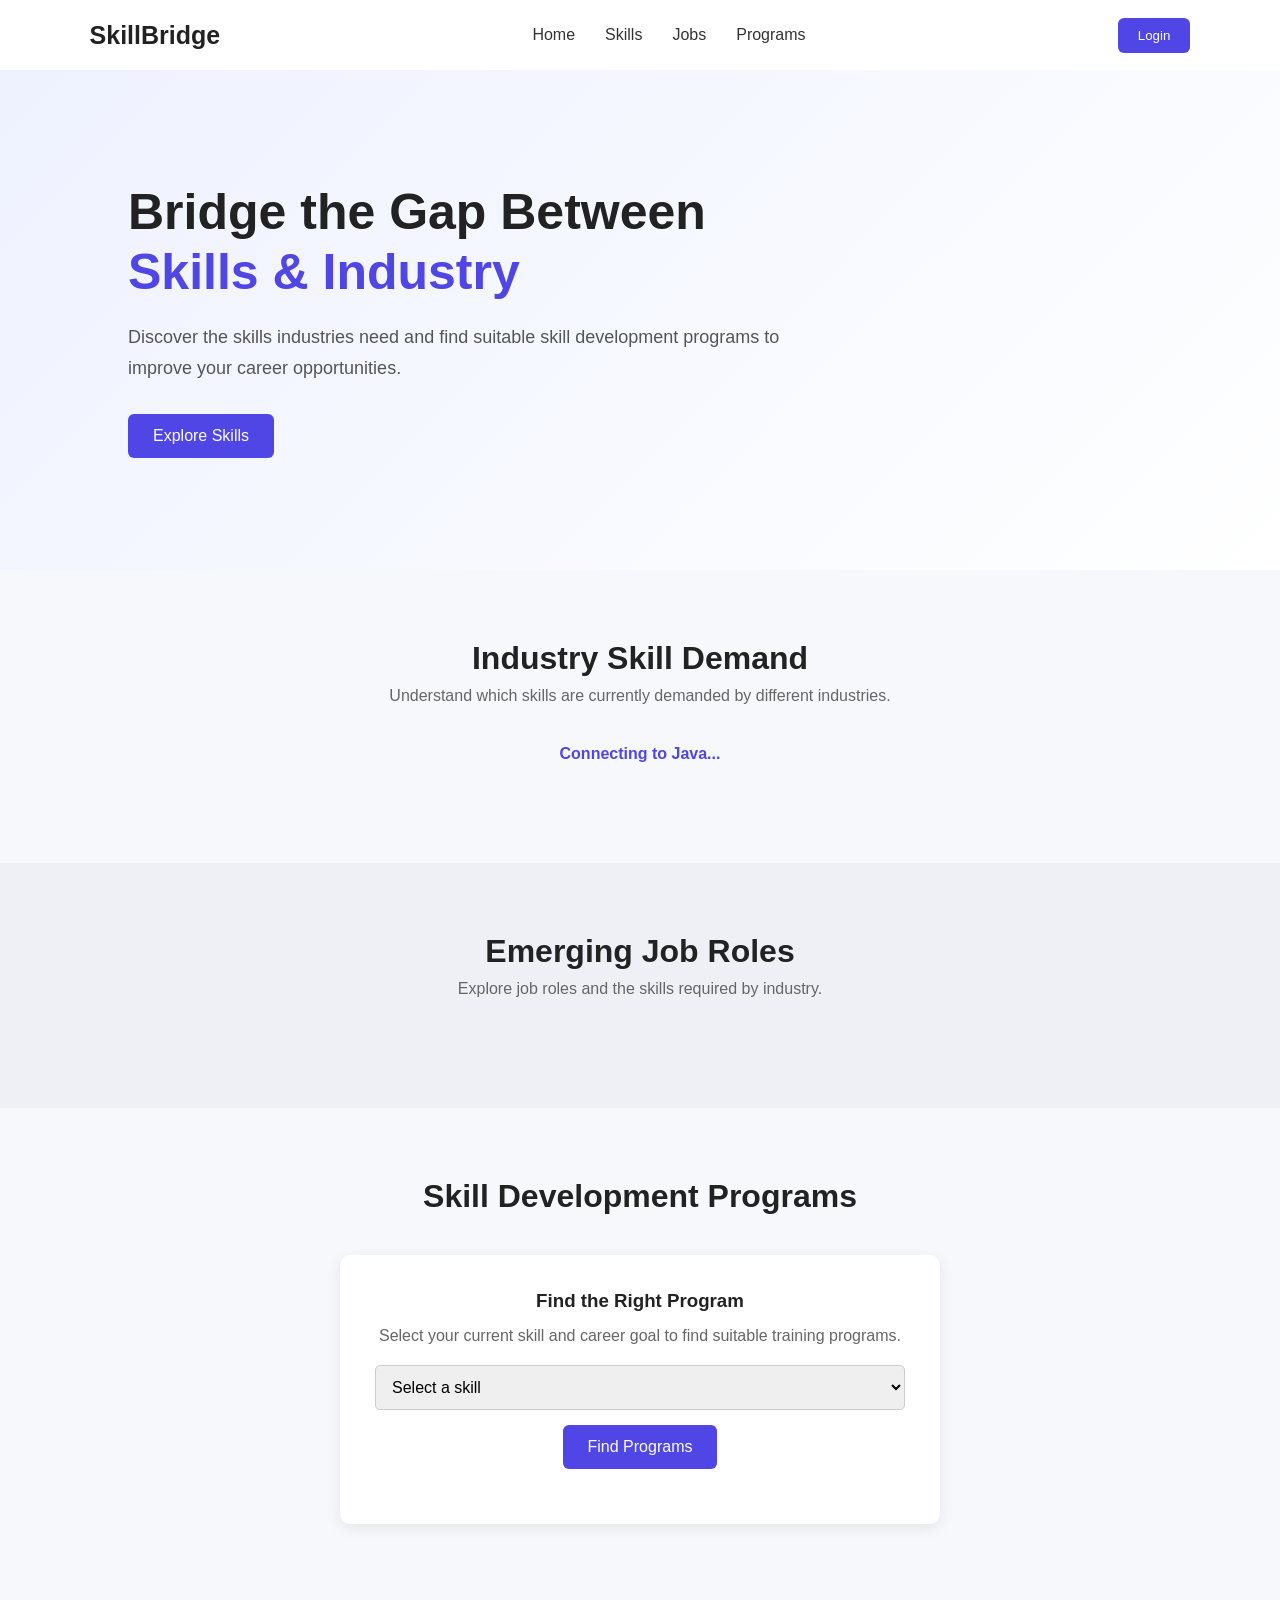
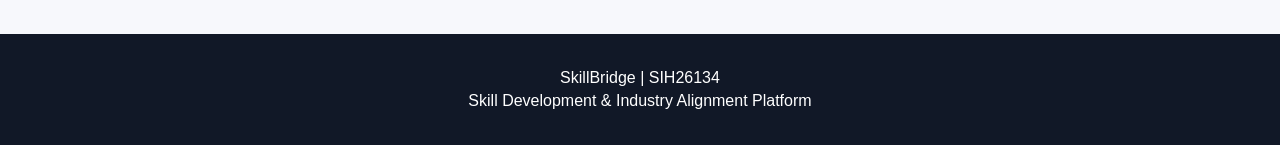
==== index.html @ 61925a50 "Add files via upload" ====
<!DOCTYPE html>
<html lang="en">

<head>
    <meta charset="UTF-8">
    <meta name="viewport" content="width=device-width, initial-scale=1.0">

    <title>SkillBridge - SIH26134</title>

    <link rel="stylesheet" href="style.css">
</head>

<body>

    <!-- Navigation Bar -->

    <nav class="navbar">

        <div class="logo">
            SkillBridge
        </div>

        <div class="nav-links">
            <a href="#home">Home</a>
            <a href="#skills">Skills</a>
            <a href="#jobs">Jobs</a>
            <a href="#programs">Programs</a>
        </div>

        <button class="login-btn" onclick="login()">
            Login
        </button>

    </nav>


    <!-- Hero Section -->

    <section id="home" class="hero">

        <div class="hero-text">

            <h1>
                Bridge the Gap Between
                <span>Skills & Industry</span>
            </h1>

            <p>
                Discover the skills industries need and find
                suitable skill development programs to improve
                your career opportunities.
            </p>

            <button class="primary-btn" onclick="exploreSkills()">
                Explore Skills
            </button>

        </div>

    </section>


    <!-- Skills Section -->

    <section id="skills" class="section">

        <h2>Industry Skill Demand</h2>

        <p class="section-description">
            Understand which skills are currently demanded by
            different industries.
        </p>

        <p id="message">
            Connecting to Java...
        </p>

        <!-- Skills from Java -->

        <div id="skills-container" class="cards">

        </div>

    </section>


    <!-- Jobs Section -->

    <section id="jobs" class="section grey-section">

        <h2>Emerging Job Roles</h2>

        <p class="section-description">
            Explore job roles and the skills required by industry.
        </p>

        <!-- Jobs from Java -->

        <div id="jobs-container" class="cards">

        </div>

    </section>


    <!-- Programs Section -->

    <section id="programs" class="section">

        <h2>Skill Development Programs</h2>

        <div class="program-box">

            <h3>Find the Right Program</h3>

            <p>
                Select your current skill and career goal
                to find suitable training programs.
            </p>

            <select id="skillSelect">

                <option value="">
                    Select a skill
                </option>

                <option value="java">
                    Java
                </option>

                <option value="python">
                    Python
                </option>

                <option value="sql">
                    SQL
                </option>

                <option value="data">
                    Data Analytics
                </option>

            </select>

            <button class="primary-btn" onclick="findPrograms()">
                Find Programs
            </button>

            <p id="result"></p>

        </div>


        <!-- Programs from Java -->

        <div id="programs-container" class="cards">

        </div>

    </section>


    <!-- Footer -->

    <footer>

        <p>
            SkillBridge | SIH26134
        </p>

        <p>
            Skill Development & Industry Alignment Platform
        </p>

    </footer>


    <script src="script.js"></script>

</body>

</html>
---- style.css ----
* {
    margin: 0;
    padding: 0;
    box-sizing: border-box;
}

body {
    font-family: Arial, sans-serif;
    background: #f7f8fc;
    color: #222;
}


/* Navigation */

.navbar {
    height: 70px;
    background: white;

    display: flex;
    align-items: center;
    justify-content: space-between;

    padding: 0 7%;

    box-shadow: 0 2px 10px rgba(0, 0, 0, 0.08);
}

.logo {
    font-size: 25px;
    font-weight: bold;
}

.nav-links {
    display: flex;
    gap: 30px;
}

.nav-links a {
    text-decoration: none;
    color: #333;
}

.nav-links a:hover {
    color: #4f46e5;
}

.login-btn {
    padding: 10px 20px;

    border: none;
    border-radius: 6px;

    background: #4f46e5;
    color: white;

    cursor: pointer;
}


/* Hero */

.hero {
    min-height: 500px;

    display: flex;
    align-items: center;

    padding: 60px 10%;

    background: linear-gradient(
        135deg,
        #eef2ff,
        #ffffff
    );
}

.hero-text {
    max-width: 700px;
}

.hero h1 {
    font-size: 50px;
    line-height: 1.2;

    margin-bottom: 20px;
}

.hero h1 span {
    color: #4f46e5;
}

.hero p {
    font-size: 18px;
    line-height: 1.7;

    margin-bottom: 30px;

    color: #555;
}


/* Buttons */

.primary-btn {
    padding: 13px 25px;

    border: none;
    border-radius: 6px;

    background: #4f46e5;
    color: white;

    font-size: 16px;

    cursor: pointer;
}

.primary-btn:hover {
    background: #3730a3;
}


/* Sections */

.section {
    padding: 70px 10%;
}

.section h2 {
    text-align: center;

    font-size: 32px;

    margin-bottom: 10px;
}

.section-description {
    text-align: center;

    color: #666;

    margin-bottom: 40px;
}


/* Cards */

.cards {
    display: grid;

    grid-template-columns:
        repeat(auto-fit, minmax(220px, 1fr));

    gap: 25px;
}

.card {
    background: white;

    padding: 25px;

    border-radius: 10px;

    box-shadow:
        0 4px 15px rgba(0, 0, 0, 0.08);
}

.card h3 {
    margin-bottom: 12px;
}

.card p {
    color: #666;
}


/* Progress Bar */

.progress {
    height: 8px;

    background: #ddd;

    border-radius: 10px;

    margin-top: 20px;
}

.progress-bar {
    height: 100%;

    background: #4f46e5;

    border-radius: 10px;
}


/* Grey Section */

.grey-section {
    background: #eef0f5;
}


/* Program */

.program-box {
    max-width: 600px;

    margin: 40px auto;

    background: white;

    padding: 35px;

    border-radius: 10px;

    text-align: center;

    box-shadow:
        0 4px 15px rgba(0, 0, 0, 0.08);
}

.program-box h3 {
    margin-bottom: 15px;
}

.program-box p {
    color: #666;

    margin-bottom: 20px;
}

select {
    width: 100%;

    padding: 12px;

    margin-bottom: 15px;

    border: 1px solid #ccc;

    border-radius: 5px;

    font-size: 16px;
}

#result {
    margin-top: 20px;

    font-weight: bold;
}


/* Footer */

footer {
    background: #111827;

    color: white;

    text-align: center;

    padding: 30px;
}

footer p {
    margin: 5px;
}



/* =====================================
   API DATA CARDS
   ===================================== */

#skills-container,
#jobs-container,
#programs-container {

    display: grid;

    grid-template-columns:
        repeat(auto-fit, minmax(250px, 1fr));

    gap: 20px;

    margin-top: 30px;

}


/* =====================================
   SKILL CARD
   ===================================== */

.skill-card {

    background: white;

    padding: 25px;

    border-radius: 15px;

    box-shadow:
        0 5px 20px rgba(0, 0, 0, 0.08);

}


.skill-card h3 {

    margin-top: 0;

    font-size: 24px;

}


/* =====================================
   JOB CARD
   ===================================== */

.job-card {

    background: white;

    padding: 25px;

    border-radius: 15px;

    box-shadow:
        0 5px 20px rgba(0, 0, 0, 0.08);

}


.job-card h3 {

    margin-top: 0;

    font-size: 22px;

}


/* =====================================
   PROGRAM CARD
   ===================================== */

.program-card {

    background: white;

    padding: 25px;

    border-radius: 15px;

    box-shadow:
        0 5px 20px rgba(0, 0, 0, 0.08);

}


.program-card h3 {

    margin-top: 0;

    font-size: 22px;

}

#message {
    text-align: center;
    margin-bottom: 20px;
    color: #4f46e5;
    font-weight: bold;
}
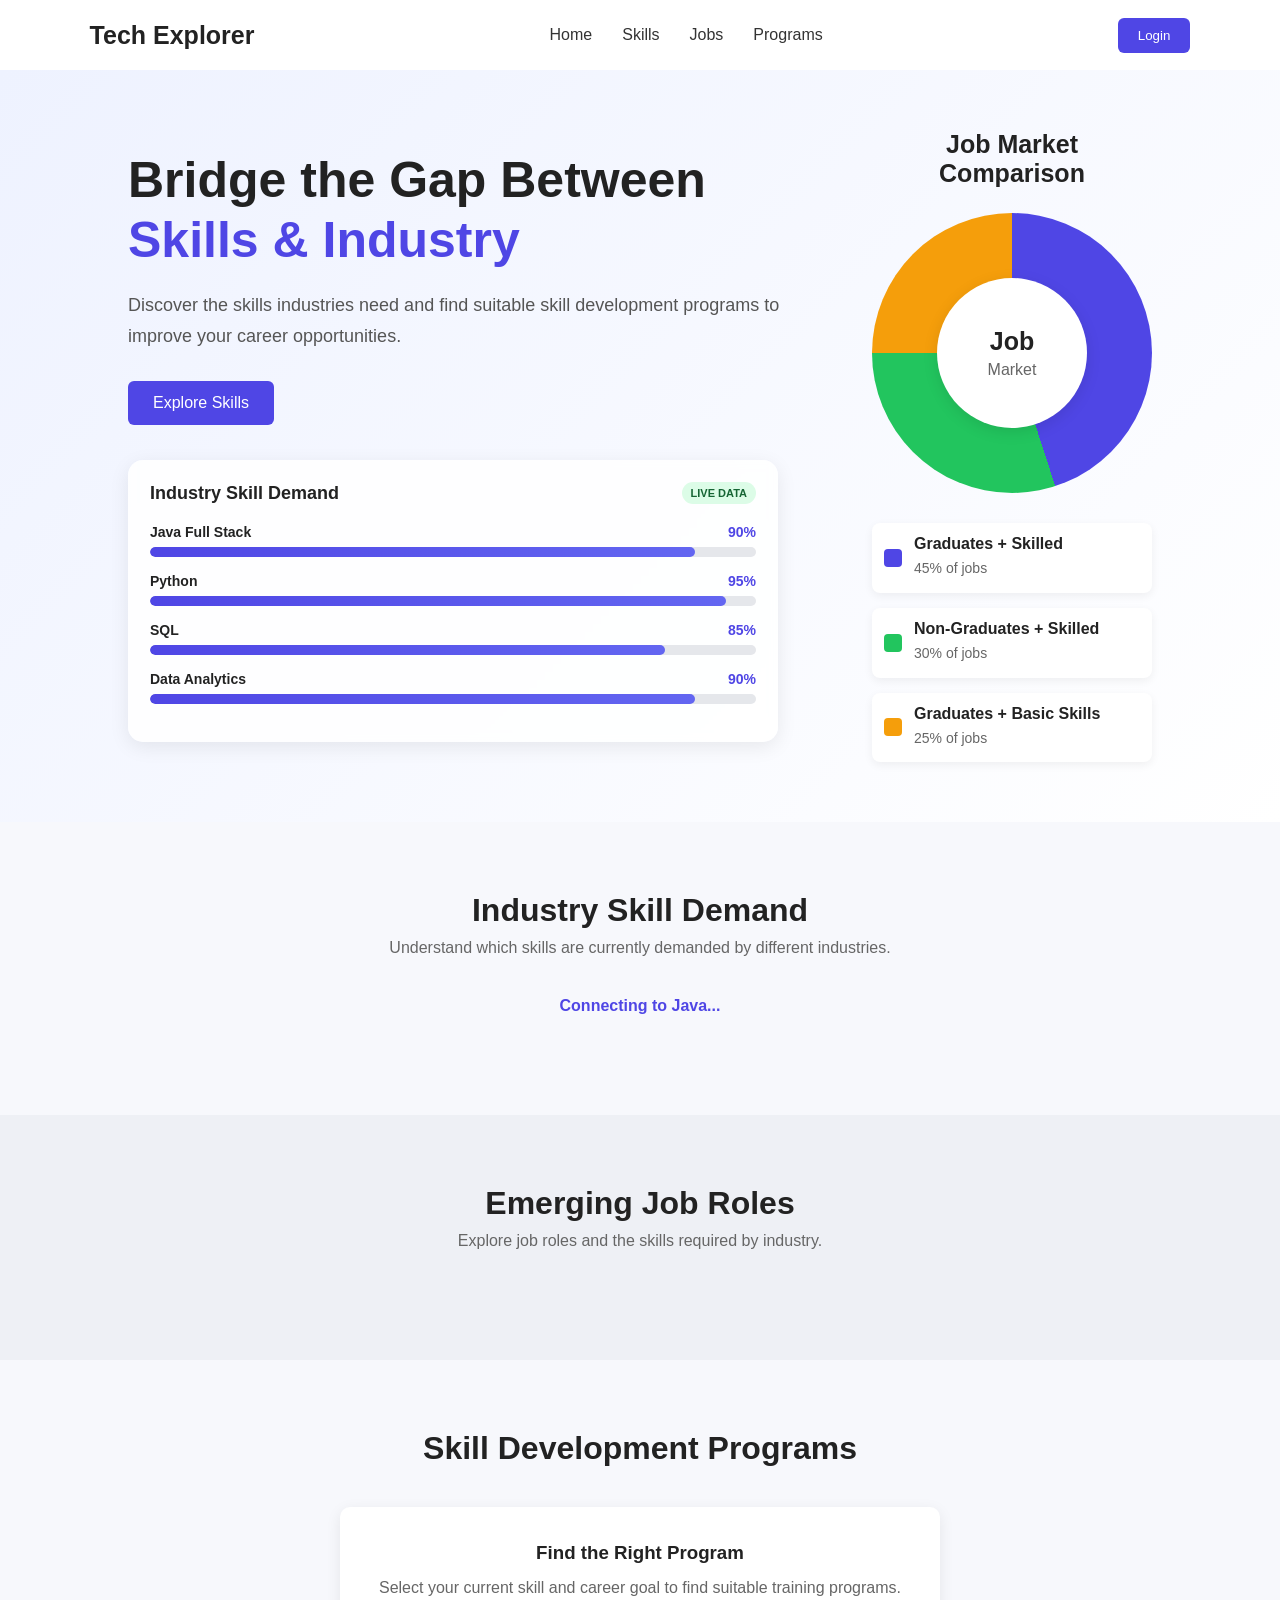
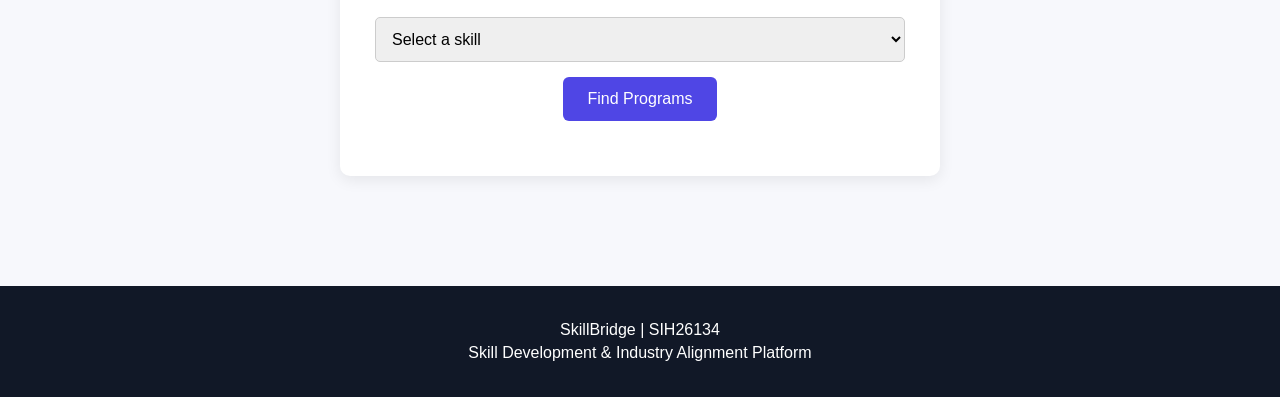
==== commit 13ccf3bd: "Add files via upload" ====
--- a/index.html
+++ b/index.html
@@ -5,7 +5,7 @@
     <meta charset="UTF-8">
     <meta name="viewport" content="width=device-width, initial-scale=1.0">
 
-    <title>SkillBridge - SIH26134</title>
+    <title>Tech Explorer - SIH26134</title>
 
     <link rel="stylesheet" href="style.css">
 </head>
@@ -17,7 +17,7 @@
     <nav class="navbar">
 
         <div class="logo">
-            SkillBridge
+            Tech Explorer
         </div>
 
         <div class="nav-links">
@@ -55,7 +55,112 @@
                 Explore Skills
             </button>
 
-        </div>
+            <!-- Industry Skill Demand Graph -->
+<div class="hero-skill-chart">
+
+    <div class="chart-title">
+        <span>Industry Skill Demand</span>
+        <span class="live-badge">LIVE DATA</span>
+    </div>
+
+    <div id="heroSkillChart">
+
+        <div class="chart-row">
+            <div class="chart-label">
+                <span>Java Full Stack</span>
+                <span class="chart-value">90%</span>
+            </div>
+
+            <div class="chart-track">
+                <div class="chart-bar" style="--skill-width: 90%;"></div>
+            </div>
+        </div>
+
+        <div class="chart-row">
+            <div class="chart-label">
+                <span>Python</span>
+                <span class="chart-value">95%</span>
+            </div>
+
+            <div class="chart-track">
+                <div class="chart-bar" style="--skill-width: 95%;"></div>
+            </div>
+        </div>
+
+        <div class="chart-row">
+            <div class="chart-label">
+                <span>SQL</span>
+                <span class="chart-value">85%</span>
+            </div>
+
+            <div class="chart-track">
+                <div class="chart-bar" style="--skill-width: 85%;"></div>
+            </div>
+        </div>
+
+        <div class="chart-row">
+            <div class="chart-label">
+                <span>Data Analytics</span>
+                <span class="chart-value">90%</span>
+            </div>
+
+            <div class="chart-track">
+                <div class="chart-bar" style="--skill-width: 90%;"></div>
+            </div>
+        </div>
+
+    </div>
+
+</div>
+
+        </div>
+
+        <div class="job-comparison">
+
+    <h2>Job Market Comparison</h2>
+
+    <div class="circle-chart">
+
+        <div class="circle-center">
+            <strong>Job</strong>
+            <span>Market</span>
+        </div>
+
+    </div>
+
+    <div class="chart-legend">
+
+        <div class="legend-item">
+            <span class="legend-color skilled-graduate"></span>
+            <div>
+                <strong>Graduates + Skilled</strong>
+                <p>45% of jobs</p>
+            </div>
+        </div>
+
+        <div class="legend-item">
+            <span class="legend-color skilled-non-graduate"></span>
+            <div>
+                <strong>Non-Graduates + Skilled</strong>
+                <p>30% of jobs</p>
+            </div>
+        </div>
+
+        <div class="legend-item">
+            <span class="legend-color graduate-basic"></span>
+            <div>
+                <strong>Graduates + Basic Skills</strong>
+                <p>25% of jobs</p>
+            </div>
+        </div>
+
+    </div>
+
+</div>
+
+        
+
+        
 
     </section>
 
--- a/style.css
+++ b/style.css
@@ -376,4 +376,339 @@
     margin-bottom: 20px;
     color: #4f46e5;
     font-weight: bold;
+}
+
+
+/* =====================================
+   JOB MARKET COMPARISON CIRCLE
+   ===================================== */
+
+.hero {
+    display: flex;
+    justify-content: space-between;
+    align-items: center;
+    gap: 60px;
+}
+
+
+/* Main comparison box */
+
+.job-comparison {
+    width: 380px;
+    text-align: center;
+}
+
+.job-comparison h2 {
+    font-size: 25px;
+    margin-bottom: 25px;
+}
+
+
+/* Circle */
+
+.circle-chart {
+
+    width: 280px;
+    height: 280px;
+
+    margin: 0 auto 30px;
+
+    border-radius: 50%;
+
+    background:
+        conic-gradient(
+            #4f46e5 0% 45%,
+            #22c55e 45% 75%,
+            #f59e0b 75% 100%
+        );
+
+    display: flex;
+    align-items: center;
+    justify-content: center;
+
+    position: relative;
+
+    animation: rotateChart 1.5s ease-out;
+}
+
+
+/* White center of circle */
+
+.circle-center {
+
+    width: 150px;
+    height: 150px;
+
+    background: white;
+
+    border-radius: 50%;
+
+    display: flex;
+    flex-direction: column;
+
+    align-items: center;
+    justify-content: center;
+
+    box-shadow: 0 4px 15px rgba(0,0,0,0.1);
+}
+
+
+.circle-center strong {
+    font-size: 25px;
+}
+
+
+.circle-center span {
+    color: #666;
+    margin-top: 5px;
+}
+
+
+/* Legend */
+
+.chart-legend {
+    display: flex;
+    flex-direction: column;
+    gap: 15px;
+
+    text-align: left;
+}
+
+
+.legend-item {
+    display: flex;
+    align-items: center;
+    gap: 12px;
+
+    background: white;
+
+    padding: 12px;
+
+    border-radius: 8px;
+
+    box-shadow: 0 3px 10px rgba(0,0,0,0.06);
+}
+
+
+.legend-item p {
+    margin: 4px 0 0;
+
+    color: #666;
+    font-size: 14px;
+}
+
+
+/* Small colored squares */
+
+.legend-color {
+
+    width: 18px;
+    height: 18px;
+
+    border-radius: 4px;
+
+    flex-shrink: 0;
+}
+
+
+.skilled-graduate {
+    background: #4f46e5;
+}
+
+
+.skilled-non-graduate {
+    background: #22c55e;
+}
+
+
+.graduate-basic {
+    background: #f59e0b;
+}
+
+
+/* Animation */
+
+@keyframes rotateChart {
+
+    from {
+        transform: rotate(-90deg);
+    }
+
+    to {
+        transform: rotate(0deg);
+    }
+
+}
+
+
+
+/* =====================================
+   HERO INDUSTRY SKILL GRAPH
+   ===================================== */
+
+.hero-skill-chart {
+
+    width: 100%;
+    max-width: 650px;
+
+    margin-top: 35px;
+
+    padding: 22px;
+
+    background: rgba(255, 255, 255, 0.85);
+
+    border-radius: 15px;
+
+    box-shadow:
+        0 5px 20px rgba(0, 0, 0, 0.08);
+
+    backdrop-filter: blur(5px);
+
+}
+
+
+/* Chart heading */
+
+.chart-title {
+
+    display: flex;
+
+    justify-content: space-between;
+
+    align-items: center;
+
+    margin-bottom: 20px;
+
+    font-size: 18px;
+
+    font-weight: bold;
+
+}
+
+
+/* Live badge */
+
+.live-badge {
+
+    font-size: 11px;
+
+    padding: 5px 9px;
+
+    border-radius: 20px;
+
+    background: #dcfce7;
+
+    color: #166534;
+
+    font-weight: bold;
+
+}
+
+
+/* Individual row */
+
+.chart-row {
+
+    margin-bottom: 16px;
+
+}
+
+
+/* Skill name + percentage */
+
+.chart-label {
+
+    display: flex;
+
+    justify-content: space-between;
+
+    margin-bottom: 7px;
+
+    font-size: 14px;
+
+    font-weight: 600;
+
+}
+
+
+.chart-value {
+
+    color: #4f46e5;
+
+}
+
+
+/* Empty bar */
+
+.chart-track {
+
+    width: 100%;
+
+    height: 10px;
+
+    background: #e5e7eb;
+
+    border-radius: 20px;
+
+    overflow: hidden;
+
+}
+
+
+/* Animated bar */
+
+.chart-bar {
+
+    height: 100%;
+
+    width: 0%;
+
+    border-radius: 20px;
+
+    background: linear-gradient(
+        90deg,
+        #4f46e5,
+        #6366f1
+    );
+
+    animation: growSkillBar 1.5s ease-out forwards;
+
+}
+
+
+/* Animation */
+
+@keyframes growSkillBar {
+
+    from {
+
+        width: 0%;
+
+    }
+
+    to {
+
+        width: var(--skill-width);
+
+    }
+
+}
+
+
+/* Mobile */
+
+@media (max-width: 600px) {
+
+    .hero-skill-chart {
+
+        padding: 18px;
+
+    }
+
+    .chart-title {
+
+        font-size: 16px;
+
+    }
+
 }
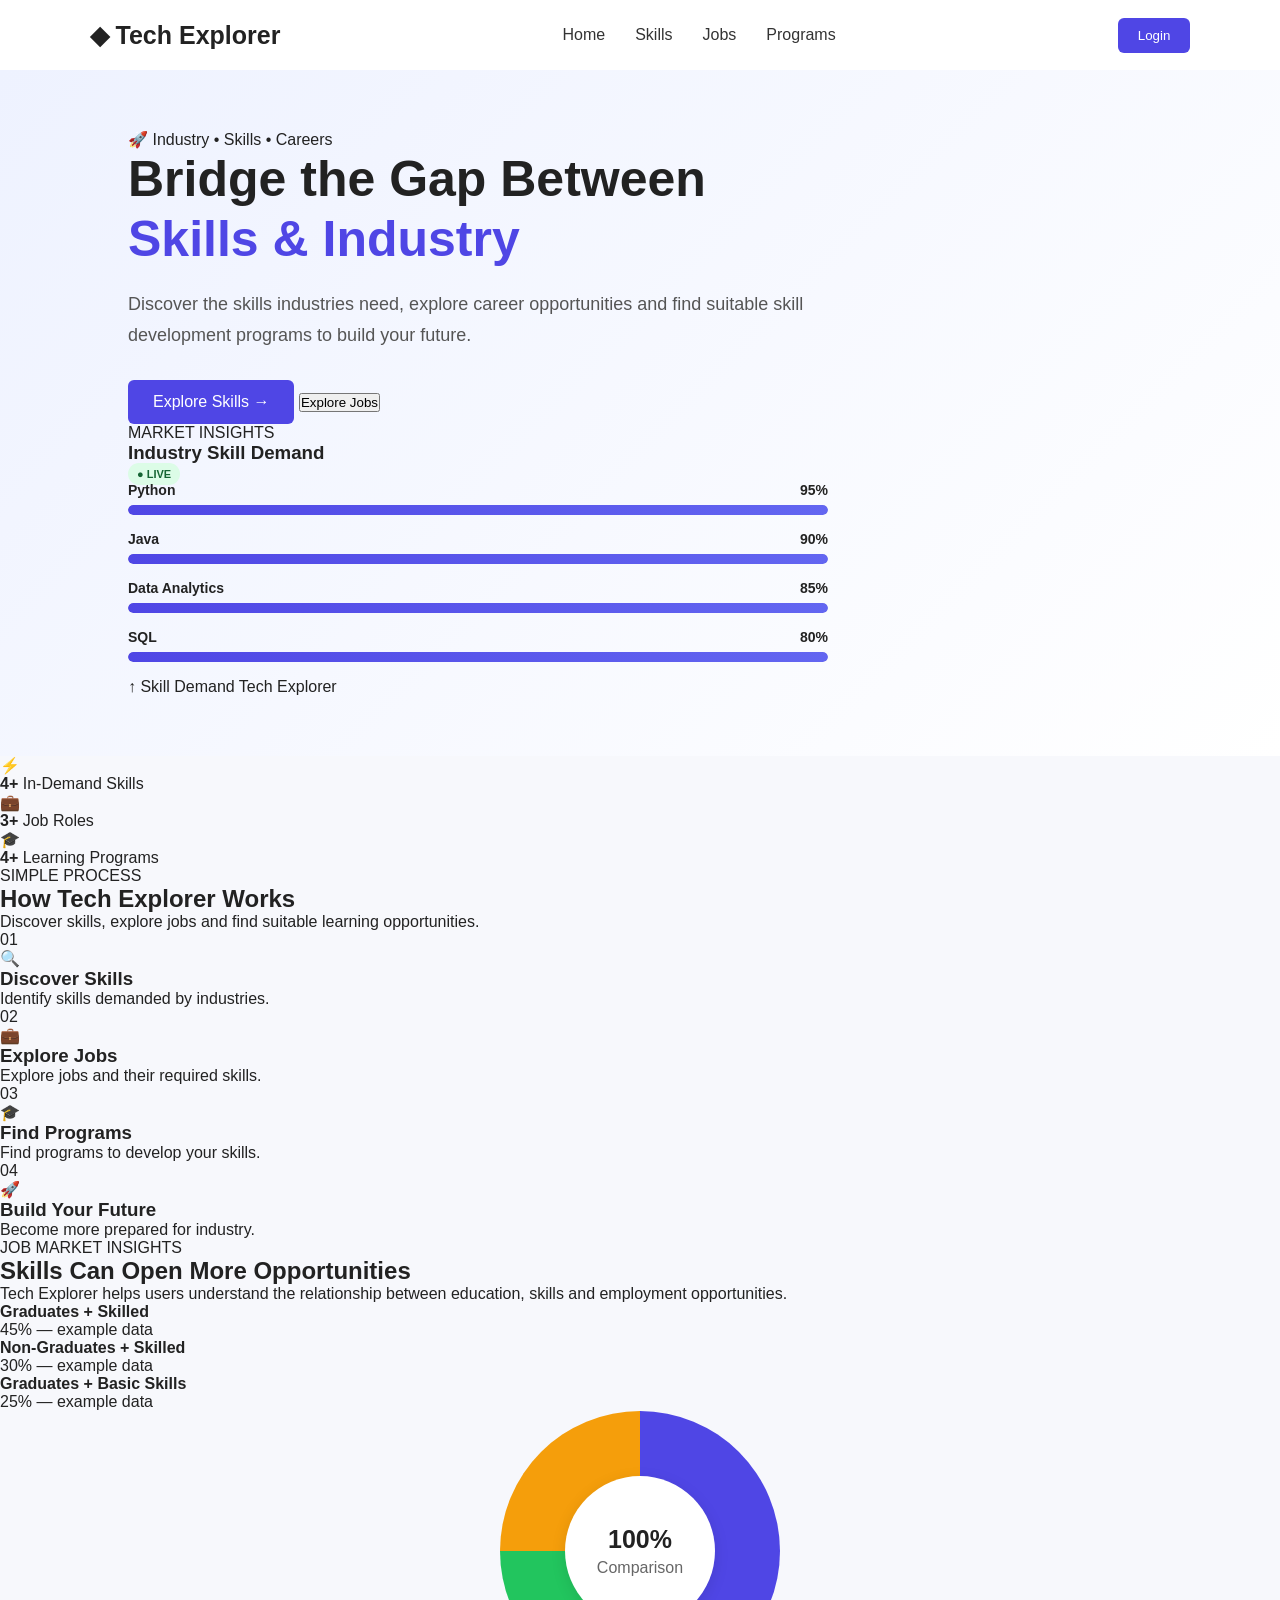
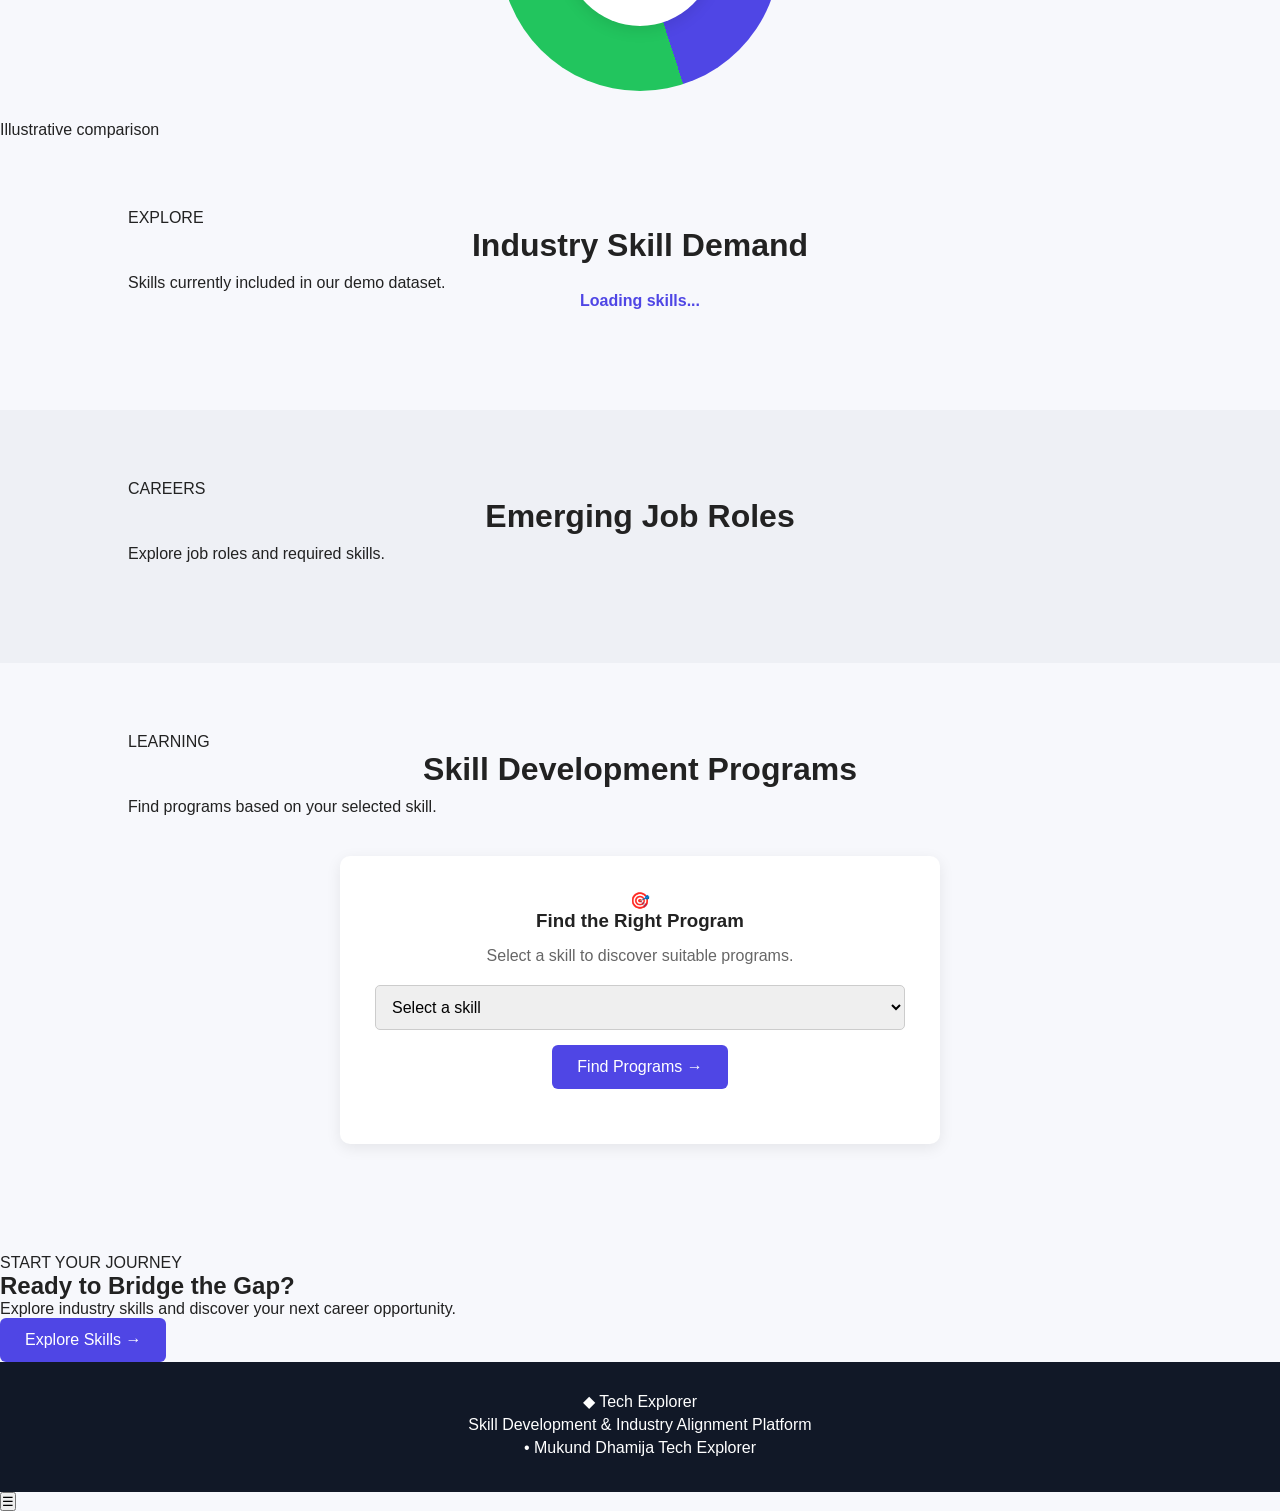
==== commit 7ed9d79d: "Update index.html Updated the HTML structure and content for the Tech Explorer website, including na" ====
--- a/index.html
+++ b/index.html
@@ -5,18 +5,18 @@
     <meta charset="UTF-8">
     <meta name="viewport" content="width=device-width, initial-scale=1.0">
 
-    <title>Tech Explorer - SIH26134</title>
+    <title>Tech Explorer- SIH26134</title>
 
     <link rel="stylesheet" href="style.css">
 </head>
 
 <body>
 
-    <!-- Navigation Bar -->
-
+    <!-- NAVBAR -->
     <nav class="navbar">
 
         <div class="logo">
+            <span class="logo-icon">◆</span>
             Tech Explorer
         </div>
 
@@ -34,193 +34,422 @@
     </nav>
 
 
-    <!-- Hero Section -->
-
+    <!-- HERO -->
     <section id="home" class="hero">
 
-        <div class="hero-text">
-
-            <h1>
-                Bridge the Gap Between
-                <span>Skills & Industry</span>
-            </h1>
+        <div class="hero-container">
+
+            <!-- LEFT SIDE -->
+            <div class="hero-text">
+
+                <div class="hero-badge">
+                    🚀 Industry • Skills • Careers
+                </div>
+
+                <h1>
+                    Bridge the Gap Between
+                    <span>Skills & Industry</span>
+                </h1>
+
+                <p>
+                    Discover the skills industries need,
+                    explore career opportunities and find
+                    suitable skill development programs
+                    to build your future.
+                </p>
+
+                <div class="hero-buttons">
+
+                    <button class="primary-btn" onclick="exploreSkills()">
+                        Explore Skills →
+                    </button>
+
+                    <button class="secondary-btn" onclick="exploreJobs()">
+                        Explore Jobs
+                    </button>
+
+                </div>
+
+            </div>
+
+
+            <!-- RIGHT SIDE -->
+            <div class="hero-dashboard">
+
+                <div class="dashboard-card">
+
+                    <div class="dashboard-header">
+
+                        <div>
+                            <span class="small-label">
+                                MARKET INSIGHTS
+                            </span>
+
+                            <h3>
+                                Industry Skill Demand
+                            </h3>
+                        </div>
+
+                        <span class="live-badge">
+                            ● LIVE
+                        </span>
+
+                    </div>
+
+
+                    <!-- GRAPH -->
+                    <div class="chart">
+
+                        <div class="chart-row">
+
+                            <div class="chart-label">
+                                <span>Python</span>
+                                <strong>95%</strong>
+                            </div>
+
+                            <div class="chart-track">
+                                <div class="chart-bar" data-width="95%"></div>
+                            </div>
+
+                        </div>
+
+
+                        <div class="chart-row">
+
+                            <div class="chart-label">
+                                <span>Java</span>
+                                <strong>90%</strong>
+                            </div>
+
+                            <div class="chart-track">
+                                <div class="chart-bar" data-width="90%"></div>
+                            </div>
+
+                        </div>
+
+
+                        <div class="chart-row">
+
+                            <div class="chart-label">
+                                <span>Data Analytics</span>
+                                <strong>85%</strong>
+                            </div>
+
+                            <div class="chart-track">
+                                <div class="chart-bar" data-width="85%"></div>
+                            </div>
+
+                        </div>
+
+
+                        <div class="chart-row">
+
+                            <div class="chart-label">
+                                <span>SQL</span>
+                                <strong>80%</strong>
+                            </div>
+
+                            <div class="chart-track">
+                                <div class="chart-bar" data-width="80%"></div>
+                            </div>
+
+                        </div>
+
+                    </div>
+
+
+                    <div class="dashboard-footer">
+                        <span>↑ Skill Demand</span>
+                        <span>Tech Explorer</span>
+                    </div>
+
+                </div>
+
+            </div>
+
+        </div>
+
+    </section>
+
+
+    <!-- STATS -->
+    <section class="stats-section">
+
+        <div class="stats-container">
+
+            <div class="stat-card">
+                <div class="stat-icon">⚡</div>
+
+                <div>
+                    <strong>4+</strong>
+                    <span>In-Demand Skills</span>
+                </div>
+            </div>
+
+
+            <div class="stat-card">
+                <div class="stat-icon">💼</div>
+
+                <div>
+                    <strong>3+</strong>
+                    <span>Job Roles</span>
+                </div>
+            </div>
+
+
+            <div class="stat-card">
+                <div class="stat-icon">🎓</div>
+
+                <div>
+                    <strong>4+</strong>
+                    <span>Learning Programs</span>
+                </div>
+            </div>
+
+        </div>
+
+    </section>
+
+
+    <!-- HOW IT WORKS -->
+    <section class="how-section">
+
+        <div class="section-heading">
+
+            <span class="section-tag">
+                SIMPLE PROCESS
+            </span>
+
+            <h2>
+                How Tech Explorer Works
+            </h2>
 
             <p>
-                Discover the skills industries need and find
-                suitable skill development programs to improve
-                your career opportunities.
+                Discover skills, explore jobs and find
+                suitable learning opportunities.
             </p>
 
-            <button class="primary-btn" onclick="exploreSkills()">
-                Explore Skills
-            </button>
-
-            <!-- Industry Skill Demand Graph -->
-<div class="hero-skill-chart">
-
-    <div class="chart-title">
-        <span>Industry Skill Demand</span>
-        <span class="live-badge">LIVE DATA</span>
-    </div>
-
-    <div id="heroSkillChart">
-
-        <div class="chart-row">
-            <div class="chart-label">
-                <span>Java Full Stack</span>
-                <span class="chart-value">90%</span>
-            </div>
-
-            <div class="chart-track">
-                <div class="chart-bar" style="--skill-width: 90%;"></div>
-            </div>
-        </div>
-
-        <div class="chart-row">
-            <div class="chart-label">
-                <span>Python</span>
-                <span class="chart-value">95%</span>
-            </div>
-
-            <div class="chart-track">
-                <div class="chart-bar" style="--skill-width: 95%;"></div>
-            </div>
-        </div>
-
-        <div class="chart-row">
-            <div class="chart-label">
-                <span>SQL</span>
-                <span class="chart-value">85%</span>
-            </div>
-
-            <div class="chart-track">
-                <div class="chart-bar" style="--skill-width: 85%;"></div>
-            </div>
-        </div>
-
-        <div class="chart-row">
-            <div class="chart-label">
-                <span>Data Analytics</span>
-                <span class="chart-value">90%</span>
-            </div>
-
-            <div class="chart-track">
-                <div class="chart-bar" style="--skill-width: 90%;"></div>
-            </div>
-        </div>
-
-    </div>
-
-</div>
-
-        </div>
-
-        <div class="job-comparison">
-
-    <h2>Job Market Comparison</h2>
-
-    <div class="circle-chart">
-
-        <div class="circle-center">
-            <strong>Job</strong>
-            <span>Market</span>
-        </div>
-
-    </div>
-
-    <div class="chart-legend">
-
-        <div class="legend-item">
-            <span class="legend-color skilled-graduate"></span>
-            <div>
-                <strong>Graduates + Skilled</strong>
-                <p>45% of jobs</p>
-            </div>
-        </div>
-
-        <div class="legend-item">
-            <span class="legend-color skilled-non-graduate"></span>
-            <div>
-                <strong>Non-Graduates + Skilled</strong>
-                <p>30% of jobs</p>
-            </div>
-        </div>
-
-        <div class="legend-item">
-            <span class="legend-color graduate-basic"></span>
-            <div>
-                <strong>Graduates + Basic Skills</strong>
-                <p>25% of jobs</p>
-            </div>
-        </div>
-
-    </div>
-
-</div>
-
-        
-
-        
-
-    </section>
-
-
-    <!-- Skills Section -->
-
+        </div>
+
+
+        <div class="steps-container">
+
+            <div class="step-card">
+                <div class="step-number">01</div>
+                <div class="step-icon">🔍</div>
+
+                <h3>Discover Skills</h3>
+
+                <p>
+                    Identify skills demanded by industries.
+                </p>
+            </div>
+
+
+            <div class="step-card">
+                <div class="step-number">02</div>
+                <div class="step-icon">💼</div>
+
+                <h3>Explore Jobs</h3>
+
+                <p>
+                    Explore jobs and their required skills.
+                </p>
+            </div>
+
+
+            <div class="step-card">
+                <div class="step-number">03</div>
+                <div class="step-icon">🎓</div>
+
+                <h3>Find Programs</h3>
+
+                <p>
+                    Find programs to develop your skills.
+                </p>
+            </div>
+
+
+            <div class="step-card">
+                <div class="step-number">04</div>
+                <div class="step-icon">🚀</div>
+
+                <h3>Build Your Future</h3>
+
+                <p>
+                    Become more prepared for industry.
+                </p>
+            </div>
+
+        </div>
+
+    </section>
+
+
+    <!-- COMPARISON -->
+    <section class="comparison-section">
+
+        <div class="comparison-container">
+
+            <div class="comparison-text">
+
+                <span class="section-tag">
+                    JOB MARKET INSIGHTS
+                </span>
+
+                <h2>
+                    Skills Can Open
+                    <span>More Opportunities</span>
+                </h2>
+
+                <p>
+                    Tech Explorer helps users understand the
+                    relationship between education, skills
+                    and employment opportunities.
+                </p>
+
+                <div class="comparison-points">
+
+                    <div class="point">
+                        <span class="point-dot purple"></span>
+
+                        <div>
+                            <strong>Graduates + Skilled</strong>
+                            <p>45% — example data</p>
+                        </div>
+                    </div>
+
+
+                    <div class="point">
+                        <span class="point-dot green"></span>
+
+                        <div>
+                            <strong>Non-Graduates + Skilled</strong>
+                            <p>30% — example data</p>
+                        </div>
+                    </div>
+
+
+                    <div class="point">
+                        <span class="point-dot orange"></span>
+
+                        <div>
+                            <strong>Graduates + Basic Skills</strong>
+                            <p>25% — example data</p>
+                        </div>
+                    </div>
+
+                </div>
+
+            </div>
+
+
+            <div class="comparison-chart">
+
+                <div class="circle-chart">
+
+                    <div class="circle-center">
+                        <strong>100%</strong>
+                        <span>Comparison</span>
+                    </div>
+
+                </div>
+
+                <p>
+                    Illustrative comparison
+                </p>
+
+            </div>
+
+        </div>
+
+    </section>
+
+
+    <!-- SKILLS -->
     <section id="skills" class="section">
 
-        <h2>Industry Skill Demand</h2>
-
-        <p class="section-description">
-            Understand which skills are currently demanded by
-            different industries.
+        <div class="section-heading">
+
+            <span class="section-tag">
+                EXPLORE
+            </span>
+
+            <h2>
+                Industry Skill Demand
+            </h2>
+
+            <p>
+                Skills currently included in our demo dataset.
+            </p>
+
+        </div>
+
+        <p id="message">
+            Loading skills...
         </p>
 
-        <p id="message">
-            Connecting to Java...
-        </p>
-
-        <!-- Skills from Java -->
-
-        <div id="skills-container" class="cards">
-
-        </div>
-
-    </section>
-
-
-    <!-- Jobs Section -->
-
+        <div id="skills-container" class="cards"></div>
+
+    </section>
+
+
+    <!-- JOBS -->
     <section id="jobs" class="section grey-section">
 
-        <h2>Emerging Job Roles</h2>
-
-        <p class="section-description">
-            Explore job roles and the skills required by industry.
-        </p>
-
-        <!-- Jobs from Java -->
-
-        <div id="jobs-container" class="cards">
-
-        </div>
-
-    </section>
-
-
-    <!-- Programs Section -->
-
+        <div class="section-heading">
+
+            <span class="section-tag">
+                CAREERS
+            </span>
+
+            <h2>
+                Emerging Job Roles
+            </h2>
+
+            <p>
+                Explore job roles and required skills.
+            </p>
+
+        </div>
+
+        <div id="jobs-container" class="cards"></div>
+
+    </section>
+
+
+    <!-- PROGRAMS -->
     <section id="programs" class="section">
 
-        <h2>Skill Development Programs</h2>
+        <div class="section-heading">
+
+            <span class="section-tag">
+                LEARNING
+            </span>
+
+            <h2>
+                Skill Development Programs
+            </h2>
+
+            <p>
+                Find programs based on your selected skill.
+            </p>
+
+        </div>
+
 
         <div class="program-box">
 
-            <h3>Find the Right Program</h3>
+            <div class="program-icon">
+                🎯
+            </div>
+
+            <h3>
+                Find the Right Program
+            </h3>
 
             <p>
-                Select your current skill and career goal
-                to find suitable training programs.
+                Select a skill to discover suitable programs.
             </p>
 
             <select id="skillSelect">
@@ -247,8 +476,12 @@
 
             </select>
 
-            <button class="primary-btn" onclick="findPrograms()">
-                Find Programs
+
+            <button class="primary-btn full-btn"
+                    onclick="findPrograms()">
+
+                Find Programs →
+
             </button>
 
             <p id="result"></p>
@@ -256,27 +489,52 @@
         </div>
 
 
-        <!-- Programs from Java -->
-
-        <div id="programs-container" class="cards">
-
-        </div>
-
-    </section>
-
-
-    <!-- Footer -->
-
+        <div id="programs-container" class="cards"></div>
+
+    </section>
+
+
+    <!-- CTA -->
+    <section class="cta-section">
+
+        <span class="section-tag">
+            START YOUR JOURNEY
+        </span>
+
+        <h2>
+            Ready to Bridge the Gap?
+        </h2>
+
+        <p>
+            Explore industry skills and discover
+            your next career opportunity.
+        </p>
+
+        <button class="primary-btn"
+                onclick="exploreSkills()">
+
+            Explore Skills →
+
+        </button>
+
+    </section>
+
+
+    <!-- FOOTER -->
     <footer>
 
-        <p>
-            SkillBridge | SIH26134
-        </p>
+        <div class="footer-logo">
+            ◆ Tech Explorer
+        </div>
 
         <p>
             Skill Development & Industry Alignment Platform
         </p>
 
+        <p class="copyright">
+            • Mukund Dhamija Tech Explorer
+        </p>
+
     </footer>
 
 
@@ -284,4 +542,7 @@
 
 </body>
 
-</html>+<button class="menu-toggle" onclick="toggleMenu()">☰</button>
+
+
+</html>
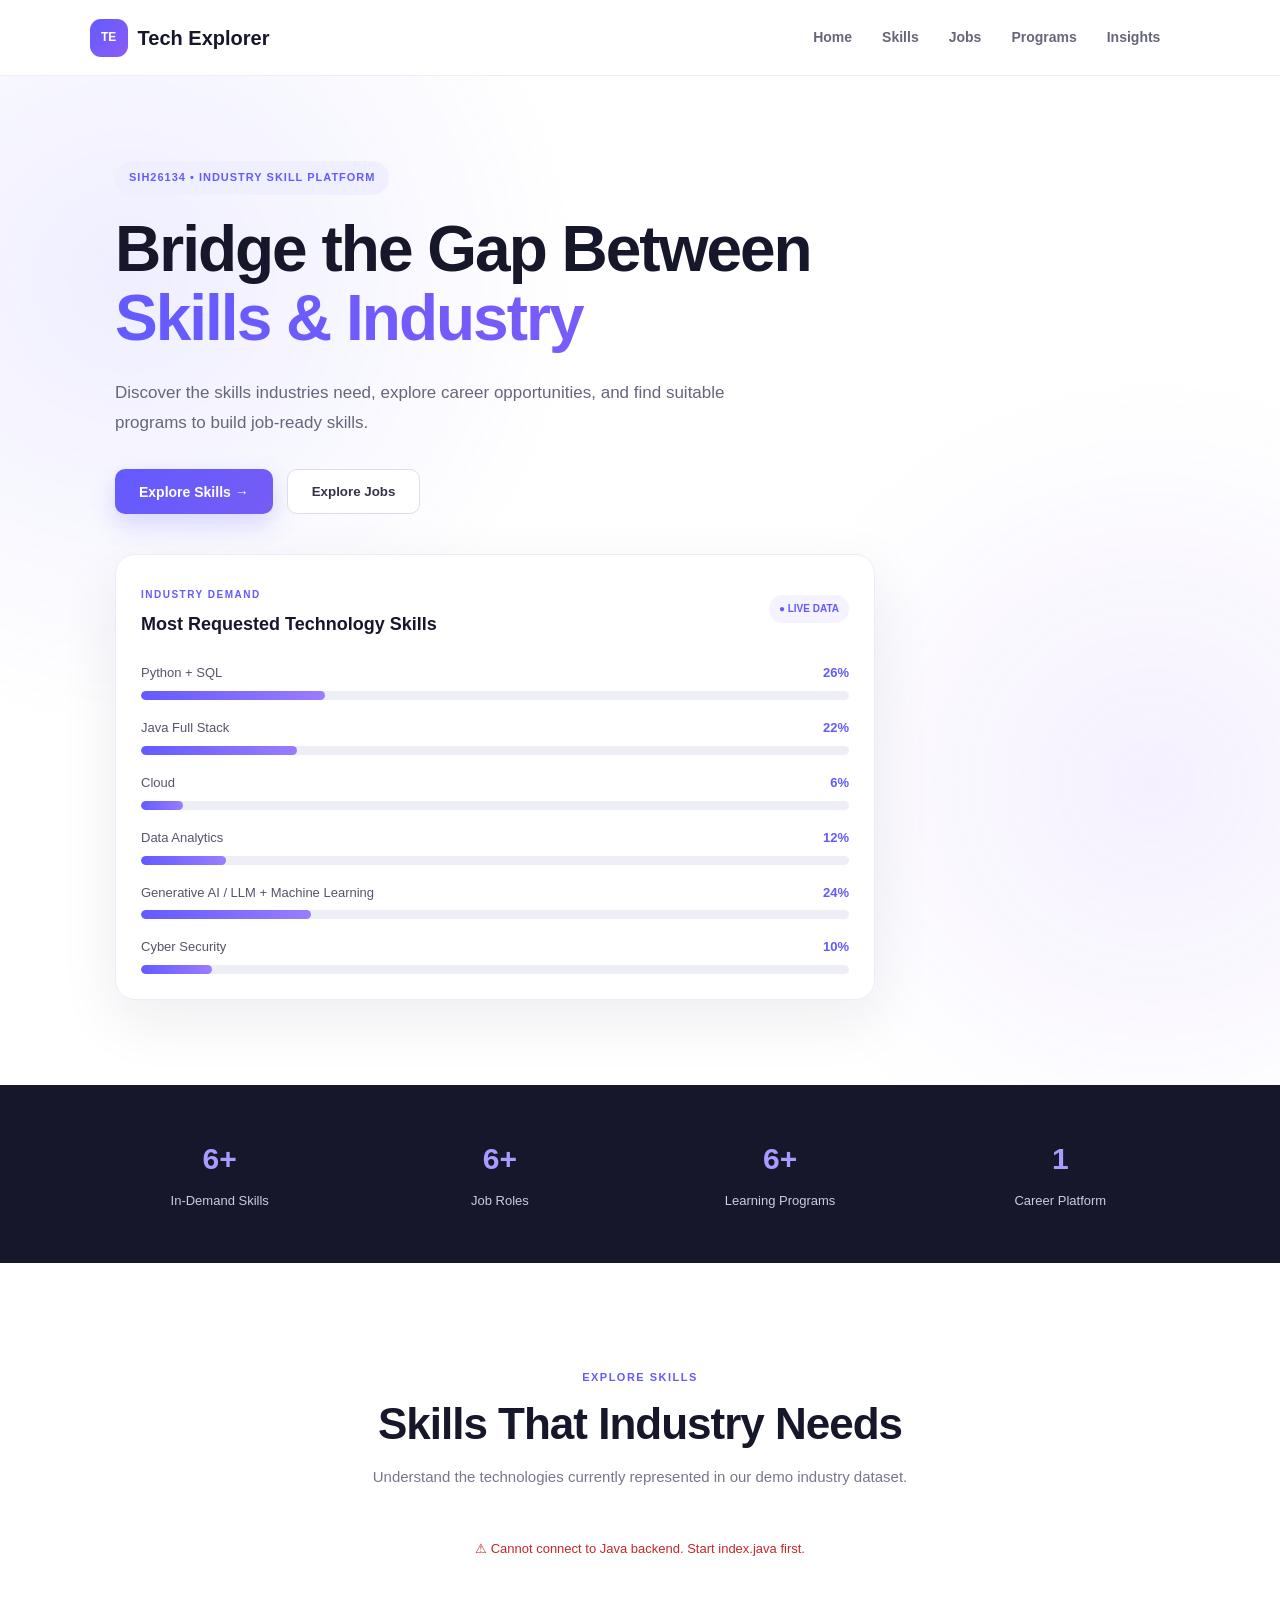
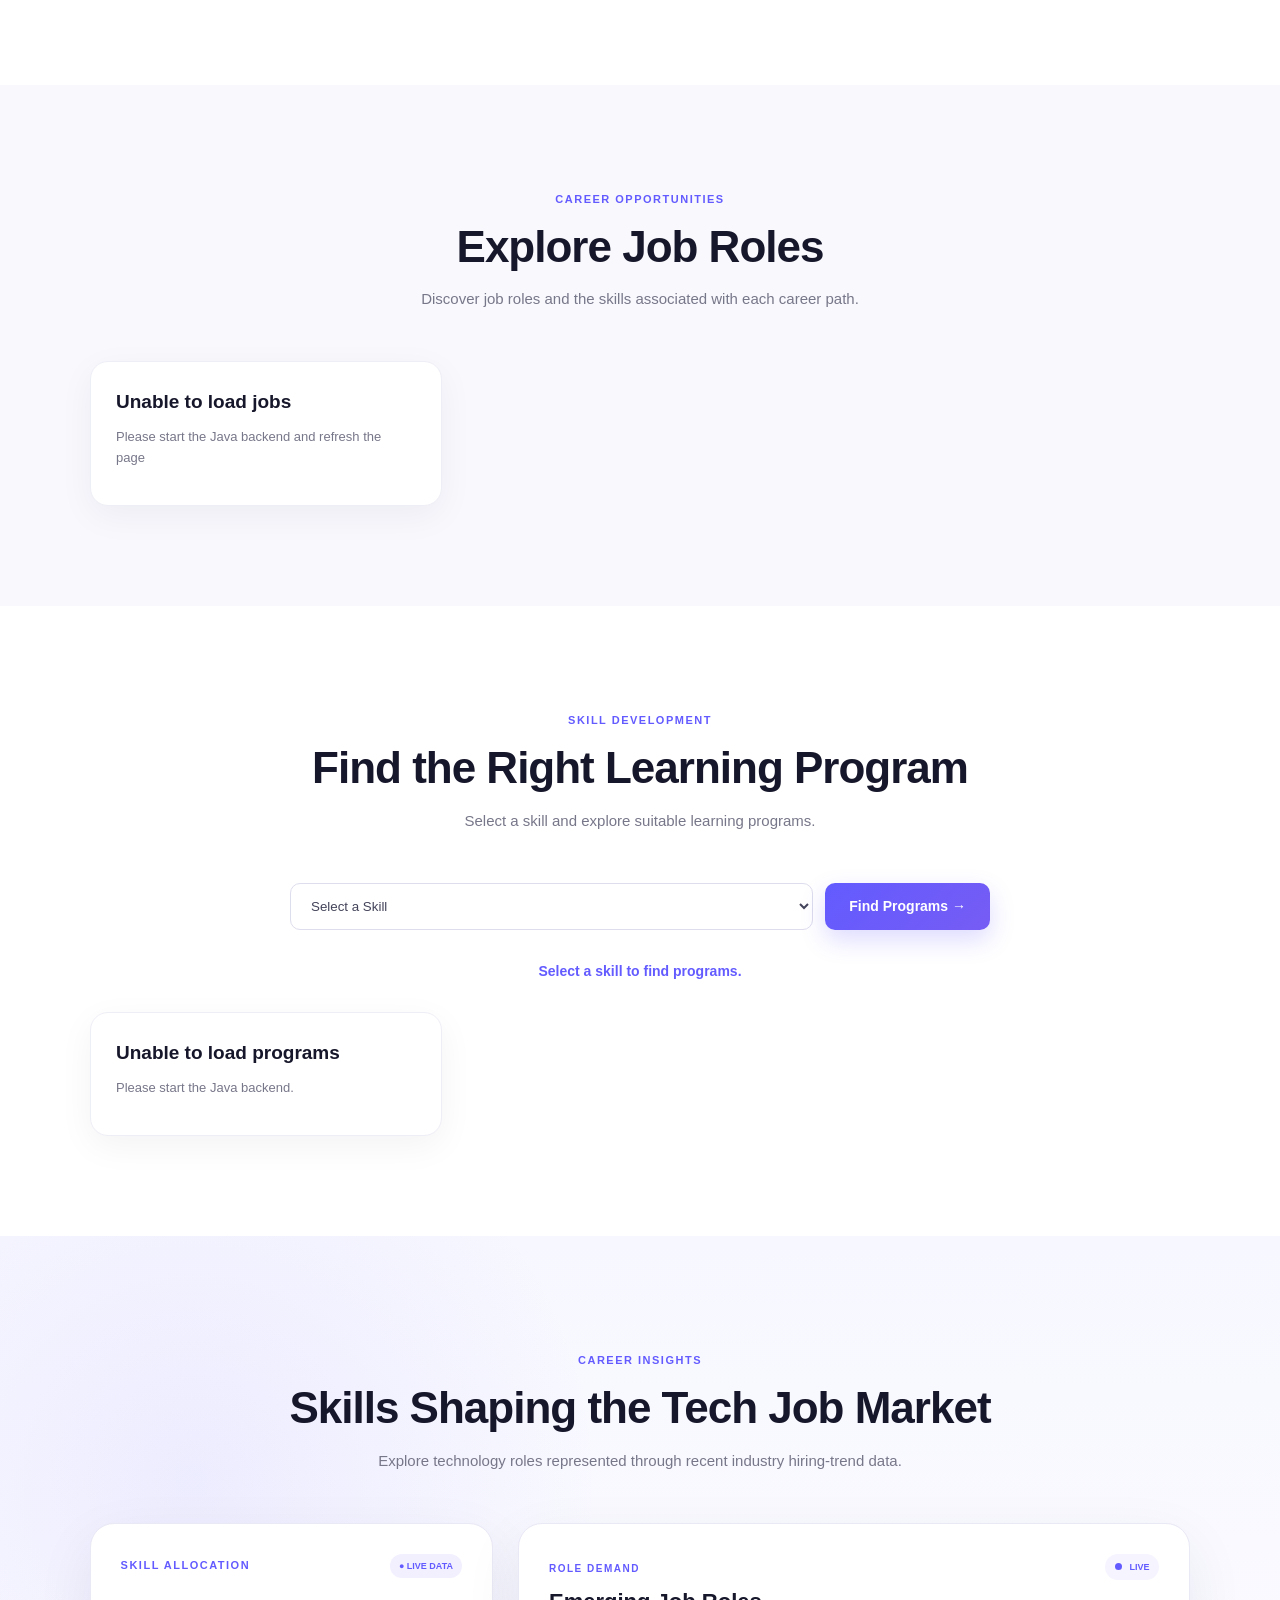
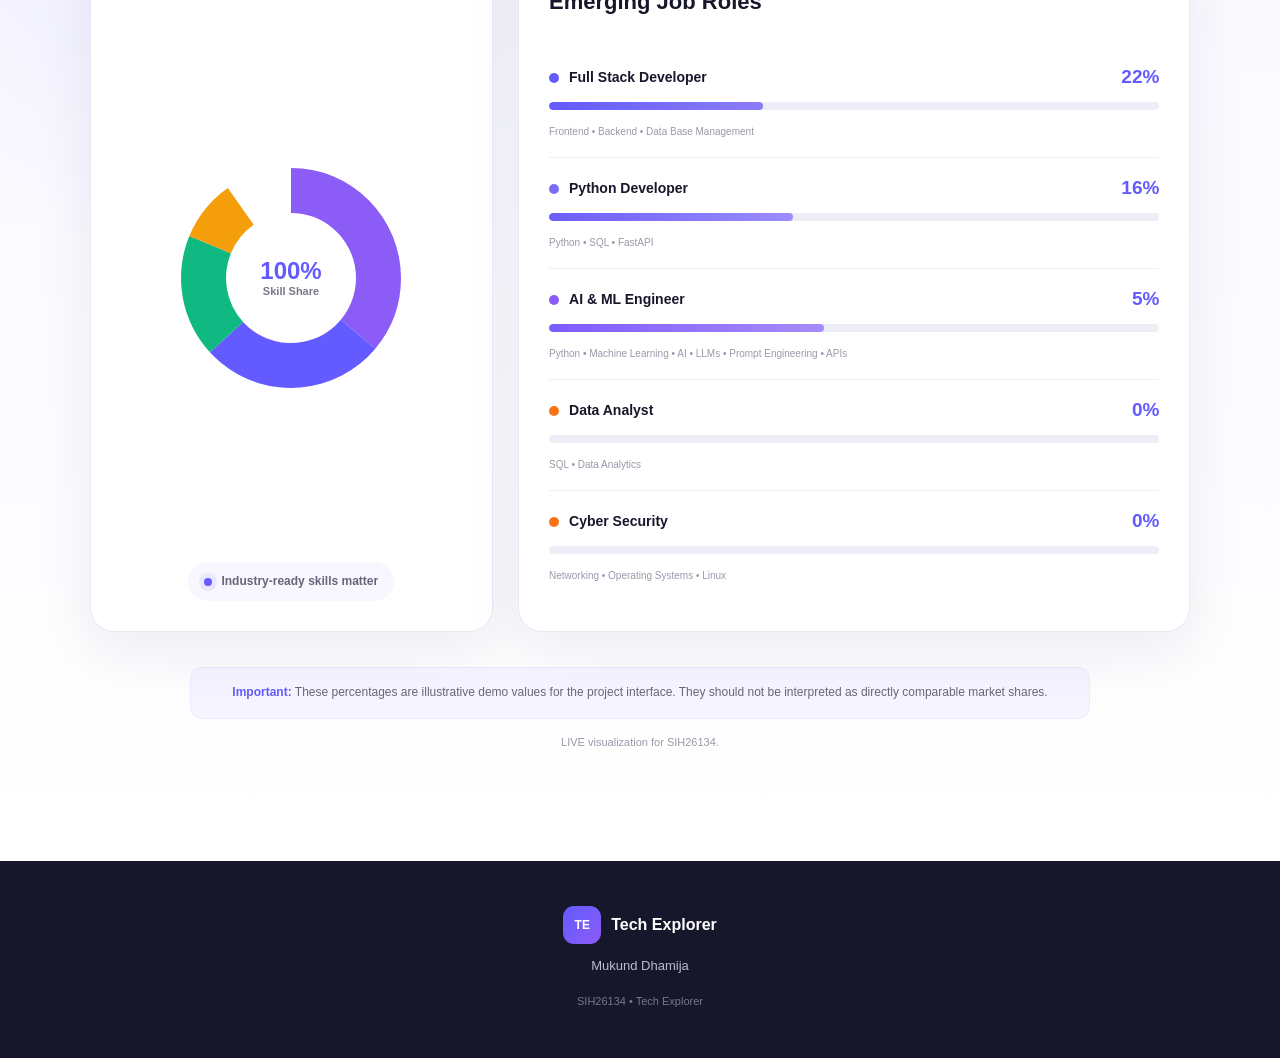
==== commit 82b15e77: "Add files via upload" ====
--- a/index.html
+++ b/index.html
@@ -1,548 +1,347 @@
-<!DOCTYPE html>
-<html lang="en">
-
-<head>
-    <meta charset="UTF-8">
-    <meta name="viewport" content="width=device-width, initial-scale=1.0">
-
-    <title>Tech Explorer- SIH26134</title>
-
-    <link rel="stylesheet" href="style.css">
-</head>
-
-<body>
-
-    <!-- NAVBAR -->
-    <nav class="navbar">
-
-        <div class="logo">
-            <span class="logo-icon">◆</span>
-            Tech Explorer
-        </div>
-
-        <div class="nav-links">
-            <a href="#home">Home</a>
-            <a href="#skills">Skills</a>
-            <a href="#jobs">Jobs</a>
-            <a href="#programs">Programs</a>
-        </div>
-
-        <button class="login-btn" onclick="login()">
-            Login
-        </button>
-
-    </nav>
-
-
-    <!-- HERO -->
-    <section id="home" class="hero">
-
-        <div class="hero-container">
-
-            <!-- LEFT SIDE -->
-            <div class="hero-text">
-
-                <div class="hero-badge">
-                    🚀 Industry • Skills • Careers
-                </div>
-
-                <h1>
-                    Bridge the Gap Between
-                    <span>Skills & Industry</span>
-                </h1>
-
-                <p>
-                    Discover the skills industries need,
-                    explore career opportunities and find
-                    suitable skill development programs
-                    to build your future.
-                </p>
-
-                <div class="hero-buttons">
-
-                    <button class="primary-btn" onclick="exploreSkills()">
-                        Explore Skills →
-                    </button>
-
-                    <button class="secondary-btn" onclick="exploreJobs()">
-                        Explore Jobs
-                    </button>
-
-                </div>
-
-            </div>
-
-
-            <!-- RIGHT SIDE -->
-            <div class="hero-dashboard">
-
-                <div class="dashboard-card">
-
-                    <div class="dashboard-header">
-
-                        <div>
-                            <span class="small-label">
-                                MARKET INSIGHTS
-                            </span>
-
-                            <h3>
-                                Industry Skill Demand
-                            </h3>
-                        </div>
-
-                        <span class="live-badge">
-                            ● LIVE
-                        </span>
-
-                    </div>
-
-
-                    <!-- GRAPH -->
-                    <div class="chart">
-
-                        <div class="chart-row">
-
-                            <div class="chart-label">
-                                <span>Python</span>
-                                <strong>95%</strong>
-                            </div>
-
-                            <div class="chart-track">
-                                <div class="chart-bar" data-width="95%"></div>
-                            </div>
-
-                        </div>
-
-
-                        <div class="chart-row">
-
-                            <div class="chart-label">
-                                <span>Java</span>
-                                <strong>90%</strong>
-                            </div>
-
-                            <div class="chart-track">
-                                <div class="chart-bar" data-width="90%"></div>
-                            </div>
-
-                        </div>
-
-
-                        <div class="chart-row">
-
-                            <div class="chart-label">
-                                <span>Data Analytics</span>
-                                <strong>85%</strong>
-                            </div>
-
-                            <div class="chart-track">
-                                <div class="chart-bar" data-width="85%"></div>
-                            </div>
-
-                        </div>
-
-
-                        <div class="chart-row">
-
-                            <div class="chart-label">
-                                <span>SQL</span>
-                                <strong>80%</strong>
-                            </div>
-
-                            <div class="chart-track">
-                                <div class="chart-bar" data-width="80%"></div>
-                            </div>
-
-                        </div>
-
-                    </div>
-
-
-                    <div class="dashboard-footer">
-                        <span>↑ Skill Demand</span>
-                        <span>Tech Explorer</span>
-                    </div>
-
-                </div>
-
-            </div>
-
-        </div>
-
-    </section>
-
-
-    <!-- STATS -->
-    <section class="stats-section">
-
-        <div class="stats-container">
-
-            <div class="stat-card">
-                <div class="stat-icon">⚡</div>
-
-                <div>
-                    <strong>4+</strong>
-                    <span>In-Demand Skills</span>
-                </div>
-            </div>
-
-
-            <div class="stat-card">
-                <div class="stat-icon">💼</div>
-
-                <div>
-                    <strong>3+</strong>
-                    <span>Job Roles</span>
-                </div>
-            </div>
-
-
-            <div class="stat-card">
-                <div class="stat-icon">🎓</div>
-
-                <div>
-                    <strong>4+</strong>
-                    <span>Learning Programs</span>
-                </div>
-            </div>
-
-        </div>
-
-    </section>
-
-
-    <!-- HOW IT WORKS -->
-    <section class="how-section">
-
-        <div class="section-heading">
-
-            <span class="section-tag">
-                SIMPLE PROCESS
-            </span>
-
-            <h2>
-                How Tech Explorer Works
-            </h2>
-
-            <p>
-                Discover skills, explore jobs and find
-                suitable learning opportunities.
-            </p>
-
-        </div>
-
-
-        <div class="steps-container">
-
-            <div class="step-card">
-                <div class="step-number">01</div>
-                <div class="step-icon">🔍</div>
-
-                <h3>Discover Skills</h3>
-
-                <p>
-                    Identify skills demanded by industries.
-                </p>
-            </div>
-
-
-            <div class="step-card">
-                <div class="step-number">02</div>
-                <div class="step-icon">💼</div>
-
-                <h3>Explore Jobs</h3>
-
-                <p>
-                    Explore jobs and their required skills.
-                </p>
-            </div>
-
-
-            <div class="step-card">
-                <div class="step-number">03</div>
-                <div class="step-icon">🎓</div>
-
-                <h3>Find Programs</h3>
-
-                <p>
-                    Find programs to develop your skills.
-                </p>
-            </div>
-
-
-            <div class="step-card">
-                <div class="step-number">04</div>
-                <div class="step-icon">🚀</div>
-
-                <h3>Build Your Future</h3>
-
-                <p>
-                    Become more prepared for industry.
-                </p>
-            </div>
-
-        </div>
-
-    </section>
-
-
-    <!-- COMPARISON -->
-    <section class="comparison-section">
-
-        <div class="comparison-container">
-
-            <div class="comparison-text">
-
-                <span class="section-tag">
-                    JOB MARKET INSIGHTS
-                </span>
-
-                <h2>
-                    Skills Can Open
-                    <span>More Opportunities</span>
-                </h2>
-
-                <p>
-                    Tech Explorer helps users understand the
-                    relationship between education, skills
-                    and employment opportunities.
-                </p>
-
-                <div class="comparison-points">
-
-                    <div class="point">
-                        <span class="point-dot purple"></span>
-
-                        <div>
-                            <strong>Graduates + Skilled</strong>
-                            <p>45% — example data</p>
-                        </div>
-                    </div>
-
-
-                    <div class="point">
-                        <span class="point-dot green"></span>
-
-                        <div>
-                            <strong>Non-Graduates + Skilled</strong>
-                            <p>30% — example data</p>
-                        </div>
-                    </div>
-
-
-                    <div class="point">
-                        <span class="point-dot orange"></span>
-
-                        <div>
-                            <strong>Graduates + Basic Skills</strong>
-                            <p>25% — example data</p>
-                        </div>
-                    </div>
-
-                </div>
-
-            </div>
-
-
-            <div class="comparison-chart">
-
-                <div class="circle-chart">
-
-                    <div class="circle-center">
-                        <strong>100%</strong>
-                        <span>Comparison</span>
-                    </div>
-
-                </div>
-
-                <p>
-                    Illustrative comparison
-                </p>
-
-            </div>
-
-        </div>
-
-    </section>
-
-
-    <!-- SKILLS -->
-    <section id="skills" class="section">
-
-        <div class="section-heading">
-
-            <span class="section-tag">
-                EXPLORE
-            </span>
-
-            <h2>
-                Industry Skill Demand
-            </h2>
-
-            <p>
-                Skills currently included in our demo dataset.
-            </p>
-
-        </div>
-
-        <p id="message">
-            Loading skills...
-        </p>
-
-        <div id="skills-container" class="cards"></div>
-
-    </section>
-
-
-    <!-- JOBS -->
-    <section id="jobs" class="section grey-section">
-
-        <div class="section-heading">
-
-            <span class="section-tag">
-                CAREERS
-            </span>
-
-            <h2>
-                Emerging Job Roles
-            </h2>
-
-            <p>
-                Explore job roles and required skills.
-            </p>
-
-        </div>
-
-        <div id="jobs-container" class="cards"></div>
-
-    </section>
-
-
-    <!-- PROGRAMS -->
-    <section id="programs" class="section">
-
-        <div class="section-heading">
-
-            <span class="section-tag">
-                LEARNING
-            </span>
-
-            <h2>
-                Skill Development Programs
-            </h2>
-
-            <p>
-                Find programs based on your selected skill.
-            </p>
-
-        </div>
-
-
-        <div class="program-box">
-
-            <div class="program-icon">
-                🎯
-            </div>
-
-            <h3>
-                Find the Right Program
-            </h3>
-
-            <p>
-                Select a skill to discover suitable programs.
-            </p>
-
-            <select id="skillSelect">
-
-                <option value="">
-                    Select a skill
-                </option>
-
-                <option value="java">
-                    Java
-                </option>
-
-                <option value="python">
-                    Python
-                </option>
-
-                <option value="sql">
-                    SQL
-                </option>
-
-                <option value="data">
-                    Data Analytics
-                </option>
-
-            </select>
-
-
-            <button class="primary-btn full-btn"
-                    onclick="findPrograms()">
-
-                Find Programs →
-
-            </button>
-
-            <p id="result"></p>
-
-        </div>
-
-
-        <div id="programs-container" class="cards"></div>
-
-    </section>
-
-
-    <!-- CTA -->
-    <section class="cta-section">
-
-        <span class="section-tag">
-            START YOUR JOURNEY
-        </span>
-
-        <h2>
-            Ready to Bridge the Gap?
-        </h2>
-
-        <p>
-            Explore industry skills and discover
-            your next career opportunity.
-        </p>
-
-        <button class="primary-btn"
-                onclick="exploreSkills()">
-
-            Explore Skills →
-
-        </button>
-
-    </section>
-
-
-    <!-- FOOTER -->
-    <footer>
-
-        <div class="footer-logo">
-            ◆ Tech Explorer
-        </div>
-
-        <p>
-            Skill Development & Industry Alignment Platform
-        </p>
-
-        <p class="copyright">
-            • Mukund Dhamija Tech Explorer
-        </p>
-
-    </footer>
-
-
-    <script src="script.js"></script>
-
-</body>
-
-<button class="menu-toggle" onclick="toggleMenu()">☰</button>
-
-
-</html>
+<!DOCTYPE html>
+<html lang="en">
+
+<head>
+    <meta charset="UTF-8">
+    <meta name="viewport" content="width=device-width, initial-scale=1.0">
+    <title>Tech Explorer – SIH26134</title>
+    <link rel="stylesheet" href="style.css">
+</head>
+
+<body>
+
+    <!-- ================= NAVBAR ================= -->
+    <nav class="navbar">
+        <div class="logo">
+            <div class="logo-icon">TE</div>
+            <span>Tech Explorer</span>
+        </div>
+
+        <div class="nav-links" id="navLinks">
+            <a href="#home">Home</a>
+            <a href="#skills">Skills</a>
+            <a href="#jobs">Jobs</a>
+            <a href="#programs">Programs</a>
+            <a href="#insights">Insights</a>
+        </div>
+ 
+        <button class="menu-toggle" onclick="toggleMenu()">☰</button>
+    </nav>
+
+    <!-- ================= HERO ================= -->
+    <section class="hero" id="home">
+        <div class="hero-content">
+            <div class="hero-badge">SIH26134 • INDUSTRY SKILL PLATFORM</div>
+
+            <h1>Bridge the Gap Between <span>Skills & Industry</span></h1>
+
+            <p>
+                Discover the skills industries need, explore career
+                opportunities, and find suitable programs to build job-ready skills.
+            </p>
+
+            <div class="hero-buttons">
+                <button class="primary-btn" onclick="exploreSkills()">Explore Skills →</button>
+                <button class="secondary-btn" onclick="exploreJobs()">Explore Jobs</button>
+            </div>
+
+            <!-- HERO INDUSTRY DEMAND -->
+            <div class="hero-chart">
+                <div class="chart-header">
+                    <div>
+                        <small>INDUSTRY DEMAND</small>
+                        <h3>Most Requested Technology Skills</h3>
+                    </div>
+                    <span class="demo-badge">● LIVE DATA</span>
+                </div>
+
+                <div class="chart-row">
+                    <div class="chart-label">
+                        <span>Python + SQL</span>
+                        <strong>26%</strong>
+                    </div>
+                    <div class="chart-track">
+                        <div class="chart-bar" data-width="26%"></div>
+                    </div>
+                </div>
+
+                <div class="chart-row">
+                    <div class="chart-label">
+                        <span>Java Full Stack</span>
+                        <strong>22%</strong>
+                    </div>
+                    <div class="chart-track">
+                        <div class="chart-bar" data-width="22%"></div>
+                    </div>
+                </div>
+
+                <div class="chart-row">
+                    <div class="chart-label">
+                        <span>Cloud</span>
+                        <strong>6%</strong>
+                    </div>
+                    <div class="chart-track">
+                        <div class="chart-bar" data-width="6%"></div>
+                    </div>
+                </div>
+
+                <div class="chart-row">
+                    <div class="chart-label">
+                        <span>Data Analytics</span>
+                        <strong>12%</strong>
+                    </div>
+                    <div class="chart-track">
+                        <div class="chart-bar" data-width="12%"></div>
+                    </div>
+                </div>
+
+                <div class="chart-row">
+                    <div class="chart-label">
+                        <span>Generative AI / LLM + Machine Learning</span>
+                        <strong>24%</strong>
+                    </div>
+                    <div class="chart-track">
+                        <div class="chart-bar" data-width="24%"></div>
+                    </div>
+                </div>
+
+                <div class="chart-row">
+                    <div class="chart-label">
+                        <span>Cyber Security</span>
+                        <strong>10%</strong>
+                    </div>
+                    <div class="chart-track">
+                        <div class="chart-bar" data-width="10%"></div>
+                    </div>
+                </div>
+
+                 
+
+
+
+            </div>
+        </div>
+    </section>
+
+
+    <!-- ================= STATS ================= -->
+    <section class="stats-section">
+        <div class="stat-box">
+            <strong>6+</strong>
+            <span>In-Demand Skills</span>
+        </div>
+        <div class="stat-box">
+            <strong>6+</strong>
+            <span>Job Roles</span>
+        </div>
+        <div class="stat-box">
+            <strong>6+</strong>
+            <span>Learning Programs</span>
+        </div>
+        <div class="stat-box">
+            <strong>1</strong>
+            <span>Career Platform</span>
+        </div>
+    </section>
+
+
+    <!-- ================= SKILLS ================= -->
+    <section class="section" id="skills">
+        <div class="section-heading">
+            <span class="section-tag">EXPLORE SKILLS</span>
+            <h2>Skills That Industry Needs</h2>
+            <p>Understand the technologies currently represented in our demo industry dataset.</p>
+        </div>
+
+        <p id="message" class="connection-message">Connecting to Java backend...</p>
+        <div id="skillsContainer" class="cards"></div>
+    </section>
+
+
+    <!-- ================= JOBS ================= -->
+    <section class="section jobs-section" id="jobs">
+        <div class="section-heading">
+            <span class="section-tag">CAREER OPPORTUNITIES</span>
+            <h2>Explore Job Roles</h2>
+            <p>Discover job roles and the skills associated with each career path.</p>
+        </div>
+
+        <div id="jobsContainer" class="cards"></div>
+    </section>
+
+
+    <!-- ================= PROGRAMS ================= -->
+    <section class="section programs-section" id="programs">
+        <div class="section-heading">
+            <span class="section-tag">SKILL DEVELOPMENT</span>
+            <h2>Find the Right Learning Program</h2>
+            <p>Select a skill and explore suitable learning programs.</p>
+        </div>
+
+        <div class="program-search">
+            <select id="skillSelect">
+                <option value="">Select a Skill</option>
+                <option value="java">Java</option>
+                <option value="python">Python</option>
+                <option value="sql">SQL</option>
+                <option value="cloud">Cloud</option>
+                <option value="data analytics">Data Analytics</option>
+                <option value="machine learning">Machine Learning</option>
+                <option value="cyber security">Cyber Security</option>
+            </select>
+            <button class="primary-btn" onclick="findPrograms()">Find Programs →</button>
+        </div>
+
+        <p id="result" class="program-result">Select a skill to find programs.</p>
+        <div id="programsContainer" class="cards"></div>
+    </section>
+
+
+    <!-- ================= INDUSTRY INSIGHTS ================= -->
+    <section class="insights-section" id="insights">
+        <div class="insights-container">
+            <div class="section-heading">
+                <span class="section-tag">CAREER INSIGHTS</span>
+                <h2>Skills Shaping the Tech Job Market</h2>
+                <p>Explore technology roles represented through recent industry hiring-trend data.</p>
+            </div>
+
+            <!-- INSIGHT DASHBOARD -->
+            <div class="insight-dashboard">
+
+                <!-- LEFT CIRCLE CHART CARD -->
+                <div class="skill-gauge-card">
+                    <div class="gauge-header">
+                        <span>SKILL ALLOCATION</span>
+                        <span class="gauge-status">● LIVE DATA</span>
+                    </div>
+
+                    <div class="gauge">
+                        <canvas id="skillsChart" width="300" height="300"></canvas>
+                    </div>
+
+                    <div class="gauge-footer">
+                        <span class="status-dot"></span>
+                        <span>Industry-ready skills matter</span>
+                    </div>
+                </div>
+
+                <!-- RIGHT ROLE LIST -->
+                <div class="role-demand-card">
+                    <div class="role-card-header">
+                        <div>
+                            <span>ROLE DEMAND</span>
+                            <h3>Emerging Job Roles</h3>
+                        </div>
+                        <div class="live-indicator">
+                            <span></span>LIVE
+                        </div>
+                    </div>
+
+                    <!-- ROLE 1 -->
+                    <div class="demand-item" data-value="35">
+                        <div class="demand-top">
+                            <div class="role-name">
+                                <span class="role-dot purple"></span>
+                                <span>Full Stack Developer</span>
+                            </div>
+                            <strong><span class="counter">0</span>%</strong>
+                        </div>
+                        <div class="demand-track">
+                            <div class="demand-fill purple-fill" data-width="35%"></div>
+                        </div>
+                        <small>Frontend • Backend • Data Base Management</small>
+                    </div>
+
+                    <!-- ROLE 2 -->
+                    <div class="demand-item" data-value="40">
+                        <div class="demand-top">
+                            <div class="role-name">
+                                <span class="role-dot blue"></span>
+                                <span>Python Developer</span>
+                                
+                            </div>
+                            <strong><span class="counter">0</span>%</strong>
+                        </div>
+                        <div class="demand-track">
+                            <div class="demand-fill blue-fill" data-width="40%"></div>
+                        </div>
+                        <small>Python • SQL • FastAPI</small>
+                    </div>
+
+                    <!-- ROLE 3 -->
+                    <div class="demand-item" data-value="45">
+                        <div class="demand-top">
+                            <div class="role-name">
+                                <span class="role-dot violet"></span>
+                                <span>AI & ML Engineer</span>
+                            </div>
+                            <strong><span class="counter">0</span>%</strong>
+                        </div>
+                        <div class="demand-track">
+                            <div class="demand-fill violet-fill" data-width="45%"></div>
+                        </div>
+                        <small>Python • Machine Learning • AI • LLMs • Prompt Engineering • APIs</small>
+                    </div>
+
+                    <!-- ROLE 4 -->
+                    <div class="demand-item" data-value="20">
+                        <div class="demand-top">
+                            <div class="role-name">
+                                <span class="role-dot orange"></span>
+                                <span>Data Analyst</span>
+                            </div>
+                            <strong><span class="counter">0</span>%</strong>
+                        </div>
+                        <div class="demand-track">
+                            <div class="demand-fill orange-fill" data-width="20%"></div>
+                        </div>
+                        <small>SQL • Data Analytics</small>
+                    </div>
+
+
+                    <!-- ROLE 5 -->
+                    <div class="demand-item" data-value="20">
+                        <div class="demand-top">
+                            <div class="role-name">
+                                <span class="role-dot orange"></span>
+                                <span>Cyber Security</span>
+                            </div>
+                            <strong><span class="counter">0</span>%</strong>
+                        </div>
+                        <div class="demand-track">
+                            <div class="demand-fill orange-fill" data-width="20%"></div>
+                        </div>
+                        <small>Networking • Operating Systems • Linux</small>
+                    </div>
+
+                </div>
+
+            </div>
+
+            <!-- NOTE -->
+            <div class="data-note">
+                <strong>Important:</strong> These percentages are illustrative demo values for the project interface. They should not be interpreted as directly comparable market shares.
+            </div>
+
+            <p class="source-text">LIVE visualization for SIH26134.</p>
+        </div>
+    </section>
+
+
+    <!-- ================= FOOTER ================= -->
+    <footer>
+        <div class="footer-content">
+            <div class="footer-logo">
+                <div class="logo-icon">TE</div>
+                <strong>Tech Explorer</strong>
+            </div>
+            <p>Mukund Dhamija</p>
+            <span>SIH26134 • Tech Explorer</span>
+        </div>
+    </footer>
+
+    <script src="script.js"></script>
+</body>
+
+</html>
--- a/style.css
+++ b/style.css
@@ -1,714 +1,1083 @@
-* {
-    margin: 0;
-    padding: 0;
-    box-sizing: border-box;
-}
-
-body {
-    font-family: Arial, sans-serif;
-    background: #f7f8fc;
-    color: #222;
-}
-
-
-/* Navigation */
-
-.navbar {
-    height: 70px;
-    background: white;
-
-    display: flex;
-    align-items: center;
-    justify-content: space-between;
-
-    padding: 0 7%;
-
-    box-shadow: 0 2px 10px rgba(0, 0, 0, 0.08);
-}
-
-.logo {
-    font-size: 25px;
-    font-weight: bold;
-}
-
-.nav-links {
-    display: flex;
-    gap: 30px;
-}
-
-.nav-links a {
-    text-decoration: none;
-    color: #333;
-}
-
-.nav-links a:hover {
-    color: #4f46e5;
-}
-
-.login-btn {
-    padding: 10px 20px;
-
-    border: none;
-    border-radius: 6px;
-
-    background: #4f46e5;
-    color: white;
-
-    cursor: pointer;
-}
-
-
-/* Hero */
-
-.hero {
-    min-height: 500px;
-
-    display: flex;
-    align-items: center;
-
-    padding: 60px 10%;
-
-    background: linear-gradient(
-        135deg,
-        #eef2ff,
-        #ffffff
-    );
-}
-
-.hero-text {
-    max-width: 700px;
-}
-
-.hero h1 {
-    font-size: 50px;
-    line-height: 1.2;
-
-    margin-bottom: 20px;
-}
-
-.hero h1 span {
-    color: #4f46e5;
-}
-
-.hero p {
-    font-size: 18px;
-    line-height: 1.7;
-
-    margin-bottom: 30px;
-
-    color: #555;
-}
-
-
-/* Buttons */
-
-.primary-btn {
-    padding: 13px 25px;
-
-    border: none;
-    border-radius: 6px;
-
-    background: #4f46e5;
-    color: white;
-
-    font-size: 16px;
-
-    cursor: pointer;
-}
-
-.primary-btn:hover {
-    background: #3730a3;
-}
-
-
-/* Sections */
-
-.section {
-    padding: 70px 10%;
-}
-
-.section h2 {
-    text-align: center;
-
-    font-size: 32px;
-
-    margin-bottom: 10px;
-}
-
-.section-description {
-    text-align: center;
-
-    color: #666;
-
-    margin-bottom: 40px;
-}
-
-
-/* Cards */
-
-.cards {
-    display: grid;
-
-    grid-template-columns:
-        repeat(auto-fit, minmax(220px, 1fr));
-
-    gap: 25px;
-}
-
-.card {
-    background: white;
-
-    padding: 25px;
-
-    border-radius: 10px;
-
-    box-shadow:
-        0 4px 15px rgba(0, 0, 0, 0.08);
-}
-
-.card h3 {
-    margin-bottom: 12px;
-}
-
-.card p {
-    color: #666;
-}
-
-
-/* Progress Bar */
-
-.progress {
-    height: 8px;
-
-    background: #ddd;
-
-    border-radius: 10px;
-
-    margin-top: 20px;
-}
-
-.progress-bar {
-    height: 100%;
-
-    background: #4f46e5;
-
-    border-radius: 10px;
-}
-
-
-/* Grey Section */
-
-.grey-section {
-    background: #eef0f5;
-}
-
-
-/* Program */
-
-.program-box {
-    max-width: 600px;
-
-    margin: 40px auto;
-
-    background: white;
-
-    padding: 35px;
-
-    border-radius: 10px;
-
-    text-align: center;
-
-    box-shadow:
-        0 4px 15px rgba(0, 0, 0, 0.08);
-}
-
-.program-box h3 {
-    margin-bottom: 15px;
-}
-
-.program-box p {
-    color: #666;
-
-    margin-bottom: 20px;
-}
-
-select {
-    width: 100%;
-
-    padding: 12px;
-
-    margin-bottom: 15px;
-
-    border: 1px solid #ccc;
-
-    border-radius: 5px;
-
-    font-size: 16px;
-}
-
-#result {
-    margin-top: 20px;
-
-    font-weight: bold;
-}
-
-
-/* Footer */
-
-footer {
-    background: #111827;
-
-    color: white;
-
-    text-align: center;
-
-    padding: 30px;
-}
-
-footer p {
-    margin: 5px;
-}
-
-
-
-/* =====================================
-   API DATA CARDS
-   ===================================== */
-
-#skills-container,
-#jobs-container,
-#programs-container {
-
-    display: grid;
-
-    grid-template-columns:
-        repeat(auto-fit, minmax(250px, 1fr));
-
-    gap: 20px;
-
-    margin-top: 30px;
-
-}
-
-
-/* =====================================
-   SKILL CARD
-   ===================================== */
-
-.skill-card {
-
-    background: white;
-
-    padding: 25px;
-
-    border-radius: 15px;
-
-    box-shadow:
-        0 5px 20px rgba(0, 0, 0, 0.08);
-
-}
-
-
-.skill-card h3 {
-
-    margin-top: 0;
-
-    font-size: 24px;
-
-}
-
-
-/* =====================================
-   JOB CARD
-   ===================================== */
-
-.job-card {
-
-    background: white;
-
-    padding: 25px;
-
-    border-radius: 15px;
-
-    box-shadow:
-        0 5px 20px rgba(0, 0, 0, 0.08);
-
-}
-
-
-.job-card h3 {
-
-    margin-top: 0;
-
-    font-size: 22px;
-
-}
-
-
-/* =====================================
-   PROGRAM CARD
-   ===================================== */
-
-.program-card {
-
-    background: white;
-
-    padding: 25px;
-
-    border-radius: 15px;
-
-    box-shadow:
-        0 5px 20px rgba(0, 0, 0, 0.08);
-
-}
-
-
-.program-card h3 {
-
-    margin-top: 0;
-
-    font-size: 22px;
-
-}
-
-#message {
-    text-align: center;
-    margin-bottom: 20px;
-    color: #4f46e5;
-    font-weight: bold;
-}
-
-
-/* =====================================
-   JOB MARKET COMPARISON CIRCLE
-   ===================================== */
-
-.hero {
-    display: flex;
-    justify-content: space-between;
-    align-items: center;
-    gap: 60px;
-}
-
-
-/* Main comparison box */
-
-.job-comparison {
-    width: 380px;
-    text-align: center;
-}
-
-.job-comparison h2 {
-    font-size: 25px;
-    margin-bottom: 25px;
-}
-
-
-/* Circle */
-
-.circle-chart {
-
-    width: 280px;
-    height: 280px;
-
-    margin: 0 auto 30px;
-
-    border-radius: 50%;
-
-    background:
-        conic-gradient(
-            #4f46e5 0% 45%,
-            #22c55e 45% 75%,
-            #f59e0b 75% 100%
-        );
-
-    display: flex;
-    align-items: center;
-    justify-content: center;
-
-    position: relative;
-
-    animation: rotateChart 1.5s ease-out;
-}
-
-
-/* White center of circle */
-
-.circle-center {
-
-    width: 150px;
-    height: 150px;
-
-    background: white;
-
-    border-radius: 50%;
-
-    display: flex;
-    flex-direction: column;
-
-    align-items: center;
-    justify-content: center;
-
-    box-shadow: 0 4px 15px rgba(0,0,0,0.1);
-}
-
-
-.circle-center strong {
-    font-size: 25px;
-}
-
-
-.circle-center span {
-    color: #666;
-    margin-top: 5px;
-}
-
-
-/* Legend */
-
-.chart-legend {
-    display: flex;
-    flex-direction: column;
-    gap: 15px;
-
-    text-align: left;
-}
-
-
-.legend-item {
-    display: flex;
-    align-items: center;
-    gap: 12px;
-
-    background: white;
-
-    padding: 12px;
-
-    border-radius: 8px;
-
-    box-shadow: 0 3px 10px rgba(0,0,0,0.06);
-}
-
-
-.legend-item p {
-    margin: 4px 0 0;
-
-    color: #666;
-    font-size: 14px;
-}
-
-
-/* Small colored squares */
-
-.legend-color {
-
-    width: 18px;
-    height: 18px;
-
-    border-radius: 4px;
-
-    flex-shrink: 0;
-}
-
-
-.skilled-graduate {
-    background: #4f46e5;
-}
-
-
-.skilled-non-graduate {
-    background: #22c55e;
-}
-
-
-.graduate-basic {
-    background: #f59e0b;
-}
-
-
-/* Animation */
-
-@keyframes rotateChart {
-
-    from {
-        transform: rotate(-90deg);
-    }
-
-    to {
-        transform: rotate(0deg);
-    }
-
-}
-
-
-
-/* =====================================
-   HERO INDUSTRY SKILL GRAPH
-   ===================================== */
-
-.hero-skill-chart {
-
-    width: 100%;
-    max-width: 650px;
-
-    margin-top: 35px;
-
-    padding: 22px;
-
-    background: rgba(255, 255, 255, 0.85);
-
-    border-radius: 15px;
-
-    box-shadow:
-        0 5px 20px rgba(0, 0, 0, 0.08);
-
-    backdrop-filter: blur(5px);
-
-}
-
-
-/* Chart heading */
-
-.chart-title {
-
-    display: flex;
-
-    justify-content: space-between;
-
-    align-items: center;
-
-    margin-bottom: 20px;
-
-    font-size: 18px;
-
-    font-weight: bold;
-
-}
-
-
-/* Live badge */
-
-.live-badge {
-
-    font-size: 11px;
-
-    padding: 5px 9px;
-
-    border-radius: 20px;
-
-    background: #dcfce7;
-
-    color: #166534;
-
-    font-weight: bold;
-
-}
-
-
-/* Individual row */
-
-.chart-row {
-
-    margin-bottom: 16px;
-
-}
-
-
-/* Skill name + percentage */
-
-.chart-label {
-
-    display: flex;
-
-    justify-content: space-between;
-
-    margin-bottom: 7px;
-
-    font-size: 14px;
-
-    font-weight: 600;
-
-}
-
-
-.chart-value {
-
-    color: #4f46e5;
-
-}
-
-
-/* Empty bar */
-
-.chart-track {
-
-    width: 100%;
-
-    height: 10px;
-
-    background: #e5e7eb;
-
-    border-radius: 20px;
-
-    overflow: hidden;
-
-}
-
-
-/* Animated bar */
-
-.chart-bar {
-
-    height: 100%;
-
-    width: 0%;
-
-    border-radius: 20px;
-
-    background: linear-gradient(
-        90deg,
-        #4f46e5,
-        #6366f1
-    );
-
-    animation: growSkillBar 1.5s ease-out forwards;
-
-}
-
-
-/* Animation */
-
-@keyframes growSkillBar {
-
-    from {
-
-        width: 0%;
-
-    }
-
-    to {
-
-        width: var(--skill-width);
-
-    }
-
-}
-
-
-/* Mobile */
-
-@media (max-width: 600px) {
-
-    .hero-skill-chart {
-
-        padding: 18px;
-
-    }
-
-    .chart-title {
-
-        font-size: 16px;
-
-    }
-
-}+/* =====================================================
+   GLOBAL
+===================================================== */
+
+* {
+    margin: 0;
+    padding: 0;
+    box-sizing: border-box;
+}
+
+html {
+    scroll-behavior: smooth;
+}
+
+body {
+    font-family: Arial, Helvetica, sans-serif;
+    background: #ffffff;
+    color: #17172b;
+    line-height: 1.6;
+}
+
+button,
+select {
+    font-family: inherit;
+}
+
+button {
+    cursor: pointer;
+}
+
+a {
+    text-decoration: none;
+    color: inherit;
+}
+
+
+/* =====================================================
+   NAVBAR
+===================================================== */
+
+.navbar {
+    width: 100%;
+    height: 76px;
+    display: flex;
+    align-items: center;
+    padding: 0 7%;
+    background: rgba(255, 255, 255, 0.96);
+    border-bottom: 1px solid #eeeeF7;
+    position: sticky;
+    top: 0;
+    z-index: 1000;
+    backdrop-filter: blur(12px);
+}
+
+.logo {
+    display: flex;
+    align-items: center;
+    gap: 10px;
+    font-size: 20px;
+    font-weight: 800;
+    color: #17172b;
+}
+
+.logo-icon {
+    width: 38px;
+    height: 38px;
+    display: flex;
+    align-items: center;
+    justify-content: center;
+    border-radius: 11px;
+    background: linear-gradient(135deg, #635bff, #8b5cf6);
+    color: white;
+    font-size: 12px;
+    font-weight: 800;
+}
+
+.nav-links {
+    display: flex;
+    align-items: center;
+    gap: 30px;
+    margin-left: auto;
+    margin-right: 30px;
+}
+
+.nav-links a {
+    font-size: 14px;
+    font-weight: 600;
+    color: #66667a;
+    transition: 0.25s ease;
+}
+
+.nav-links a:hover {
+    color: #635bff;
+}
+
+.login-btn {
+    border: none;
+    background: #17172b;
+    color: white;
+    padding: 11px 22px;
+    border-radius: 9px;
+    font-weight: 700;
+    transition: 0.25s ease;
+}
+
+.login-btn:hover {
+    transform: translateY(-2px);
+    background: #635bff;
+}
+
+.menu-toggle {
+    display: none;
+    border: none;
+    background: transparent;
+    font-size: 28px;
+    margin-left: 15px;
+}
+
+
+/* =====================================================
+   HERO
+===================================================== */
+
+.hero {
+    min-height: 650px;
+    padding: 85px 7%;
+    display: flex;
+    align-items: center;
+    background:
+        radial-gradient(circle at 10% 20%, rgba(99, 91, 255, 0.10), transparent 32%),
+        radial-gradient(circle at 90% 70%, rgba(139, 92, 246, 0.09), transparent 30%),
+        #ffffff;
+}
+
+.hero-content {
+    width: 100%;
+    max-width: 1050px;
+    margin: auto;
+}
+
+.hero-badge {
+    display: inline-block;
+    padding: 8px 14px;
+    border-radius: 30px;
+    background: #f0efff;
+    color: #635bff;
+    font-size: 11px;
+    font-weight: 800;
+    letter-spacing: 1px;
+    margin-bottom: 20px;
+}
+
+.hero h1 {
+    max-width: 800px;
+    font-size: clamp(42px, 5vw, 68px);
+    line-height: 1.08;
+    letter-spacing: -2px;
+    margin-bottom: 25px;
+}
+
+.hero h1 span {
+    display: block;
+    background: linear-gradient(90deg, #635bff, #8b5cf6);
+    -webkit-background-clip: text;
+    background-clip: text;
+    color: transparent;
+}
+
+.hero p {
+    max-width: 680px;
+    font-size: 17px;
+    color: #66667a;
+    line-height: 1.8;
+    margin-bottom: 30px;
+}
+
+.hero-buttons {
+    display: flex;
+    gap: 14px;
+    margin-bottom: 40px;
+}
+
+.primary-btn {
+    border: none;
+    padding: 14px 24px;
+    border-radius: 10px;
+    background: linear-gradient(135deg, #635bff, #765cf4);
+    color: white;
+    font-size: 14px;
+    font-weight: 700;
+    box-shadow: 0 10px 25px rgba(99, 91, 255, 0.22);
+    transition: 0.25s ease;
+}
+
+.primary-btn:hover {
+    transform: translateY(-3px);
+    box-shadow: 0 15px 30px rgba(99, 91, 255, 0.30);
+}
+
+.secondary-btn {
+    padding: 14px 24px;
+    border-radius: 10px;
+    border: 1px solid #dddded;
+    background: white;
+    color: #33334a;
+    font-weight: 700;
+    transition: 0.25s ease;
+}
+
+.secondary-btn:hover {
+    border-color: #635bff;
+    color: #635bff;
+}
+
+
+/* =====================================================
+   HERO CHART
+===================================================== */
+
+.hero-chart {
+    width: 100%;
+    max-width: 760px;
+    padding: 25px;
+    border-radius: 20px;
+    background: rgba(255, 255, 255, 0.94);
+    border: 1px solid #ececf7;
+    box-shadow: 0 20px 60px rgba(25, 25, 60, 0.08);
+}
+
+.chart-header {
+    display: flex;
+    align-items: center;
+    justify-content: space-between;
+    margin-bottom: 25px;
+}
+
+.chart-header small {
+    color: #635bff;
+    font-size: 10px;
+    font-weight: 800;
+    letter-spacing: 1.5px;
+}
+
+.chart-header h3 {
+    margin-top: 4px;
+    font-size: 18px;
+}
+
+.demo-badge {
+    padding: 6px 10px;
+    border-radius: 20px;
+    background: #f4f3ff;
+    color: #635bff;
+    font-size: 10px;
+    font-weight: 800;
+}
+
+.chart-row {
+    margin-bottom: 18px;
+}
+
+.chart-row:last-child {
+    margin-bottom: 0;
+}
+
+.chart-label {
+    display: flex;
+    justify-content: space-between;
+    margin-bottom: 7px;
+    font-size: 13px;
+}
+
+.chart-label span {
+    color: #55556b;
+}
+
+.chart-label strong {
+    color: #635bff;
+}
+
+.chart-track {
+    width: 100%;
+    height: 9px;
+    background: #eeeeF7;
+    border-radius: 20px;
+    overflow: hidden;
+}
+
+.chart-bar {
+    width: 0;
+    height: 100%;
+    border-radius: 20px;
+    background: linear-gradient(90deg, #635bff, #9b7cff);
+    transition: width 1.4s cubic-bezier(0.2, 0.8, 0.2, 1);
+}
+
+
+/* =====================================================
+   STATS
+===================================================== */
+
+.stats-section {
+    padding: 35px 7%;
+    display: grid;
+    grid-template-columns: repeat(4, 1fr);
+    gap: 20px;
+    background: #17172b;
+    color: white;
+}
+
+.stat-box {
+    text-align: center;
+    padding: 15px;
+}
+
+.stat-box strong {
+    display: block;
+    font-size: 30px;
+    color: #a99cff;
+    margin-bottom: 4px;
+}
+
+.stat-box span {
+    color: #ccccdc;
+    font-size: 13px;
+}
+
+
+/* =====================================================
+   GENERAL SECTIONS
+===================================================== */
+
+.section {
+    padding: 100px 7%;
+}
+
+.section-heading {
+    max-width: 760px;
+    margin: 0 auto 50px;
+    text-align: center;
+}
+
+.section-tag {
+    display: inline-block;
+    margin-bottom: 12px;
+    color: #635bff;
+    font-size: 11px;
+    font-weight: 800;
+    letter-spacing: 1.5px;
+}
+
+.section-heading h2 {
+    font-size: clamp(30px, 4vw, 44px);
+    line-height: 1.2;
+    margin-bottom: 14px;
+    letter-spacing: -1px;
+}
+
+.section-heading p {
+    color: #77778a;
+    font-size: 15px;
+}
+
+.connection-message {
+    text-align: center;
+    margin-bottom: 25px;
+    color: #77778a;
+    font-size: 13px;
+}
+
+
+/* =====================================================
+   CARDS
+===================================================== */
+
+.cards {
+    max-width: 1100px;
+    margin: auto;
+    display: grid;
+    grid-template-columns: repeat(3, 1fr);
+    gap: 22px;
+}
+
+.data-card {
+    position: relative;
+    background: white;
+    border: 1px solid #eeeeF7;
+    border-radius: 18px;
+    padding: 25px;
+    padding-right: 55px;
+    box-shadow: 0 10px 35px rgba(20, 20, 50, 0.05);
+    transition: transform 0.3s ease, box-shadow 0.3s ease, border-color 0.3s ease;
+}
+
+.card-arrow {
+    position: absolute;
+    top: 20px;
+    right: 20px;
+    width: 34px;
+    height: 34px;
+    display: flex;
+    align-items: center;
+    justify-content: center;
+    border-radius: 50%;
+    background: #f1efff;
+    color: #635bff;
+    font-size: 16px;
+    font-weight: 800;
+    transition: 0.25s ease;
+}
+
+
+
+.card-arrow:hover {
+    background: #635bff;
+    color: white;
+    transform: translate(3px, -3px);
+}
+
+.data-card:hover {
+    transform: translateY(-6px);
+    box-shadow: 0 18px 45px rgba(20, 20, 50, 0.10);
+    border-color: #dedaff;
+}
+
+.card-icon {
+    width: 48px;
+    height: 48px;
+    display: flex;
+    align-items: center;
+    justify-content: center;
+    border-radius: 13px;
+    background: #f1efff;
+    font-size: 22px;
+    margin-bottom: 18px;
+}
+
+.data-card h3 {
+    margin-bottom: 9px;
+    font-size: 19px;
+}
+
+.data-card p {
+    color: #77778a;
+    font-size: 13px;
+    margin-bottom: 12px;
+}
+
+.tag {
+    display: inline-block;
+    padding: 5px 9px;
+    border-radius: 20px;
+    background: #f1efff;
+    color: #635bff;
+    font-size: 10px;
+    font-weight: 800;
+}
+
+.demand {
+    font-size: 12px;
+    color: #44445b;
+    font-weight: 700;
+}
+
+
+/* =====================================================
+   JOBS & PROGRAMS
+===================================================== */
+
+.jobs-section {
+    background: #f8f8fd;
+}
+
+.programs-section {
+    background: white;
+}
+
+.program-search {
+    max-width: 700px;
+    margin: 0 auto 30px;
+    display: flex;
+    gap: 12px;
+}
+
+.program-search select {
+    flex: 1;
+    padding: 14px 16px;
+    border-radius: 10px;
+    border: 1px solid #dddded;
+    background: white;
+    color: #44445b;
+    outline: none;
+}
+
+.program-search select:focus {
+    border-color: #635bff;
+}
+
+.program-result {
+    text-align: center;
+    margin-bottom: 30px;
+    color: #635bff;
+    font-size: 14px;
+    font-weight: 600;
+}
+
+
+/* =====================================================
+   INSIGHTS SECTION & DASHBOARD
+===================================================== */
+
+.insights-section {
+    padding: 110px 7%;
+    background:
+        radial-gradient(circle at 15% 20%, rgba(99, 91, 255, 0.08), transparent 28%),
+        linear-gradient(180deg, #f7f7ff, #ffffff);
+}
+
+.insights-container {
+    max-width: 1150px;
+    margin: auto;
+}
+
+.insight-dashboard {
+    display: grid;
+    grid-template-columns: 0.75fr 1.25fr;
+    gap: 25px;
+    align-items: stretch;
+}
+
+
+/* =====================================================
+   2D CIRCLE CHART & GAUGE CARD
+===================================================== */
+
+.skill-gauge-card {
+    min-height: 520px;
+    padding: 30px;
+    border-radius: 24px;
+    background: #ffffff;
+    border: 1px solid #e9e8f5;
+    box-shadow: 0 20px 60px rgba(30, 30, 70, 0.07);
+    display: flex;
+    flex-direction: column;
+    align-items: center;
+    justify-content: space-between;
+}
+
+.gauge-header {
+    width: 100%;
+    display: flex;
+    justify-content: space-between;
+    align-items: center;
+    margin-bottom: 15px;
+}
+
+.gauge-header > span:first-child {
+    color: #635bff;
+    font-size: 11px;
+    font-weight: 800;
+    letter-spacing: 1.5px;
+}
+
+.gauge-status {
+    padding: 5px 9px;
+    border-radius: 20px;
+    background: #f2f0ff;
+    color: #635bff;
+    font-size: 9px;
+    font-weight: 800;
+}
+
+.gauge {
+    position: relative;
+    display: flex;
+    align-items: center;
+    justify-content: center;
+    margin: 20px 0;
+}
+
+#skillsChart {
+    cursor: pointer;
+    display: block;
+    max-width: 100%;
+    height: auto;
+}
+
+.gauge-footer {
+    display: flex;
+    align-items: center;
+    gap: 9px;
+    padding: 10px 16px;
+    border-radius: 30px;
+    background: #f8f7ff;
+    color: #66667a;
+    font-size: 12px;
+    font-weight: 600;
+}
+
+.status-dot {
+    width: 8px;
+    height: 8px;
+    border-radius: 50%;
+    background: #635bff;
+    box-shadow: 0 0 0 5px rgba(99, 91, 255, 0.10);
+    animation: pulseDot 1.8s infinite;
+}
+
+@keyframes pulseDot {
+    0% {
+        box-shadow: 0 0 0 0 rgba(99, 91, 255, 0.35);
+    }
+    70% {
+        box-shadow: 0 0 0 8px rgba(99, 91, 255, 0);
+    }
+    100% {
+        box-shadow: 0 0 0 0 rgba(99, 91, 255, 0);
+    }
+}
+
+
+/* =====================================================
+   ROLE DEMAND CARD
+===================================================== */
+
+.role-demand-card {
+    padding: 30px;
+    border-radius: 24px;
+    background: white;
+    border: 1px solid #e9e8f5;
+    box-shadow: 0 20px 60px rgba(30, 30, 70, 0.07);
+}
+
+.role-card-header {
+    display: flex;
+    align-items: flex-start;
+    justify-content: space-between;
+    margin-bottom: 28px;
+}
+
+.role-card-header > div:first-child > span {
+    color: #635bff;
+    font-size: 10px;
+    font-weight: 800;
+    letter-spacing: 1.5px;
+}
+
+.role-card-header h3 {
+    font-size: 22px;
+    margin-top: 5px;
+}
+
+.live-indicator {
+    display: flex;
+    align-items: center;
+    gap: 7px;
+    padding: 6px 10px;
+    border-radius: 20px;
+    background: #f6f5ff;
+    color: #635bff;
+    font-size: 9px;
+    font-weight: 800;
+}
+
+.live-indicator span {
+    width: 7px;
+    height: 7px;
+    border-radius: 50%;
+    background: #635bff;
+    animation: pulseDot 1.8s infinite;
+}
+
+.demand-item {
+    padding: 15px 0;
+    border-bottom: 1px solid #f0eff7;
+    transition: 0.25s ease;
+}
+
+.demand-item:last-child {
+    border-bottom: none;
+}
+
+.demand-item:hover {
+    transform: translateX(5px);
+}
+
+.demand-top {
+    display: flex;
+    justify-content: space-between;
+    align-items: center;
+    margin-bottom: 9px;
+}
+
+.role-name {
+    display: flex;
+    align-items: center;
+    gap: 10px;
+    font-size: 14px;
+    font-weight: 700;
+}
+
+.role-dot {
+    width: 10px;
+    height: 10px;
+    border-radius: 50%;
+    flex-shrink: 0;
+}
+
+.purple { background: #635bff; }
+.blue { background: #7b6cf6; }
+.violet { background: #8b5cf6; }
+.orange { background: #f97316; }
+
+.demand-top strong {
+    color: #635bff;
+    font-size: 19px;
+}
+
+.demand-track {
+    width: 100%;
+    height: 8px;
+    border-radius: 20px;
+    background: #eeeeF7;
+    overflow: hidden;
+    margin-bottom: 7px;
+}
+
+.demand-fill {
+    width: 0;
+    height: 100%;
+    border-radius: 20px;
+    transition: width 1.4s cubic-bezier(0.2, 0.8, 0.2, 1);
+}
+
+.purple-fill { background: linear-gradient(90deg, #635bff, #8b7cf6); }
+.blue-fill { background: linear-gradient(90deg, #6d5dfc, #9b8cff); }
+.violet-fill { background: linear-gradient(90deg, #7c5cff, #a78bfa); }
+.orange-fill { background: linear-gradient(90deg, #ea580c, #fb923c); }
+
+.demand-item small {
+    color: #9999aa;
+    font-size: 10px;
+}
+
+.data-note {
+    max-width: 900px;
+    margin: 35px auto 10px;
+    padding: 15px 20px;
+    border-radius: 12px;
+    background: #f6f5ff;
+    color: #66667a;
+    font-size: 12px;
+    text-align: center;
+    border: 1px solid #ebe9ff;
+}
+
+.data-note strong { color: #635bff; }
+
+.source-text {
+    text-align: center;
+    color: #9999a8;
+    font-size: 11px;
+    margin-top: 15px;
+}
+
+
+/* =====================================================
+   FOOTER
+===================================================== */
+
+footer {
+    background: #17172b;
+    padding: 45px 7%;
+    color: white;
+}
+
+.footer-content {
+    max-width: 1100px;
+    margin: auto;
+    text-align: center;
+}
+
+.footer-logo {
+    display: flex;
+    align-items: center;
+    justify-content: center;
+    gap: 10px;
+    margin-bottom: 12px;
+}
+
+.footer-content p {
+    color: #bdbdce;
+    font-size: 13px;
+    margin-bottom: 10px;
+}
+
+.footer-content > span {
+    color: #77778f;
+    font-size: 11px;
+}
+
+.detail-section {
+    padding: 90px 7%;
+    max-width: 700px;
+    margin: auto;
+    min-height: 60vh;
+}
+
+.back-link {
+    display: inline-flex;
+    align-items: center;
+    gap: 6px;
+    margin-bottom: 30px;
+    color: #635bff;
+    font-weight: 700;
+    font-size: 14px;
+}
+
+.detail-card {
+    background: white;
+    border: 1px solid #eeeeF7;
+    border-radius: 18px;
+    padding: 40px;
+    box-shadow: 0 10px 35px rgba(20, 20, 50, 0.05);
+}
+
+.detail-card h2 {
+    font-size: 26px;
+    margin-bottom: 12px;
+}
+
+.detail-card p {
+    color: #77778a;
+    font-size: 14px;
+    margin-bottom: 14px;
+}
+
+
+/* =====================================================
+   RESPONSIVE MEDIA QUERIES
+===================================================== */
+
+@media (max-width: 900px) {
+    .navbar { padding: 0 5%; }
+    .nav-links {
+        display: none;
+        position: absolute;
+        top: 76px;
+        left: 0;
+        width: 100%;
+        padding: 25px;
+        flex-direction: column;
+        background: white;
+        border-bottom: 1px solid #eeeeF7;
+        box-shadow: 0 10px 30px rgba(0, 0, 0, 0.06);
+    }
+    .nav-links.open { display: flex; }
+    .menu-toggle { display: block; }
+    .hero { padding: 70px 5%; }
+    .stats-section { grid-template-columns: repeat(2, 1fr); padding: 30px 5%; }
+    .section { padding: 80px 5%; }
+    .cards { grid-template-columns: repeat(2, 1fr); }
+    .insights-section { padding: 80px 5%; }
+    .insight-dashboard { grid-template-columns: 1fr; }
+    .skill-gauge-card { min-height: auto; }
+}
+
+@media (max-width: 600px) {
+    .navbar { height: 68px; }
+    .nav-links { top: 68px; }
+    .logo { font-size: 17px; }
+    .logo-icon { width: 34px; height: 34px; }
+    .login-btn { padding: 9px 14px; font-size: 12px; }
+    .hero { padding: 55px 5%; }
+    .hero h1 { font-size: 40px; letter-spacing: -1.5px; }
+    .hero p { font-size: 14px; }
+    .hero-buttons { flex-direction: column; }
+    .hero-buttons button { width: 100%; }
+    .hero-chart { padding: 18px; }
+    .cards { grid-template-columns: 1fr; }
+    .section-heading h2 { font-size: 30px; }
+    .program-search { flex-direction: column; }
+    .program-search button, .program-search select { width: 100%; }
+    .insights-section { padding: 70px 5%; }
+    .skill-gauge-card, .role-demand-card { padding: 20px; border-radius: 20px; }
+}
+
+/* =====================================================
+   RICH DETAIL PAGE
+===================================================== */
+
+.detail-section {
+    max-width: none;
+    width: 100%;
+    margin: 0;
+    padding: 90px 5%;
+}
+
+.detail-columns {
+    display: grid;
+    grid-template-columns: 1fr 1fr;
+    gap: 0 60px;
+    align-items: start;
+}
+
+.detail-card.rich {
+    padding: 45px 48px;
+}
+
+.detail-hero {
+    display: flex;
+    gap: 20px;
+    align-items: flex-start;
+    margin-bottom: 10px;
+}
+
+.detail-hero .card-icon {
+    width: 56px;
+    height: 56px;
+    display: flex;
+    align-items: center;
+    justify-content: center;
+    font-size: 28px;
+    background: #f1efff;
+    border-radius: 14px;
+    flex-shrink: 0;
+}
+
+.detail-hero .card-icon:first-child {
+    font-size: 26px;
+}
+
+.detail-type {
+    display: inline-block;
+    font-size: 10px;
+    font-weight: 800;
+    letter-spacing: 1.5px;
+    color: #635bff;
+    background: #f1efff;
+    border-radius: 20px;
+    padding: 4px 12px;
+    margin-bottom: 8px;
+}
+
+.detail-hero h2 {
+    font-size: 26px;
+    margin-bottom: 6px;
+}
+
+.detail-hero p {
+    font-size: 13px;
+    color: #77778a;
+    margin: 0;
+}
+
+.detail-heading {
+    margin: 32px 0 12px;
+    font-size: 13px;
+    letter-spacing: 1.5px;
+    text-transform: uppercase;
+    color: #635bff;
+}
+
+.detail-desc {
+    color: #55556a;
+    font-size: 14.5px;
+}
+
+.detail-callout {
+    margin-top: 14px;
+    background: #f8f7ff;
+    border: 1px solid #dedaff;
+    border-radius: 12px;
+    padding: 13px 18px;
+    font-size: 13.5px;
+    color: #44445e;
+}
+
+.detail-list {
+    padding-left: 20px;
+    color: #55556a;
+    font-size: 14px;
+}
+
+.detail-list li {
+    margin-bottom: 8px;
+}
+
+.chip-row {
+    display: flex;
+    flex-wrap: wrap;
+    gap: 8px;
+}
+
+.detail-chip {
+    font-size: 12px;
+}
+
+.roadmap-step {
+    display: flex;
+    gap: 16px;
+    padding: 14px 0;
+    border-bottom: 1px dashed #e8e8f2;
+}
+
+.roadmap-step:last-child {
+    border-bottom: none;
+}
+
+.roadmap-number {
+    width: 30px;
+    height: 30px;
+    border-radius: 50%;
+    background: #f1efff;
+    color: #635bff;
+    font-size: 13px;
+    font-weight: 800;
+    display: flex;
+    align-items: center;
+    justify-content: center;
+    flex-shrink: 0;
+}
+
+.roadmap-text strong {
+    font-size: 14px;
+    display: block;
+    margin-bottom: 2px;
+}
+
+.roadmap-text p {
+    font-size: 13px;
+    color: #77778a;
+    margin: 0;
+}
+
+.resource-grid {
+    display: flex;
+    flex-wrap: wrap;
+    gap: 10px;
+}
+
+.resource-link {
+    border: 1px solid #eeeeF7;
+    background: #fbfbfe;
+    color: #33334d;
+    border-radius: 10px;
+    padding: 10px 15px;
+    font-size: 13px;
+    font-weight: 600;
+    transition: 0.25s ease;
+}
+
+.resource-link:hover {
+    border-color: #635bff;
+    color: #635bff;
+    transform: translateY(-2px);
+}
+
+.resource-link.youtube {
+    color: #b3271e;
+}
+
+.resource-link.youtube:hover {
+    border-color: #b3271e;
+    color: #7a1a14;
+}
+
+@media (max-width: 1000px) {
+    .detail-columns {
+        grid-template-columns: 1fr;
+        gap: 0;
+    }
+}
+
+@media (max-width: 600px) {
+    .detail-card.rich {
+        padding: 28px 22px;
+    }
+
+    .detail-hero {
+        flex-direction: column;
+    }
+}
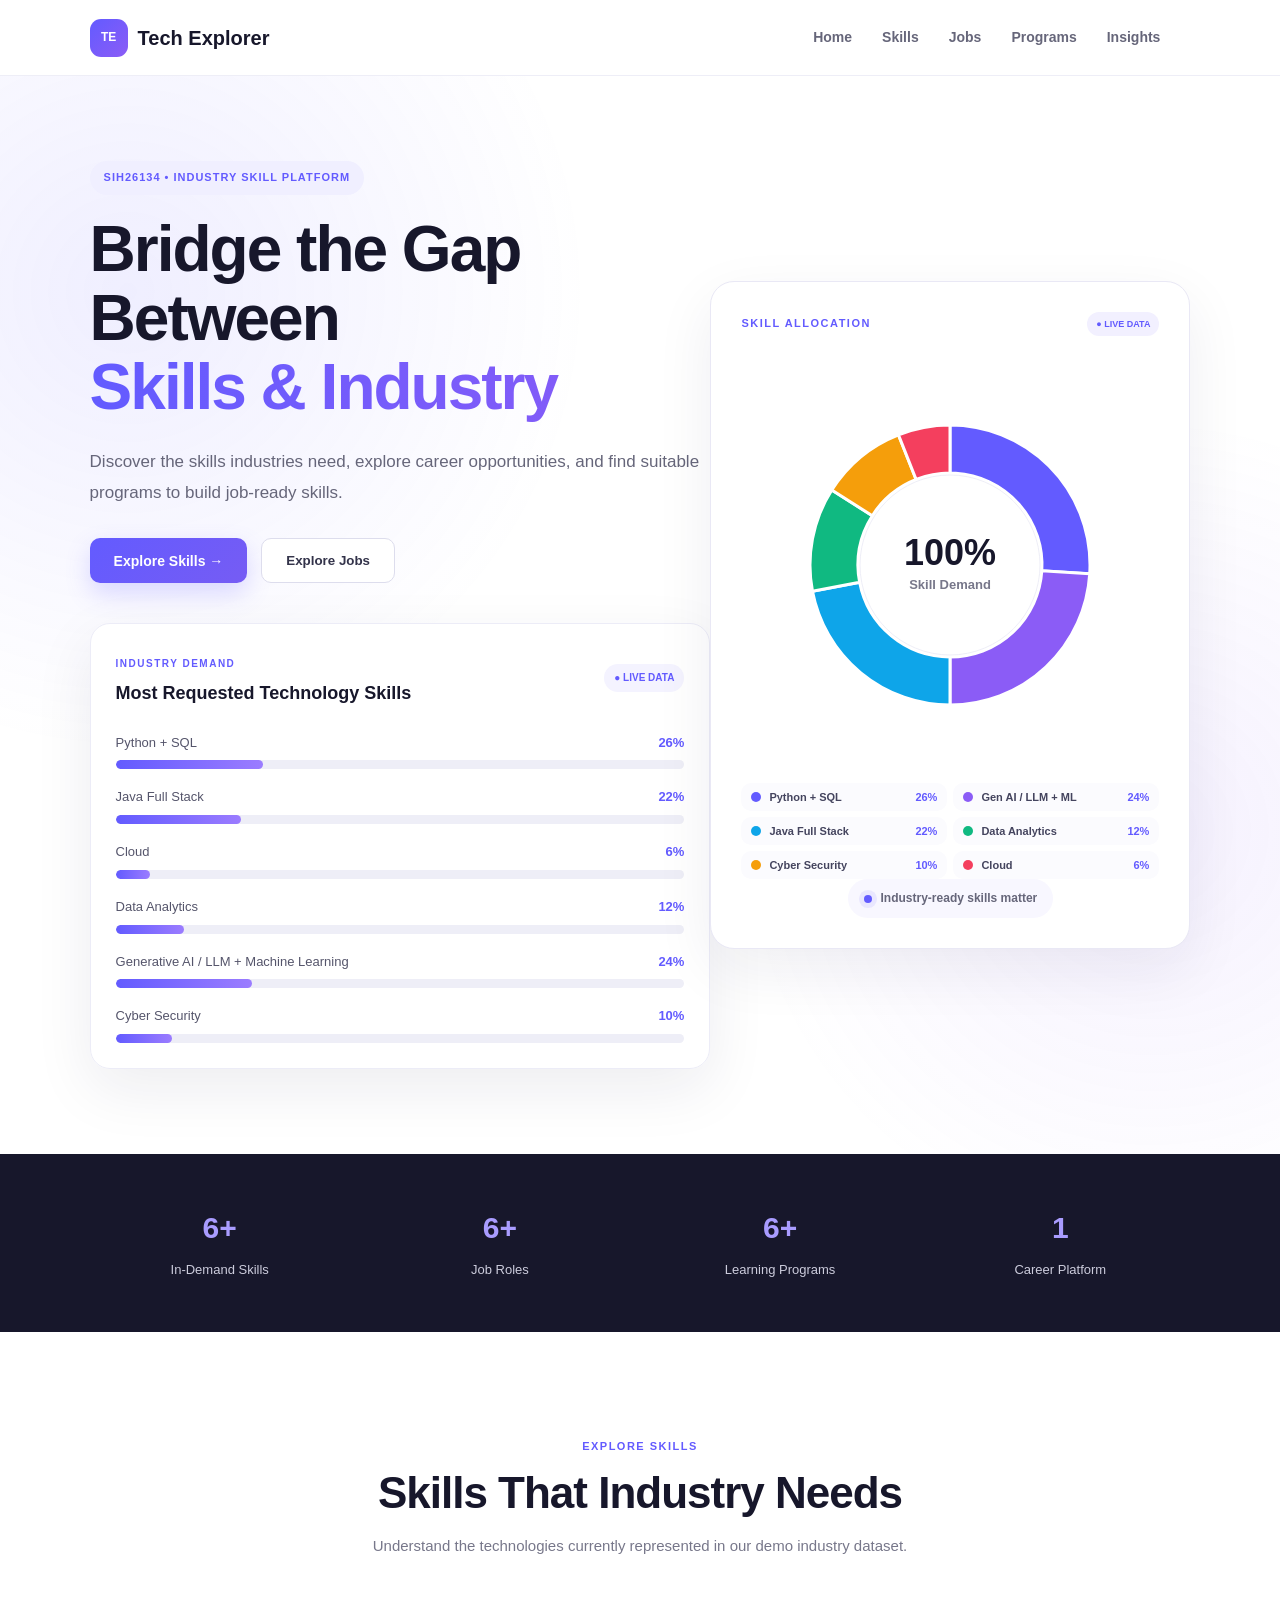
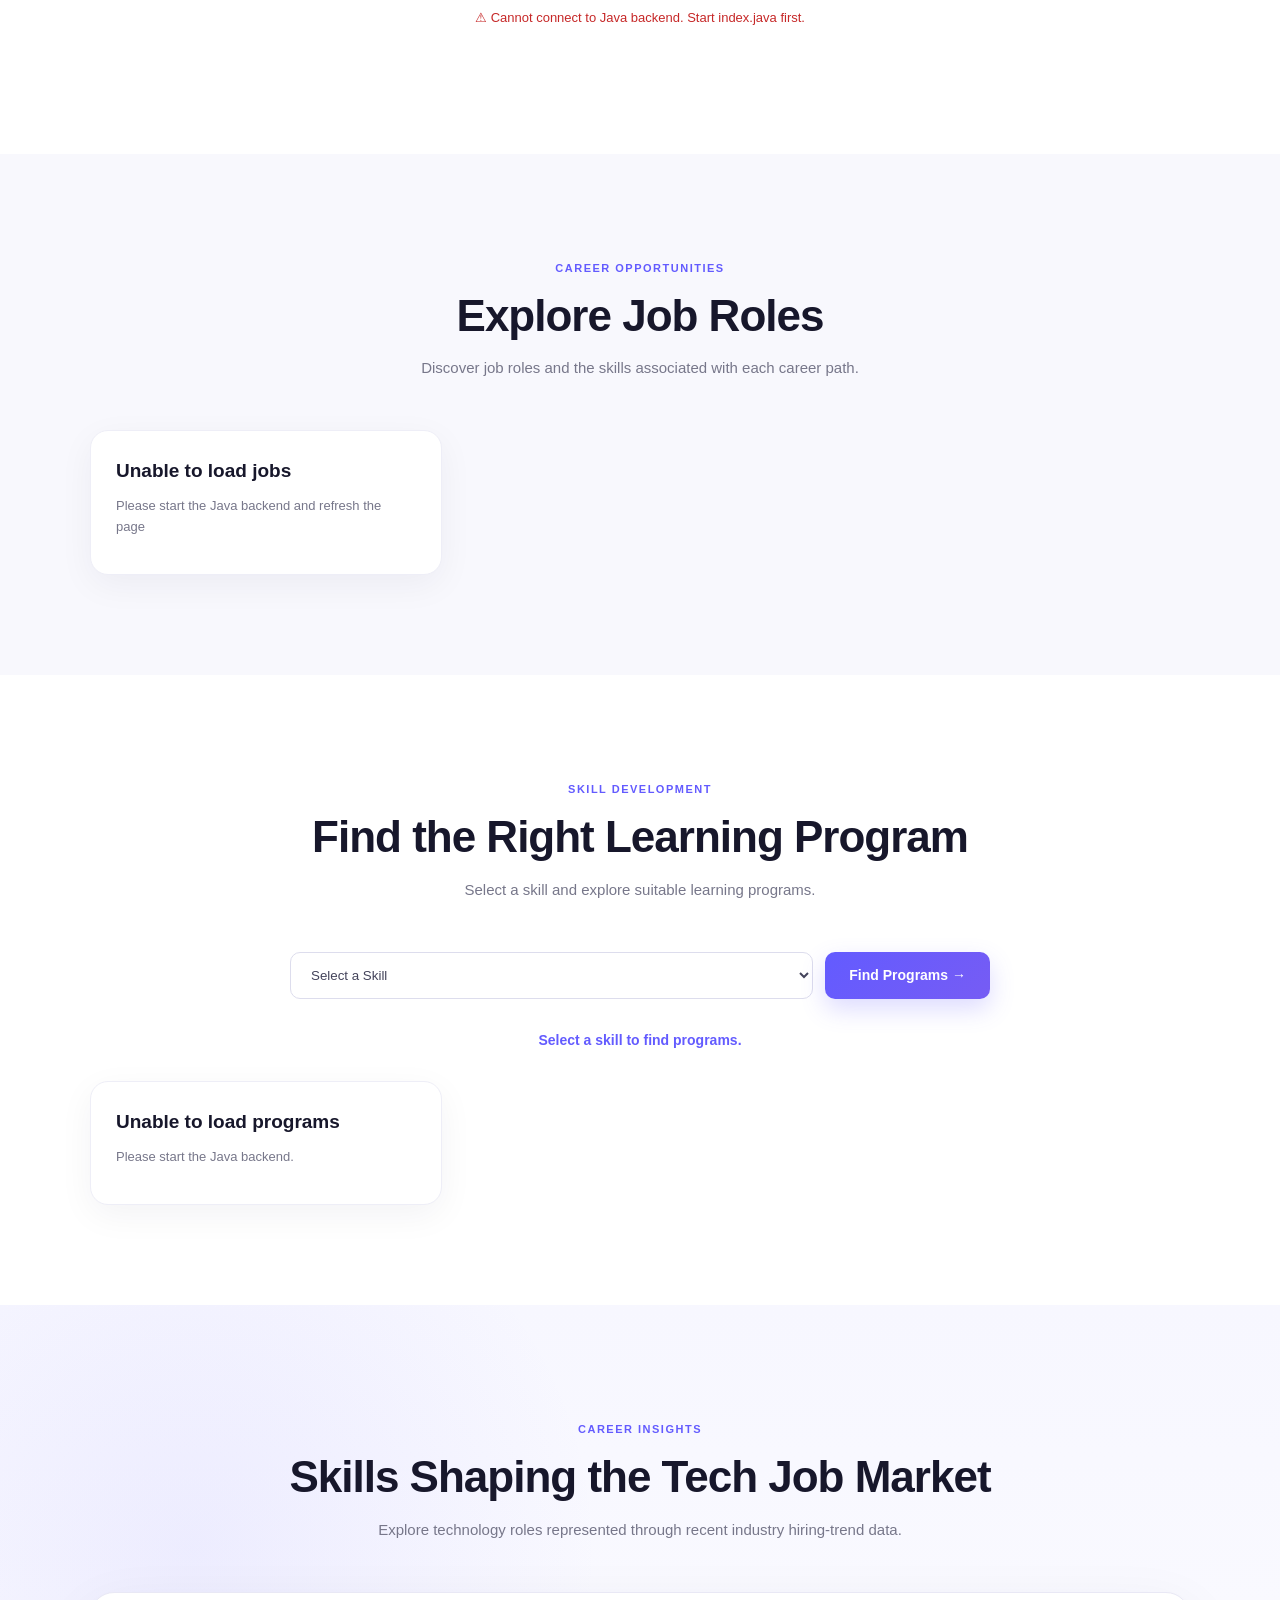
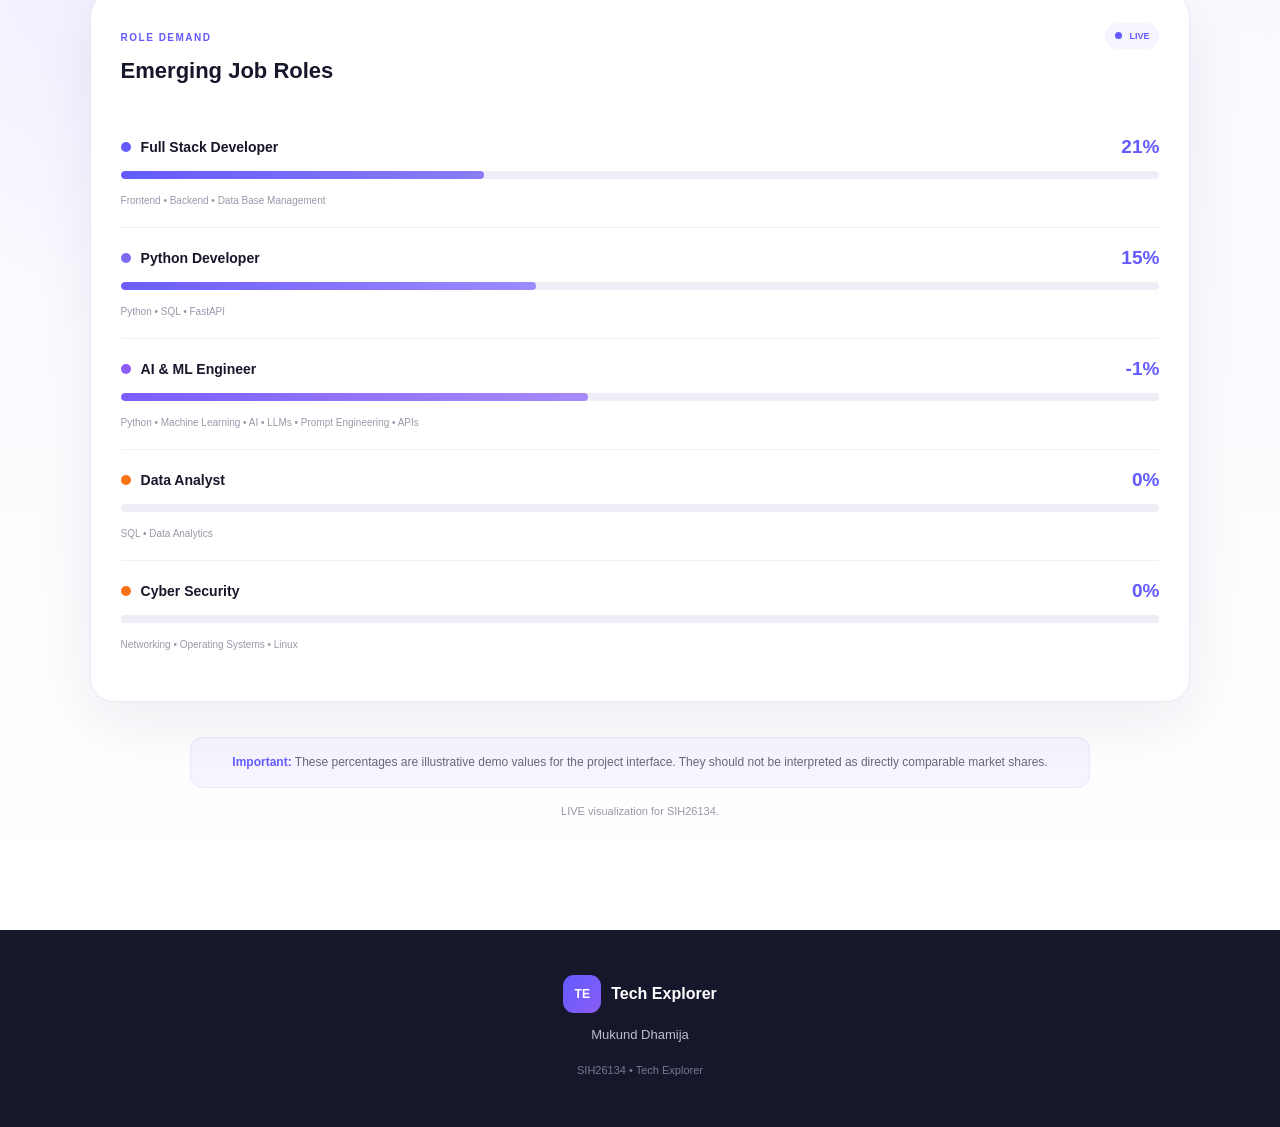
==== commit 0e653ee1: "Add files via upload" ====
--- a/index.html
+++ b/index.html
@@ -119,6 +119,24 @@
 
 
 
+            </div>
+        </div>
+        <!-- CIRCLE CHART (moved to hero free space) -->
+        <div class="skill-gauge-card hero-gauge">
+            <div class="gauge-header">
+                <span>SKILL ALLOCATION</span>
+                <span class="gauge-status">● LIVE DATA</span>
+            </div>
+
+            <div class="gauge">
+                <canvas id="skillsChart" width="400" height="400"></canvas>
+            </div>
+
+            <div class="gauge-legend" id="gaugeLegend"></div>
+
+            <div class="gauge-footer">
+                <span class="status-dot"></span>
+                <span>Industry-ready skills matter</span>
             </div>
         </div>
     </section>
@@ -209,23 +227,6 @@
             <!-- INSIGHT DASHBOARD -->
             <div class="insight-dashboard">
 
-                <!-- LEFT CIRCLE CHART CARD -->
-                <div class="skill-gauge-card">
-                    <div class="gauge-header">
-                        <span>SKILL ALLOCATION</span>
-                        <span class="gauge-status">● LIVE DATA</span>
-                    </div>
-
-                    <div class="gauge">
-                        <canvas id="skillsChart" width="300" height="300"></canvas>
-                    </div>
-
-                    <div class="gauge-footer">
-                        <span class="status-dot"></span>
-                        <span>Industry-ready skills matter</span>
-                    </div>
-                </div>
-
                 <!-- RIGHT ROLE LIST -->
                 <div class="role-demand-card">
                     <div class="role-card-header">
--- a/style.css
+++ b/style.css
@@ -523,7 +523,7 @@
 
 .insight-dashboard {
     display: grid;
-    grid-template-columns: 0.75fr 1.25fr;
+    grid-template-columns: 1fr;
     gap: 25px;
     align-items: stretch;
 }
@@ -575,7 +575,7 @@
     display: flex;
     align-items: center;
     justify-content: center;
-    margin: 20px 0;
+    margin: 14px 0;
 }
 
 #skillsChart {
@@ -1081,3 +1081,96 @@
         flex-direction: column;
     }
 }
+
+
+/* =====================================================
+   CIRCLE CHART IN HERO
+===================================================== */
+
+.hero {
+    gap: 0px;
+}
+
+.hero .hero-content {
+    flex: 1;
+    width: auto;
+    min-width: 0;
+}
+
+.skill-gauge-card.hero-gauge {
+    width: 480px;
+    flex-shrink: 0;
+    min-height: auto;
+    margin: 0;
+    align-self: center;
+}
+
+@media (max-width: 1100px) {
+    .hero {
+        flex-direction: column;
+        min-height: auto;
+    }
+
+    .hero .hero-content {
+        width: 100%;
+    }
+
+    .skill-gauge-card.hero-gauge {
+        width: 100%;
+        max-width: 480px;
+        min-height: auto;
+    }
+}
+
+
+/* =====================================================
+   CIRCLE CHART LEGEND
+===================================================== */
+
+.gauge-legend {
+    display: grid;
+    grid-template-columns: 1fr 1fr;
+    gap: 6px;
+    width: 100%;
+    margin-top: 4px;
+}
+
+.legend-item {
+    display: flex;
+    align-items: center;
+    gap: 8px;
+    width: 100%;
+    padding: 7px 9px;
+    border: 1px solid transparent;
+    border-radius: 10px;
+    background: #fbfbfe;
+    font-family: inherit;
+    font-size: 11px;
+    cursor: pointer;
+    text-align: left;
+    transition: 0.2s ease;
+}
+
+.legend-item:hover,
+.legend-item.active {
+    border-color: #dedaff;
+    background: #f5f4ff;
+}
+
+.legend-dot {
+    width: 10px;
+    height: 10px;
+    border-radius: 50%;
+    flex-shrink: 0;
+}
+
+.legend-label {
+    flex: 1;
+    color: #44445e;
+    font-weight: 600;
+}
+
+.legend-value {
+    color: #635bff;
+    font-weight: 800;
+}
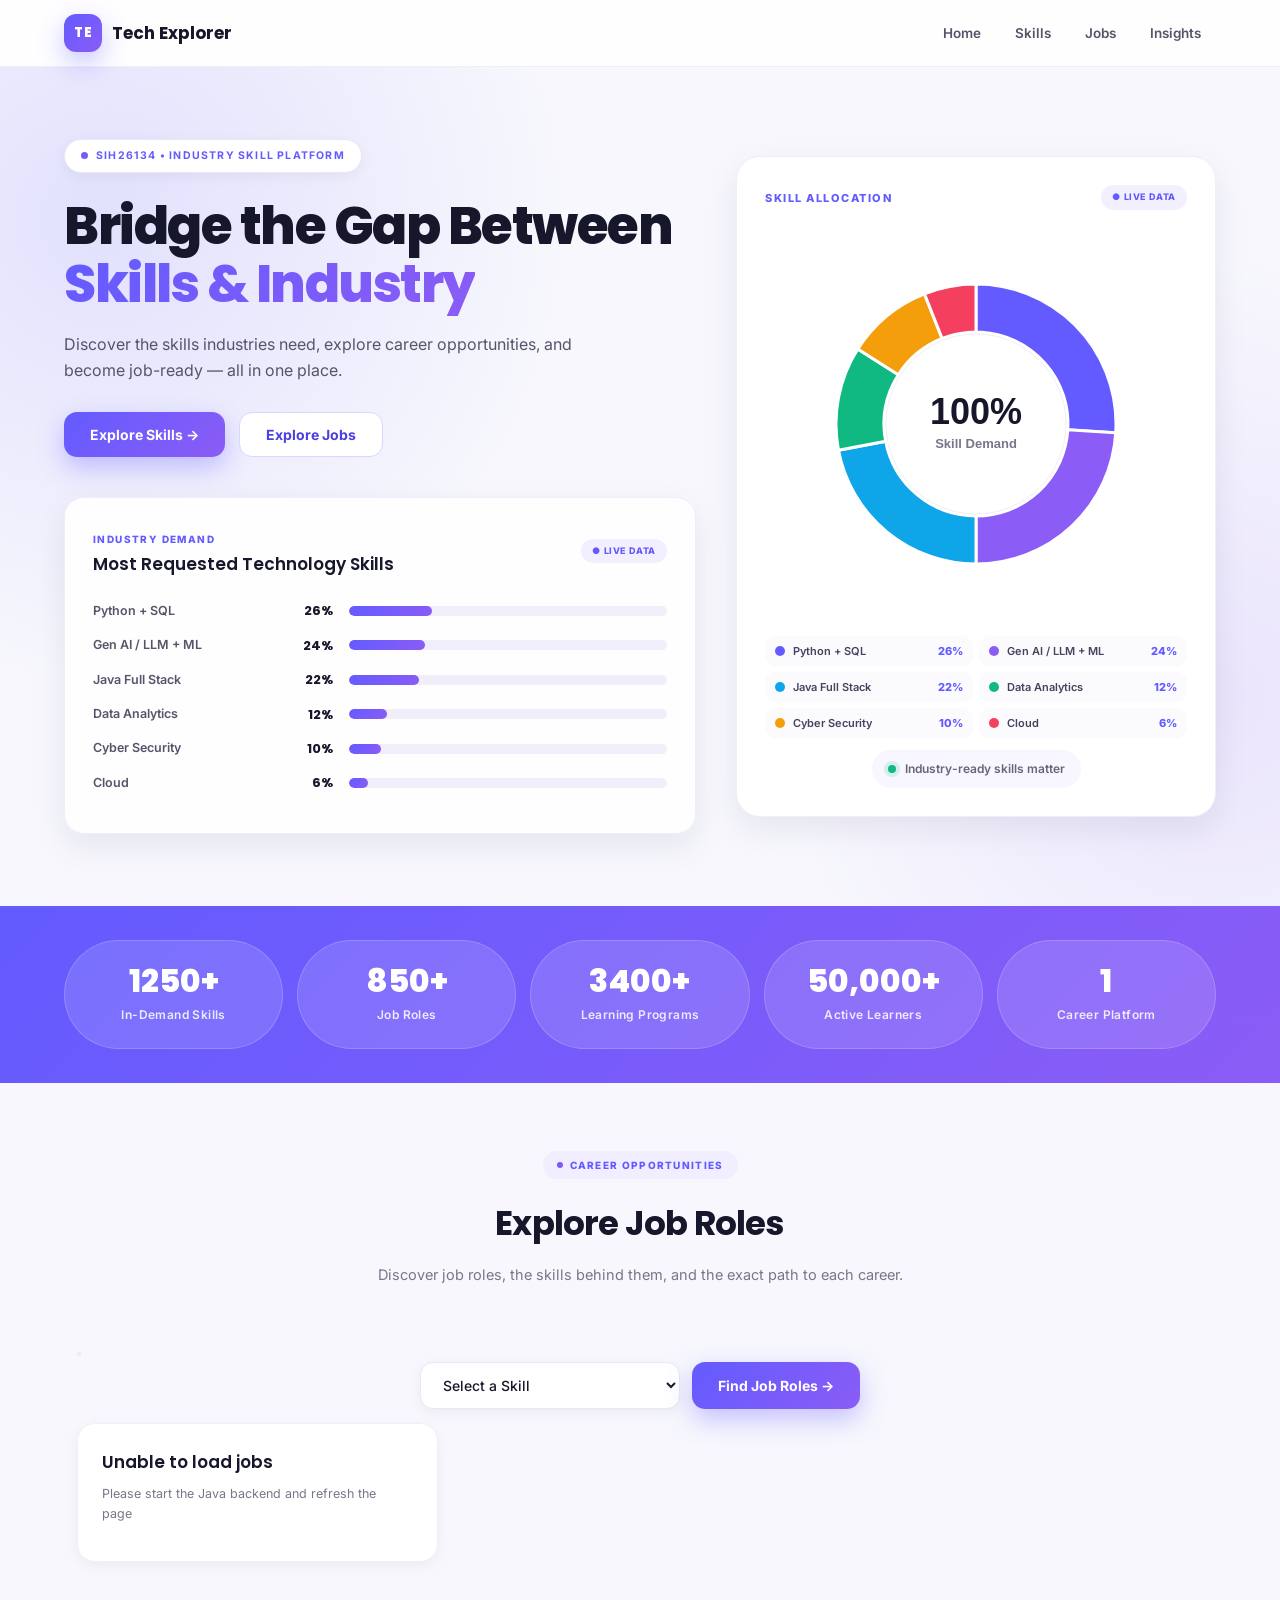
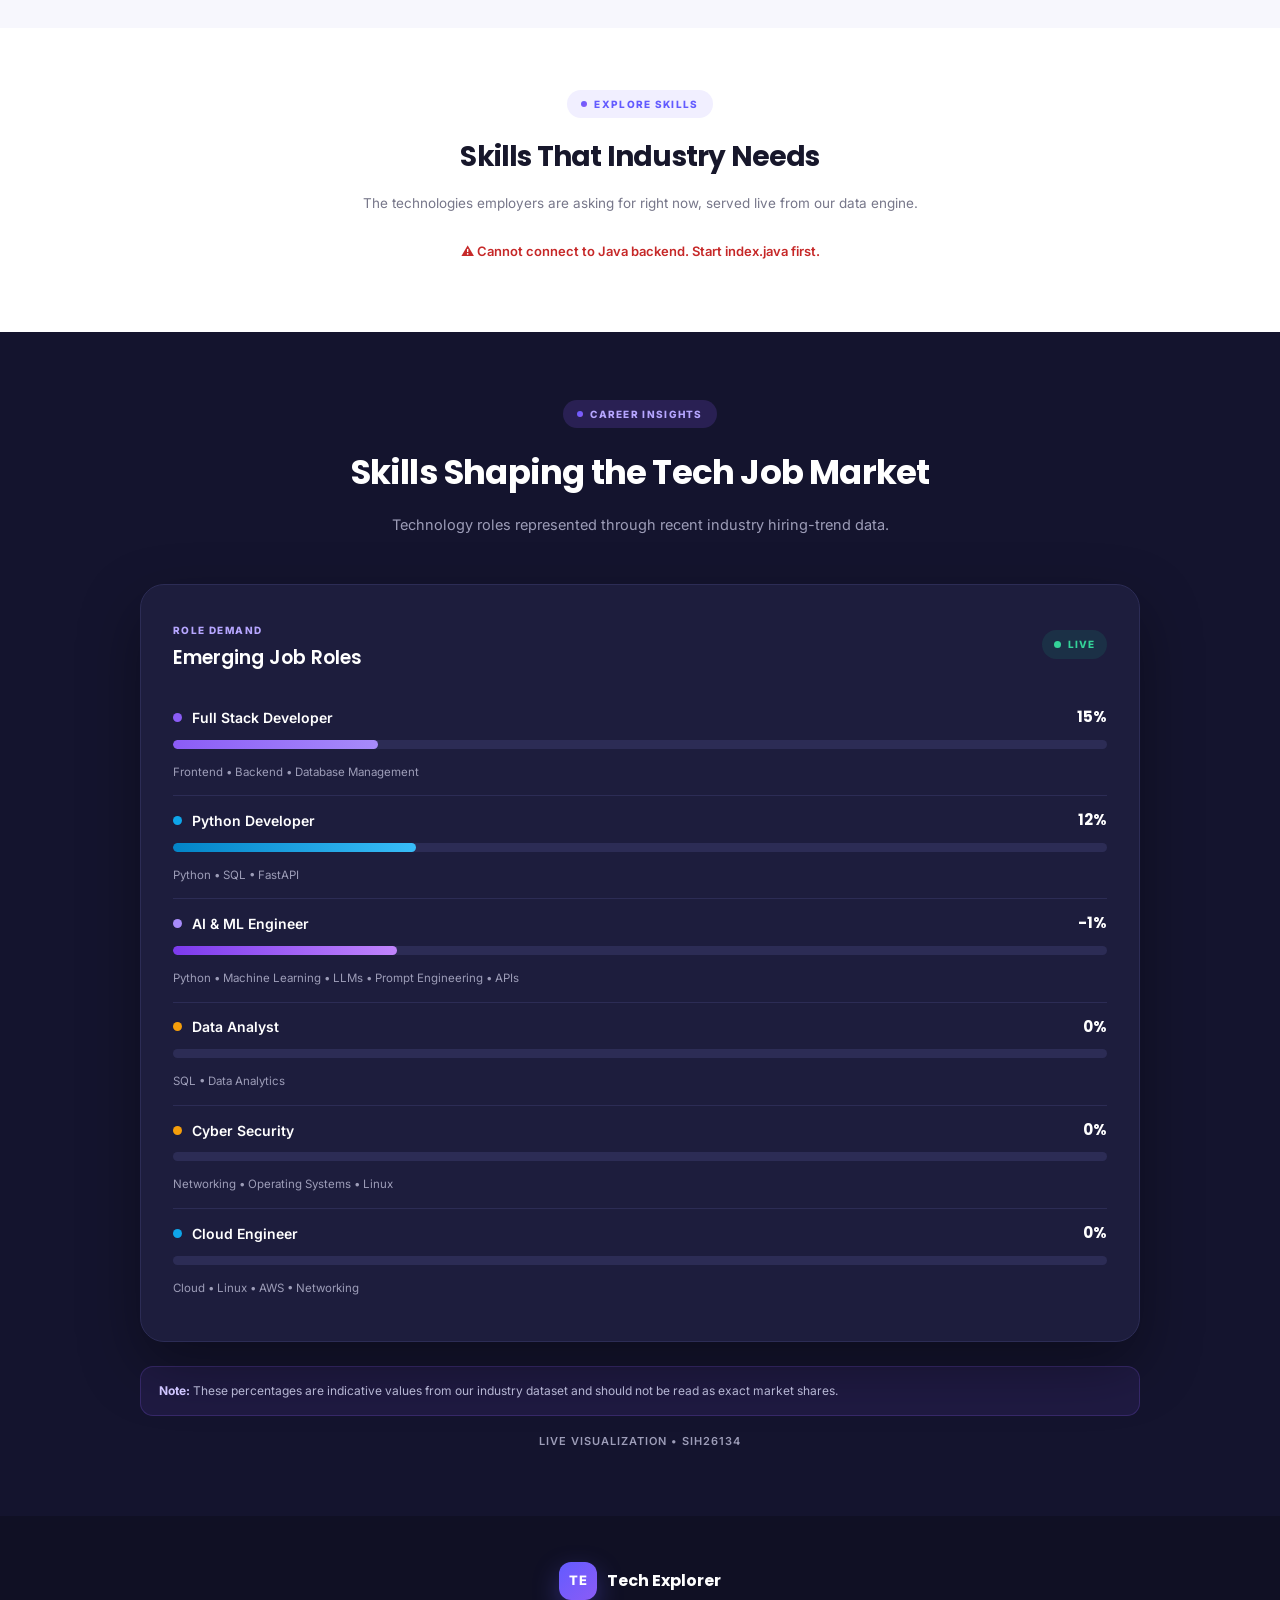
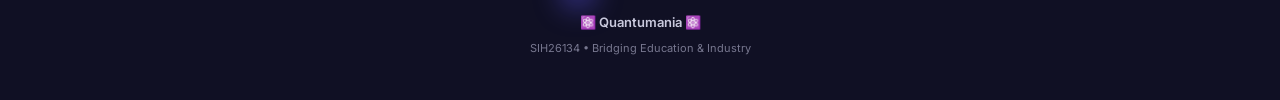
==== commit d5b06f8d: "Add files via upload" ====
--- a/index.html
+++ b/index.html
@@ -5,6 +5,7 @@
     <meta charset="UTF-8">
     <meta name="viewport" content="width=device-width, initial-scale=1.0">
     <title>Tech Explorer – SIH26134</title>
+    <meta name="description" content="Tech Explorer bridges the gap between education and industry — live skill demand, job roles and personalized learning roadmaps.">
     <link rel="stylesheet" href="style.css">
 </head>
 
@@ -21,11 +22,10 @@
             <a href="#home">Home</a>
             <a href="#skills">Skills</a>
             <a href="#jobs">Jobs</a>
-            <a href="#programs">Programs</a>
             <a href="#insights">Insights</a>
         </div>
- 
-        <button class="menu-toggle" onclick="toggleMenu()">☰</button>
+
+        <button class="menu-toggle" onclick="toggleMenu()" aria-label="Menu">☰</button>
     </nav>
 
     <!-- ================= HERO ================= -->
@@ -36,8 +36,8 @@
             <h1>Bridge the Gap Between <span>Skills & Industry</span></h1>
 
             <p>
-                Discover the skills industries need, explore career
-                opportunities, and find suitable programs to build job-ready skills.
+                Discover the skills industries need, explore career opportunities,
+                and become job-ready — all in one place.
             </p>
 
             <div class="hero-buttons">
@@ -45,7 +45,6 @@
                 <button class="secondary-btn" onclick="exploreJobs()">Explore Jobs</button>
             </div>
 
-            <!-- HERO INDUSTRY DEMAND -->
             <div class="hero-chart">
                 <div class="chart-header">
                     <div>
@@ -67,6 +66,16 @@
 
                 <div class="chart-row">
                     <div class="chart-label">
+                        <span>Gen AI / LLM + ML</span>
+                        <strong>24%</strong>
+                    </div>
+                    <div class="chart-track">
+                        <div class="chart-bar" data-width="24%"></div>
+                    </div>
+                </div>
+
+                <div class="chart-row">
+                    <div class="chart-label">
                         <span>Java Full Stack</span>
                         <strong>22%</strong>
                     </div>
@@ -77,6 +86,26 @@
 
                 <div class="chart-row">
                     <div class="chart-label">
+                        <span>Data Analytics</span>
+                        <strong>12%</strong>
+                    </div>
+                    <div class="chart-track">
+                        <div class="chart-bar" data-width="12%"></div>
+                    </div>
+                </div>
+
+                <div class="chart-row">
+                    <div class="chart-label">
+                        <span>Cyber Security</span>
+                        <strong>10%</strong>
+                    </div>
+                    <div class="chart-track">
+                        <div class="chart-bar" data-width="10%"></div>
+                    </div>
+                </div>
+
+                <div class="chart-row">
+                    <div class="chart-label">
                         <span>Cloud</span>
                         <strong>6%</strong>
                     </div>
@@ -84,45 +113,11 @@
                         <div class="chart-bar" data-width="6%"></div>
                     </div>
                 </div>
-
-                <div class="chart-row">
-                    <div class="chart-label">
-                        <span>Data Analytics</span>
-                        <strong>12%</strong>
-                    </div>
-                    <div class="chart-track">
-                        <div class="chart-bar" data-width="12%"></div>
-                    </div>
-                </div>
-
-                <div class="chart-row">
-                    <div class="chart-label">
-                        <span>Generative AI / LLM + Machine Learning</span>
-                        <strong>24%</strong>
-                    </div>
-                    <div class="chart-track">
-                        <div class="chart-bar" data-width="24%"></div>
-                    </div>
-                </div>
-
-                <div class="chart-row">
-                    <div class="chart-label">
-                        <span>Cyber Security</span>
-                        <strong>10%</strong>
-                    </div>
-                    <div class="chart-track">
-                        <div class="chart-bar" data-width="10%"></div>
-                    </div>
-                </div>
-
-                 
-
-
-
-            </div>
-        </div>
-        <!-- CIRCLE CHART (moved to hero free space) -->
-        <div class="skill-gauge-card hero-gauge">
+            </div>
+        </div>
+
+        <!-- Circle chart in hero free space -->
+        <div class="skill-gauge-card">
             <div class="gauge-header">
                 <span>SKILL ALLOCATION</span>
                 <span class="gauge-status">● LIVE DATA</span>
@@ -141,60 +136,38 @@
         </div>
     </section>
 
-
     <!-- ================= STATS ================= -->
     <section class="stats-section">
-        <div class="stat-box">
-            <strong>6+</strong>
+        <div class="stat-box reveal">
+            <strong>1250+</strong>
             <span>In-Demand Skills</span>
         </div>
-        <div class="stat-box">
-            <strong>6+</strong>
+        <div class="stat-box reveal">
+            <strong>850+</strong>
             <span>Job Roles</span>
         </div>
-        <div class="stat-box">
-            <strong>6+</strong>
+        <div class="stat-box reveal">
+            <strong>3400+</strong>
             <span>Learning Programs</span>
         </div>
-        <div class="stat-box">
+         <div class="stat-box reveal">
+            <strong>50,000+</strong>
+            <span>Active Learners</span>
+        </div>
+        <div class="stat-box reveal">
             <strong>1</strong>
             <span>Career Platform</span>
         </div>
     </section>
 
-
-    <!-- ================= SKILLS ================= -->
-    <section class="section" id="skills">
-        <div class="section-heading">
-            <span class="section-tag">EXPLORE SKILLS</span>
-            <h2>Skills That Industry Needs</h2>
-            <p>Understand the technologies currently represented in our demo industry dataset.</p>
-        </div>
-
-        <p id="message" class="connection-message">Connecting to Java backend...</p>
-        <div id="skillsContainer" class="cards"></div>
-    </section>
-
-
     <!-- ================= JOBS ================= -->
-    <section class="section jobs-section" id="jobs">
+    <section class="section jobs-section reveal" id="jobs">
         <div class="section-heading">
             <span class="section-tag">CAREER OPPORTUNITIES</span>
             <h2>Explore Job Roles</h2>
-            <p>Discover job roles and the skills associated with each career path.</p>
-        </div>
-
-        <div id="jobsContainer" class="cards"></div>
-    </section>
-
-
-    <!-- ================= PROGRAMS ================= -->
-    <section class="section programs-section" id="programs">
-        <div class="section-heading">
-            <span class="section-tag">SKILL DEVELOPMENT</span>
-            <h2>Find the Right Learning Program</h2>
-            <p>Select a skill and explore suitable learning programs.</p>
-        </div>
+            <p>Discover job roles, the skills behind them, and the exact path to each career.</p>
+        </div>
+        <button></button>
 
         <div class="program-search">
             <select id="skillSelect">
@@ -207,27 +180,34 @@
                 <option value="machine learning">Machine Learning</option>
                 <option value="cyber security">Cyber Security</option>
             </select>
-            <button class="primary-btn" onclick="findPrograms()">Find Programs →</button>
-        </div>
-
-        <p id="result" class="program-result">Select a skill to find programs.</p>
-        <div id="programsContainer" class="cards"></div>
-    </section>
-
-
-    <!-- ================= INDUSTRY INSIGHTS ================= -->
-    <section class="insights-section" id="insights">
+            <button class="primary-btn" onclick="findSkills()">Find Job Roles →</button>
+        </div>
+
+        <div id="jobsContainer" class="cards"></div>
+    </section>
+
+    <!-- ================= SKILLS ================= -->
+    <section class="section reveal" id="skills">
+        <div class="section-heading">
+            <span class="section-tag">EXPLORE SKILLS</span>
+            <h2>Skills That Industry Needs</h2>
+            <p>The technologies employers are asking for right now, served live from our data engine.</p>
+        </div>
+
+        <p id="message" class="connection-message">Connecting to Java backend...</p>
+        <div id="skillsContainer" class="cards"></div>
+    </section>
+
+    <!-- ================= INSIGHTS ================= -->
+    <section class="insights-section reveal" id="insights">
         <div class="insights-container">
             <div class="section-heading">
                 <span class="section-tag">CAREER INSIGHTS</span>
                 <h2>Skills Shaping the Tech Job Market</h2>
-                <p>Explore technology roles represented through recent industry hiring-trend data.</p>
-            </div>
-
-            <!-- INSIGHT DASHBOARD -->
+                <p>Technology roles represented through recent industry hiring-trend data.</p>
+            </div>
+
             <div class="insight-dashboard">
-
-                <!-- RIGHT ROLE LIST -->
                 <div class="role-demand-card">
                     <div class="role-card-header">
                         <div>
@@ -239,8 +219,7 @@
                         </div>
                     </div>
 
-                    <!-- ROLE 1 -->
-                    <div class="demand-item" data-value="35">
+                    <div class="demand-item" data-value="22">
                         <div class="demand-top">
                             <div class="role-name">
                                 <span class="role-dot purple"></span>
@@ -249,29 +228,26 @@
                             <strong><span class="counter">0</span>%</strong>
                         </div>
                         <div class="demand-track">
-                            <div class="demand-fill purple-fill" data-width="35%"></div>
-                        </div>
-                        <small>Frontend • Backend • Data Base Management</small>
-                    </div>
-
-                    <!-- ROLE 2 -->
-                    <div class="demand-item" data-value="40">
+                            <div class="demand-fill purple-fill" data-width="22%"></div>
+                        </div>
+                        <small>Frontend • Backend • Database Management</small>
+                    </div>
+
+                    <div class="demand-item" data-value="26">
                         <div class="demand-top">
                             <div class="role-name">
                                 <span class="role-dot blue"></span>
                                 <span>Python Developer</span>
-                                
-                            </div>
-                            <strong><span class="counter">0</span>%</strong>
-                        </div>
-                        <div class="demand-track">
-                            <div class="demand-fill blue-fill" data-width="40%"></div>
+                            </div>
+                            <strong><span class="counter">0</span>%</strong>
+                        </div>
+                        <div class="demand-track">
+                            <div class="demand-fill blue-fill" data-width="26%"></div>
                         </div>
                         <small>Python • SQL • FastAPI</small>
                     </div>
 
-                    <!-- ROLE 3 -->
-                    <div class="demand-item" data-value="45">
+                    <div class="demand-item" data-value="24">
                         <div class="demand-top">
                             <div class="role-name">
                                 <span class="role-dot violet"></span>
@@ -280,13 +256,12 @@
                             <strong><span class="counter">0</span>%</strong>
                         </div>
                         <div class="demand-track">
-                            <div class="demand-fill violet-fill" data-width="45%"></div>
-                        </div>
-                        <small>Python • Machine Learning • AI • LLMs • Prompt Engineering • APIs</small>
-                    </div>
-
-                    <!-- ROLE 4 -->
-                    <div class="demand-item" data-value="20">
+                            <div class="demand-fill violet-fill" data-width="24%"></div>
+                        </div>
+                        <small>Python • Machine Learning • LLMs • Prompt Engineering • APIs</small>
+                    </div>
+
+                    <div class="demand-item" data-value="12">
                         <div class="demand-top">
                             <div class="role-name">
                                 <span class="role-dot orange"></span>
@@ -295,14 +270,12 @@
                             <strong><span class="counter">0</span>%</strong>
                         </div>
                         <div class="demand-track">
-                            <div class="demand-fill orange-fill" data-width="20%"></div>
+                            <div class="demand-fill orange-fill" data-width="12%"></div>
                         </div>
                         <small>SQL • Data Analytics</small>
                     </div>
 
-
-                    <!-- ROLE 5 -->
-                    <div class="demand-item" data-value="20">
+                    <div class="demand-item" data-value="10">
                         <div class="demand-top">
                             <div class="role-name">
                                 <span class="role-dot orange"></span>
@@ -311,24 +284,34 @@
                             <strong><span class="counter">0</span>%</strong>
                         </div>
                         <div class="demand-track">
-                            <div class="demand-fill orange-fill" data-width="20%"></div>
+                            <div class="demand-fill orange-fill" data-width="10%"></div>
                         </div>
                         <small>Networking • Operating Systems • Linux</small>
                     </div>
 
-                </div>
-
-            </div>
-
-            <!-- NOTE -->
+                    <div class="demand-item" data-value="6">
+                        <div class="demand-top">
+                            <div class="role-name">
+                                <span class="role-dot sky"></span>
+                                <span>Cloud Engineer</span>
+                            </div>
+                            <strong><span class="counter">0</span>%</strong>
+                        </div>
+                        <div class="demand-track">
+                            <div class="demand-fill sky-fill" data-width="6%"></div>
+                        </div>
+                        <small>Cloud • Linux • AWS • Networking</small>
+                    </div>
+                </div>
+            </div>
+
             <div class="data-note">
-                <strong>Important:</strong> These percentages are illustrative demo values for the project interface. They should not be interpreted as directly comparable market shares.
-            </div>
-
-            <p class="source-text">LIVE visualization for SIH26134.</p>
-        </div>
-    </section>
-
+                <strong>Note:</strong> These percentages are indicative values from our industry dataset and should not be read as exact market shares.
+            </div>
+
+            <p class="source-text">LIVE VISUALIZATION • SIH26134</p>
+        </div>
+    </section>
 
     <!-- ================= FOOTER ================= -->
     <footer>
@@ -337,12 +320,12 @@
                 <div class="logo-icon">TE</div>
                 <strong>Tech Explorer</strong>
             </div>
-            <p>Mukund Dhamija</p>
-            <span>SIH26134 • Tech Explorer</span>
+            <p>⚛️ Quantumania ⚛️</p>
+            <span>SIH26134 • Bridging Education & Industry</span>
         </div>
     </footer>
 
     <script src="script.js"></script>
 </body>
 
-</html>+</html>
--- a/style.css
+++ b/style.css
@@ -1,6 +1,36 @@
 /* =====================================================
-   GLOBAL
+   TECH EXPLORER — DESIGN SYSTEM
+   Theme: indigo / violet on soft lavender-white
 ===================================================== */
+
+@import url('https://fonts.googleapis.com/css2?family=Poppins:wght@500;600;700;800&family=Inter:wght@400;500;600;700&display=swap');
+
+:root {
+    --primary: #635bff;
+    --primary-dark: #4a3fe0;
+    --violet: #8b5cf6;
+    --rose: #f43f5e;
+    --sky: #0ea5e9;
+    --emerald: #10b981;
+    --amber: #f59e0b;
+
+    --grad: linear-gradient(135deg, #635bff 0%, #8b5cf6 100%);
+    --grad-soft: linear-gradient(135deg, rgba(99, 91, 255, 0.10), rgba(139, 92, 246, 0.10));
+
+    --bg: #f7f7fd;
+    --bg-white: #ffffff;
+    --ink: #17172b;
+    --ink-soft: #55556a;
+    --ink-muted: #77778a;
+    --line: #e9e8f5;
+    --line-soft: #f0eff9;
+
+    --radius: 18px;
+    --shadow-sm: 0 4px 14px rgba(23, 23, 60, 0.05);
+    --shadow-md: 0 12px 32px rgba(23, 23, 60, 0.08);
+    --shadow-lg: 0 20px 55px rgba(23, 23, 60, 0.13);
+    --shadow-primary: 0 10px 26px rgba(99, 91, 255, 0.35);
+}
 
 * {
     margin: 0;
@@ -13,14 +43,18 @@
 }
 
 body {
-    font-family: Arial, Helvetica, sans-serif;
-    background: #ffffff;
-    color: #17172b;
-    line-height: 1.6;
-}
-
-button,
-select {
+    font-family: 'Inter', Arial, Helvetica, sans-serif;
+    background: var(--bg);
+    color: var(--ink);
+    line-height: 1.65;
+    -webkit-font-smoothing: antialiased;
+}
+
+h1, h2, h3, .logo, .stat-box strong {
+    font-family: 'Poppins', 'Inter', Arial, sans-serif;
+}
+
+button, select, .legend-item {
     font-family: inherit;
 }
 
@@ -33,32 +67,57 @@
     color: inherit;
 }
 
+::selection {
+    background: rgba(99, 91, 255, 0.22);
+}
+
+::-webkit-scrollbar {
+    width: 10px;
+}
+
+::-webkit-scrollbar-track {
+    background: var(--bg);
+}
+
+::-webkit-scrollbar-thumb {
+    background: #c9c5f4;
+    border-radius: 10px;
+}
+
+::-webkit-scrollbar-thumb:hover {
+    background: var(--primary);
+}
 
 /* =====================================================
-   NAVBAR
+   NAVBAR — sticky glass bar
 ===================================================== */
 
 .navbar {
-    width: 100%;
-    height: 76px;
-    display: flex;
-    align-items: center;
-    padding: 0 7%;
-    background: rgba(255, 255, 255, 0.96);
-    border-bottom: 1px solid #eeeeF7;
     position: sticky;
     top: 0;
-    z-index: 1000;
-    backdrop-filter: blur(12px);
+    z-index: 100;
+    display: flex;
+    align-items: center;
+    justify-content: space-between;
+    gap: 20px;
+    padding: 14px 5%;
+    background: rgba(255, 255, 255, 0.82);
+    backdrop-filter: blur(14px);
+    -webkit-backdrop-filter: blur(14px);
+    border-bottom: 1px solid var(--line-soft);
+    transition: box-shadow 0.3s ease;
+}
+
+.navbar.scrolled {
+    box-shadow: 0 6px 24px rgba(23, 23, 60, 0.09);
 }
 
 .logo {
     display: flex;
     align-items: center;
     gap: 10px;
-    font-size: 20px;
-    font-weight: 800;
-    color: #17172b;
+    font-weight: 700;
+    font-size: 17px;
 }
 
 .logo-icon {
@@ -67,329 +126,533 @@
     display: flex;
     align-items: center;
     justify-content: center;
-    border-radius: 11px;
-    background: linear-gradient(135deg, #635bff, #8b5cf6);
-    color: white;
-    font-size: 12px;
+    border-radius: 12px;
+    background: var(--grad);
+    color: #fff;
+    font-size: 13px;
     font-weight: 800;
+    letter-spacing: 0.5px;
+    box-shadow: var(--shadow-primary);
 }
 
 .nav-links {
     display: flex;
-    align-items: center;
-    gap: 30px;
-    margin-left: auto;
-    margin-right: 30px;
+    gap: 4px;
 }
 
 .nav-links a {
-    font-size: 14px;
-    font-weight: 600;
-    color: #66667a;
-    transition: 0.25s ease;
+    padding: 8px 15px;
+    border-radius: 10px;
+    font-size: 13.5px;
+    font-weight: 600;
+    color: var(--ink-soft);
+    transition: 0.22s ease;
 }
 
 .nav-links a:hover {
-    color: #635bff;
-}
-
-.login-btn {
-    border: none;
-    background: #17172b;
-    color: white;
-    padding: 11px 22px;
-    border-radius: 9px;
-    font-weight: 700;
-    transition: 0.25s ease;
-}
-
-.login-btn:hover {
-    transform: translateY(-2px);
-    background: #635bff;
+    color: var(--primary);
+    background: #f1efff;
 }
 
 .menu-toggle {
     display: none;
-    border: none;
-    background: transparent;
-    font-size: 28px;
-    margin-left: 15px;
-}
-
+    border: 1px solid var(--line);
+    background: #fff;
+    border-radius: 10px;
+    font-size: 17px;
+    width: 40px;
+    height: 40px;
+    color: var(--ink);
+}
 
 /* =====================================================
    HERO
 ===================================================== */
 
 .hero {
-    min-height: 650px;
-    padding: 85px 7%;
-    display: flex;
-    align-items: center;
+    display: flex;
+    align-items: center;
+    gap: 40px;
+    padding: 72px 5% 72px;
     background:
-        radial-gradient(circle at 10% 20%, rgba(99, 91, 255, 0.10), transparent 32%),
-        radial-gradient(circle at 90% 70%, rgba(139, 92, 246, 0.09), transparent 30%),
-        #ffffff;
+        radial-gradient(circle at 8% 18%, rgba(99, 91, 255, 0.14), transparent 34%),
+        radial-gradient(circle at 95% 75%, rgba(139, 92, 246, 0.12), transparent 32%),
+        var(--bg);
 }
 
 .hero-content {
-    width: 100%;
-    max-width: 1050px;
-    margin: auto;
+    flex: 1;
+    min-width: 0;
 }
 
 .hero-badge {
-    display: inline-block;
-    padding: 8px 14px;
+    display: inline-flex;
+    align-items: center;
+    gap: 8px;
+    padding: 7px 16px;
     border-radius: 30px;
-    background: #f0efff;
-    color: #635bff;
-    font-size: 11px;
+    background: #fff;
+    border: 1px solid var(--line);
+    color: var(--primary);
+    font-size: 10.5px;
+    font-weight: 700;
+    letter-spacing: 1.2px;
+    box-shadow: var(--shadow-sm);
+    margin-bottom: 24px;
+}
+
+.hero-badge::before {
+    content: '';
+    width: 7px;
+    height: 7px;
+    border-radius: 50%;
+    background: var(--grad);
+}
+
+.hero h1 {
+    font-size: 52px;
     font-weight: 800;
-    letter-spacing: 1px;
-    margin-bottom: 20px;
-}
-
-.hero h1 {
-    max-width: 800px;
-    font-size: clamp(42px, 5vw, 68px);
-    line-height: 1.08;
-    letter-spacing: -2px;
-    margin-bottom: 25px;
+    letter-spacing: -1.5px;
+    line-height: 1.12;
+    margin-bottom: 18px;
 }
 
 .hero h1 span {
-    display: block;
-    background: linear-gradient(90deg, #635bff, #8b5cf6);
+    background: var(--grad);
     -webkit-background-clip: text;
     background-clip: text;
-    color: transparent;
+    -webkit-text-fill-color: transparent;
 }
 
 .hero p {
-    max-width: 680px;
-    font-size: 17px;
-    color: #66667a;
-    line-height: 1.8;
-    margin-bottom: 30px;
+    max-width: 520px;
+    color: var(--ink-soft);
+    font-size: 16px;
+    margin-bottom: 28px;
 }
 
 .hero-buttons {
     display: flex;
     gap: 14px;
     margin-bottom: 40px;
+    flex-wrap: wrap;
 }
 
 .primary-btn {
+    padding: 13px 26px;
     border: none;
-    padding: 14px 24px;
-    border-radius: 10px;
-    background: linear-gradient(135deg, #635bff, #765cf4);
-    color: white;
+    border-radius: 13px;
+    background: var(--grad);
+    color: #fff;
     font-size: 14px;
     font-weight: 700;
-    box-shadow: 0 10px 25px rgba(99, 91, 255, 0.22);
+    box-shadow: var(--shadow-primary);
     transition: 0.25s ease;
 }
 
 .primary-btn:hover {
-    transform: translateY(-3px);
-    box-shadow: 0 15px 30px rgba(99, 91, 255, 0.30);
+    transform: translateY(-2px);
+    box-shadow: 0 14px 32px rgba(99, 91, 255, 0.45);
 }
 
 .secondary-btn {
-    padding: 14px 24px;
-    border-radius: 10px;
-    border: 1px solid #dddded;
-    background: white;
-    color: #33334a;
+    padding: 13px 26px;
+    border: 1.5px solid #d9d6ff;
+    border-radius: 13px;
+    background: #fff;
+    color: var(--primary-dark);
+    font-size: 14px;
     font-weight: 700;
     transition: 0.25s ease;
 }
 
 .secondary-btn:hover {
-    border-color: #635bff;
-    color: #635bff;
-}
-
-
-/* =====================================================
-   HERO CHART
-===================================================== */
+    border-color: var(--primary);
+    color: var(--primary);
+    transform: translateY(-2px);
+    box-shadow: var(--shadow-sm);
+}
+
+/* ---------- hero demand chart ---------- */
 
 .hero-chart {
     width: 100%;
     max-width: 760px;
-    padding: 25px;
+    padding: 26px 28px;
     border-radius: 20px;
-    background: rgba(255, 255, 255, 0.94);
-    border: 1px solid #ececf7;
-    box-shadow: 0 20px 60px rgba(25, 25, 60, 0.08);
+    background: rgba(255, 255, 255, 0.92);
+    border: 1px solid var(--line-soft);
+    box-shadow: var(--shadow-md);
 }
 
 .chart-header {
     display: flex;
     align-items: center;
     justify-content: space-between;
-    margin-bottom: 25px;
+    margin-bottom: 22px;
 }
 
 .chart-header small {
-    color: #635bff;
+    color: var(--primary);
     font-size: 10px;
     font-weight: 800;
-    letter-spacing: 1.5px;
+    letter-spacing: 1.4px;
 }
 
 .chart-header h3 {
-    margin-top: 4px;
-    font-size: 18px;
-}
-
-.demo-badge {
-    padding: 6px 10px;
+    font-size: 17px;
+    font-weight: 600;
+}
+
+.demo-badge, .gauge-status {
+    padding: 5px 11px;
     border-radius: 20px;
-    background: #f4f3ff;
-    color: #635bff;
-    font-size: 10px;
+    background: #f2f0ff;
+    color: var(--primary);
+    font-size: 9px;
     font-weight: 800;
+    letter-spacing: 0.6px;
+    white-space: nowrap;
 }
 
 .chart-row {
-    margin-bottom: 18px;
-}
-
-.chart-row:last-child {
-    margin-bottom: 0;
+    display: flex;
+    align-items: center;
+    gap: 16px;
+    margin-bottom: 13px;
 }
 
 .chart-label {
     display: flex;
     justify-content: space-between;
-    margin-bottom: 7px;
+    align-items: center;
+    width: 240px;
+    flex-shrink: 0;
+    font-size: 12.5px;
+    font-weight: 600;
+    color: var(--ink-soft);
+}
+
+.chart-label strong {
+    font-family: 'Poppins', sans-serif;
+    color: var(--ink);
     font-size: 13px;
 }
 
-.chart-label span {
-    color: #55556b;
-}
-
-.chart-label strong {
-    color: #635bff;
-}
-
 .chart-track {
+    flex: 1;
+    height: 10px;
+    border-radius: 10px;
+    background: var(--line-soft);
+    overflow: hidden;
+}
+
+.chart-bar {
+    height: 100%;
+    width: 0;
+    border-radius: 10px;
+    background: var(--grad);
+    transition: width 1.1s cubic-bezier(0.22, 1, 0.36, 1);
+}
+
+/* =====================================================
+   CIRCLE GAUGE CARD (hero right)
+===================================================== */
+
+.skill-gauge-card {
+    width: 480px;
+    flex-shrink: 0;
+    padding: 28px;
+    border-radius: 24px;
+    background: #fff;
+    border: 1px solid var(--line-soft);
+    box-shadow: var(--shadow-md);
+    display: flex;
+    flex-direction: column;
+    align-items: center;
+}
+
+.gauge-header {
     width: 100%;
-    height: 9px;
-    background: #eeeeF7;
-    border-radius: 20px;
-    overflow: hidden;
-}
-
-.chart-bar {
-    width: 0;
-    height: 100%;
-    border-radius: 20px;
-    background: linear-gradient(90deg, #635bff, #9b7cff);
-    transition: width 1.4s cubic-bezier(0.2, 0.8, 0.2, 1);
-}
-
-
-/* =====================================================
-   STATS
-===================================================== */
-
-.stats-section {
-    padding: 35px 7%;
-    display: grid;
-    grid-template-columns: repeat(4, 1fr);
-    gap: 20px;
-    background: #17172b;
-    color: white;
-}
-
-.stat-box {
-    text-align: center;
-    padding: 15px;
-}
-
-.stat-box strong {
-    display: block;
-    font-size: 30px;
-    color: #a99cff;
-    margin-bottom: 4px;
-}
-
-.stat-box span {
-    color: #ccccdc;
-    font-size: 13px;
-}
-
-
-/* =====================================================
-   GENERAL SECTIONS
-===================================================== */
-
-.section {
-    padding: 100px 7%;
-}
-
-.section-heading {
-    max-width: 760px;
-    margin: 0 auto 50px;
-    text-align: center;
-}
-
-.section-tag {
-    display: inline-block;
-    margin-bottom: 12px;
-    color: #635bff;
+    display: flex;
+    justify-content: space-between;
+    align-items: center;
+    margin-bottom: 6px;
+}
+
+.gauge-header > span:first-child {
+    color: var(--primary);
     font-size: 11px;
     font-weight: 800;
     letter-spacing: 1.5px;
 }
 
+.gauge {
+    position: relative;
+    display: flex;
+    align-items: center;
+    justify-content: center;
+    margin: 8px 0;
+}
+
+#skillsChart {
+    cursor: pointer;
+    display: block;
+    max-width: 100%;
+    height: auto;
+}
+
+.gauge-legend {
+    display: grid;
+    grid-template-columns: 1fr 1fr;
+    gap: 6px;
+    width: 100%;
+    margin-top: 4px;
+}
+
+.legend-item {
+    display: flex;
+    align-items: center;
+    gap: 8px;
+    width: 100%;
+    padding: 7px 9px;
+    border: 1px solid transparent;
+    border-radius: 10px;
+    background: #fbfbfe;
+    font-size: 11px;
+    cursor: pointer;
+    text-align: left;
+    transition: 0.2s ease;
+}
+
+.legend-item:hover,
+.legend-item.active {
+    border-color: #dedaff;
+    background: #f5f4ff;
+}
+
+.legend-dot {
+    width: 10px;
+    height: 10px;
+    border-radius: 50%;
+    flex-shrink: 0;
+}
+
+.legend-label {
+    flex: 1;
+    color: #44445e;
+    font-weight: 600;
+}
+
+.legend-value {
+    color: var(--primary);
+    font-weight: 800;
+}
+
+.gauge-footer {
+    display: flex;
+    align-items: center;
+    gap: 9px;
+    margin-top: 12px;
+    padding: 9px 16px;
+    border-radius: 30px;
+    background: #f8f7ff;
+    color: #66667a;
+    font-size: 12px;
+    font-weight: 600;
+}
+
+.status-dot {
+    width: 8px;
+    height: 8px;
+    border-radius: 50%;
+    background: var(--emerald);
+    box-shadow: 0 0 0 4px rgba(16, 185, 129, 0.15);
+}
+
+/* =====================================================
+   STATS — gradient band
+===================================================== */
+
+
+
+
+
+
+.stats-section {
+    display: grid;
+    grid-template-columns: repeat(5, 1fr);
+    gap: 14px;
+    padding: 34px 5%;
+    background: var(--grad);
+}
+
+.stat-box {
+    text-align: center;
+    padding: 22px 12px;
+    border-radius: 160px;
+    background: rgba(255, 255, 255, 0.13);
+    border: 1px solid rgba(255, 255, 255, 0.18);
+    transition: 0.25s ease;
+}
+
+.stat-box:hover {
+    background: rgba(255, 255, 255, 0.22);
+    transform: translateY(-3px);
+}
+
+.stat-box strong {
+    display: block;
+    font-size: 32px;
+    font-weight: 800;
+    color: #fff;
+    line-height: 1.15;
+}
+
+.stat-box span {
+    font-size: 12px;
+    font-weight: 600;
+    color: rgba(255, 255, 255, 0.85);
+    letter-spacing: 0.4px;
+}
+
+/* =====================================================
+   SECTIONS (Skills / Jobs / Programs)
+===================================================== */
+
+
+
+
+
+
+.section {
+    padding: 66px 6%;
+    background: var(--bg-white);
+}
+
+.jobs-section {
+    background: var(--bg);
+}
+
+.section-heading {
+    text-align: center;
+    max-width: 640px;
+    margin: 0 auto 48px;
+}
+
+.section-tag {
+    display: inline-flex;
+    align-items: center;
+    gap: 7px;
+    padding: 6px 14px;
+    border-radius: 30px;
+    background: #f1efff;
+    color: var(--primary);
+    font-size: 10px;
+    font-weight: 800;
+    letter-spacing: 1.3px;
+    margin-bottom: 16px;
+}
+
+.section-tag::before {
+    content: '';
+    width: 6px;
+    height: 6px;
+    border-radius: 50%;
+    background: var(--grad);
+}
+
 .section-heading h2 {
-    font-size: clamp(30px, 4vw, 44px);
-    line-height: 1.2;
-    margin-bottom: 14px;
-    letter-spacing: -1px;
+    font-size: 34px;
+    font-weight: 700;
+    letter-spacing: -0.8px;
+    margin-bottom: 12px;
 }
 
 .section-heading p {
-    color: #77778a;
-    font-size: 15px;
+    color: var(--ink-muted);
+    font-size: 14.5px;
 }
 
 .connection-message {
     text-align: center;
-    margin-bottom: 25px;
-    color: #77778a;
     font-size: 13px;
-}
-
-
-/* =====================================================
-   CARDS
-===================================================== */
+    font-weight: 600;
+    color: var(--ink-muted);
+    margin-bottom: 22px;
+}
+
+/* ---------- cards ---------- */
 
 .cards {
-    max-width: 1100px;
-    margin: auto;
     display: grid;
-    grid-template-columns: repeat(3, 1fr);
+    grid-template-columns: repeat(auto-fill, minmax(268px, 1fr));
     gap: 22px;
 }
 
 .data-card {
     position: relative;
-    background: white;
-    border: 1px solid #eeeeF7;
-    border-radius: 18px;
-    padding: 25px;
-    padding-right: 55px;
-    box-shadow: 0 10px 35px rgba(20, 20, 50, 0.05);
+    background: #fff;
+    border: 1px solid var(--line-soft);
+    border-radius: var(--radius);
+    padding: 24px;
+    padding-right: 58px;
+    box-shadow: var(--shadow-sm);
+    animation: cardIn 0.55s cubic-bezier(0.22, 1, 0.36, 1) both;
     transition: transform 0.3s ease, box-shadow 0.3s ease, border-color 0.3s ease;
+}
+
+.data-card:nth-child(2) { animation-delay: 0.07s; }
+.data-card:nth-child(3) { animation-delay: 0.14s; }
+.data-card:nth-child(4) { animation-delay: 0.21s; }
+.data-card:nth-child(5) { animation-delay: 0.28s; }
+.data-card:nth-child(6) { animation-delay: 0.35s; }
+
+@keyframes cardIn {
+    from { opacity: 0; transform: translateY(18px); }
+    to { opacity: 1; transform: none; }
+}
+
+.data-card:hover {
+    transform: translateY(-6px);
+    box-shadow: var(--shadow-lg);
+    border-color: #dedaff;
+}
+
+.card-icon {
+    width: 48px;
+    height: 48px;
+    display: flex;
+    align-items: center;
+    justify-content: center;
+    font-size: 22px;
+    border-radius: 14px;
+    background: var(--grad-soft);
+    border: 1px solid #ece9ff;
+    margin-bottom: 14px;
+}
+
+.data-card h3 {
+    font-size: 17px;
+    font-weight: 600;
+    margin-bottom: 8px;
+}
+
+.data-card p {
+    color: var(--ink-muted);
+    font-size: 12.5px;
+    margin-bottom: 12px;
+}
+
+.tag {
+    display: inline-block;
+    padding: 5px 12px;
+    border-radius: 20px;
+    background: #f1efff;
+    color: var(--primary-dark);
+    font-size: 11px;
+    font-weight: 600;
+    line-height: 1.5;
 }
 
 .card-arrow {
@@ -401,294 +664,156 @@
     display: flex;
     align-items: center;
     justify-content: center;
-    border-radius: 50%;
+    border-radius: 11px;
     background: #f1efff;
-    color: #635bff;
-    font-size: 16px;
+    color: var(--primary);
+    font-size: 15px;
     font-weight: 800;
     transition: 0.25s ease;
 }
 
-
-
 .card-arrow:hover {
-    background: #635bff;
-    color: white;
-    transform: translate(3px, -3px);
-}
-
-.data-card:hover {
-    transform: translateY(-6px);
-    box-shadow: 0 18px 45px rgba(20, 20, 50, 0.10);
-    border-color: #dedaff;
-}
-
-.card-icon {
-    width: 48px;
-    height: 48px;
-    display: flex;
-    align-items: center;
+    background: var(--grad);
+    color: #fff;
+    transform: translate(2px, -2px);
+    box-shadow: var(--shadow-primary);
+}
+
+/* ---------- program finder ---------- */
+
+.program-search {
+    display: flex;
     justify-content: center;
+    gap: 12px;
+    margin-bottom: 14px;
+    flex-wrap: wrap;
+}
+
+.program-search select {
+    min-width: 260px;
+    padding: 13px 18px;
+    border: 1.5px solid var(--line);
     border-radius: 13px;
-    background: #f1efff;
-    font-size: 22px;
-    margin-bottom: 18px;
-}
-
-.data-card h3 {
-    margin-bottom: 9px;
-    font-size: 19px;
-}
-
-.data-card p {
-    color: #77778a;
-    font-size: 13px;
-    margin-bottom: 12px;
-}
-
-.tag {
-    display: inline-block;
-    padding: 5px 9px;
-    border-radius: 20px;
-    background: #f1efff;
-    color: #635bff;
-    font-size: 10px;
-    font-weight: 800;
-}
-
-.demand {
-    font-size: 12px;
-    color: #44445b;
-    font-weight: 700;
-}
-
-
-/* =====================================================
-   JOBS & PROGRAMS
-===================================================== */
-
-.jobs-section {
-    background: #f8f8fd;
-}
-
-.programs-section {
-    background: white;
-}
-
-.program-search {
-    max-width: 700px;
-    margin: 0 auto 30px;
-    display: flex;
-    gap: 12px;
-}
-
-.program-search select {
-    flex: 1;
-    padding: 14px 16px;
-    border-radius: 10px;
-    border: 1px solid #dddded;
-    background: white;
-    color: #44445b;
+    background: #fff;
+    font-size: 14px;
+    font-weight: 500;
+    color: var(--ink);
+    box-shadow: var(--shadow-sm);
+    transition: 0.2s ease;
+}
+
+.program-search select:focus {
     outline: none;
-}
-
-.program-search select:focus {
-    border-color: #635bff;
+    border-color: var(--primary);
+    box-shadow: 0 0 0 4px rgba(99, 91, 255, 0.12);
 }
 
 .program-result {
     text-align: center;
-    margin-bottom: 30px;
-    color: #635bff;
-    font-size: 14px;
-    font-weight: 600;
-}
-
+    font-size: 13.5px;
+    font-weight: 600;
+    color: var(--primary-dark);
+    margin-bottom: 26px;
+}
 
 /* =====================================================
-   INSIGHTS SECTION & DASHBOARD
+   INSIGHTS — dark section
 ===================================================== */
 
 .insights-section {
-    padding: 110px 7%;
-    background:
-        radial-gradient(circle at 15% 20%, rgba(99, 91, 255, 0.08), transparent 28%),
-        linear-gradient(180deg, #f7f7ff, #ffffff);
+    padding: 66px 6%;
+    background: #14142e;
+    color: #fff;
+}
+
+.insights-section .section-heading p {
+    color: #9d9db8;
+}
+
+.insights-section .section-tag {
+    background: rgba(139, 92, 246, 0.18);
+    color: #b6a6ff;
 }
 
 .insights-container {
-    max-width: 1150px;
-    margin: auto;
+    max-width: 1000px;
+    margin: 0 auto;
 }
 
 .insight-dashboard {
     display: grid;
     grid-template-columns: 1fr;
     gap: 25px;
-    align-items: stretch;
-}
-
-
-/* =====================================================
-   2D CIRCLE CHART & GAUGE CARD
-===================================================== */
-
-.skill-gauge-card {
-    min-height: 520px;
-    padding: 30px;
+}
+
+.role-demand-card {
+    background: #1d1d3d;
+    border: 1px solid #2c2c55;
     border-radius: 24px;
-    background: #ffffff;
-    border: 1px solid #e9e8f5;
-    box-shadow: 0 20px 60px rgba(30, 30, 70, 0.07);
-    display: flex;
-    flex-direction: column;
+    padding: 30px 32px;
+    box-shadow: 0 24px 60px rgba(0, 0, 0, 0.35);
+}
+
+.role-card-header {
+    display: flex;
     align-items: center;
     justify-content: space-between;
-}
-
-.gauge-header {
-    width: 100%;
-    display: flex;
-    justify-content: space-between;
-    align-items: center;
-    margin-bottom: 15px;
-}
-
-.gauge-header > span:first-child {
-    color: #635bff;
-    font-size: 11px;
-    font-weight: 800;
-    letter-spacing: 1.5px;
-}
-
-.gauge-status {
-    padding: 5px 9px;
-    border-radius: 20px;
-    background: #f2f0ff;
-    color: #635bff;
-    font-size: 9px;
-    font-weight: 800;
-}
-
-.gauge {
-    position: relative;
-    display: flex;
-    align-items: center;
-    justify-content: center;
-    margin: 14px 0;
-}
-
-#skillsChart {
-    cursor: pointer;
-    display: block;
-    max-width: 100%;
-    height: auto;
-}
-
-.gauge-footer {
-    display: flex;
-    align-items: center;
-    gap: 9px;
-    padding: 10px 16px;
-    border-radius: 30px;
-    background: #f8f7ff;
-    color: #66667a;
-    font-size: 12px;
-    font-weight: 600;
-}
-
-.status-dot {
-    width: 8px;
-    height: 8px;
-    border-radius: 50%;
-    background: #635bff;
-    box-shadow: 0 0 0 5px rgba(99, 91, 255, 0.10);
-    animation: pulseDot 1.8s infinite;
-}
-
-@keyframes pulseDot {
-    0% {
-        box-shadow: 0 0 0 0 rgba(99, 91, 255, 0.35);
-    }
-    70% {
-        box-shadow: 0 0 0 8px rgba(99, 91, 255, 0);
-    }
-    100% {
-        box-shadow: 0 0 0 0 rgba(99, 91, 255, 0);
-    }
-}
-
-
-/* =====================================================
-   ROLE DEMAND CARD
-===================================================== */
-
-.role-demand-card {
-    padding: 30px;
-    border-radius: 24px;
-    background: white;
-    border: 1px solid #e9e8f5;
-    box-shadow: 0 20px 60px rgba(30, 30, 70, 0.07);
-}
-
-.role-card-header {
-    display: flex;
-    align-items: flex-start;
-    justify-content: space-between;
-    margin-bottom: 28px;
-}
-
-.role-card-header > div:first-child > span {
-    color: #635bff;
+    margin-bottom: 20px;
+}
+
+.role-card-header span {
+    color: #b6a6ff;
     font-size: 10px;
     font-weight: 800;
-    letter-spacing: 1.5px;
+    letter-spacing: 1.4px;
 }
 
 .role-card-header h3 {
-    font-size: 22px;
-    margin-top: 5px;
+    font-size: 19px;
+    font-weight: 600;
+    color: #fff;
 }
 
 .live-indicator {
     display: flex;
     align-items: center;
     gap: 7px;
-    padding: 6px 10px;
+    padding: 6px 12px;
     border-radius: 20px;
-    background: #f6f5ff;
-    color: #635bff;
-    font-size: 9px;
+    background: rgba(16, 185, 129, 0.12);
+    color: #34d399;
+    font-size: 10px;
     font-weight: 800;
+    letter-spacing: 1px;
 }
 
 .live-indicator span {
     width: 7px;
     height: 7px;
     border-radius: 50%;
-    background: #635bff;
-    animation: pulseDot 1.8s infinite;
+    background: #34d399;
+    animation: pulse 1.6s ease infinite;
+}
+
+@keyframes pulse {
+    0%, 100% { box-shadow: 0 0 0 0 rgba(52, 211, 153, 0.5); }
+    50% { box-shadow: 0 0 0 5px rgba(52, 211, 153, 0); }
 }
 
 .demand-item {
-    padding: 15px 0;
-    border-bottom: 1px solid #f0eff7;
-    transition: 0.25s ease;
+    padding: 12px 0;
+    border-bottom: 1px solid #2c2c55;
 }
 
 .demand-item:last-child {
     border-bottom: none;
 }
 
-.demand-item:hover {
-    transform: translateX(5px);
-}
-
 .demand-top {
     display: flex;
+    align-items: center;
     justify-content: space-between;
-    align-items: center;
-    margin-bottom: 9px;
+    margin-bottom: 10px;
 }
 
 .role-name {
@@ -696,87 +821,88 @@
     align-items: center;
     gap: 10px;
     font-size: 14px;
-    font-weight: 700;
+    font-weight: 600;
 }
 
 .role-dot {
-    width: 10px;
-    height: 10px;
+    width: 9px;
+    height: 9px;
     border-radius: 50%;
-    flex-shrink: 0;
-}
-
-.purple { background: #635bff; }
-.blue { background: #7b6cf6; }
-.violet { background: #8b5cf6; }
-.orange { background: #f97316; }
+}
+
+.role-dot.purple { background: #8b5cf6; }
+.role-dot.blue { background: #0ea5e9; }
+.role-dot.violet { background: #a78bfa; }
+.role-dot.orange { background: #f59e0b; }
+.role-dot.sky { background: #0ea5e9; }
 
 .demand-top strong {
-    color: #635bff;
-    font-size: 19px;
+    font-family: 'Poppins', sans-serif;
+    font-size: 15px;
+    color: #fff;
 }
 
 .demand-track {
-    width: 100%;
-    height: 8px;
-    border-radius: 20px;
-    background: #eeeeF7;
+    height: 9px;
+    border-radius: 10px;
+    background: #2c2c55;
     overflow: hidden;
-    margin-bottom: 7px;
+    margin-bottom: 8px;
 }
 
 .demand-fill {
+    height: 100%;
     width: 0;
-    height: 100%;
-    border-radius: 20px;
-    transition: width 1.4s cubic-bezier(0.2, 0.8, 0.2, 1);
-}
-
-.purple-fill { background: linear-gradient(90deg, #635bff, #8b7cf6); }
-.blue-fill { background: linear-gradient(90deg, #6d5dfc, #9b8cff); }
-.violet-fill { background: linear-gradient(90deg, #7c5cff, #a78bfa); }
-.orange-fill { background: linear-gradient(90deg, #ea580c, #fb923c); }
+    border-radius: 10px;
+    transition: width 1.1s cubic-bezier(0.22, 1, 0.36, 1);
+}
+
+.demand-fill.purple-fill { background: linear-gradient(90deg, #8b5cf6, #a78bfa); }
+.demand-fill.blue-fill { background: linear-gradient(90deg, #0284c7, #38bdf8); }
+.demand-fill.violet-fill { background: linear-gradient(90deg, #7c3aed, #c084fc); }
+.demand-fill.orange-fill { background: linear-gradient(90deg, #d97706, #fbbf24); }
+.demand-fill.sky-fill { background: linear-gradient(90deg, #0284c7, #38bdf8); }
 
 .demand-item small {
-    color: #9999aa;
-    font-size: 10px;
+    color: #9d9db8;
+    font-size: 11.5px;
 }
 
 .data-note {
-    max-width: 900px;
-    margin: 35px auto 10px;
-    padding: 15px 20px;
-    border-radius: 12px;
-    background: #f6f5ff;
-    color: #66667a;
+    margin-top: 24px;
+    padding: 14px 18px;
+    border-radius: 13px;
+    background: rgba(139, 92, 246, 0.10);
+    border: 1px solid rgba(139, 92, 246, 0.22);
+    color: #b6b6d4;
     font-size: 12px;
+}
+
+.data-note strong {
+    color: #cfc5ff;
+}
+
+.source-text {
+    margin-top: 16px;
     text-align: center;
-    border: 1px solid #ebe9ff;
-}
-
-.data-note strong { color: #635bff; }
-
-.source-text {
-    text-align: center;
-    color: #9999a8;
+    color: #9d9db8;
     font-size: 11px;
-    margin-top: 15px;
-}
-
+    letter-spacing: 1px;
+    font-weight: 600;
+}
 
 /* =====================================================
    FOOTER
 ===================================================== */
 
 footer {
-    background: #17172b;
-    padding: 45px 7%;
-    color: white;
+    background: #101024;
+    padding: 46px 5% 40px;
 }
 
 .footer-content {
-    max-width: 1100px;
-    margin: auto;
+    max-width: 1000px;
+    margin: 0 auto;
     text-align: center;
 }
 
@@ -788,10 +914,16 @@
     margin-bottom: 12px;
 }
 
+.footer-logo strong {
+    color: #fff;
+    font-family: 'Poppins', sans-serif;
+    font-size: 16px;
+}
+
 .footer-content p {
-    color: #bdbdce;
+    color: #c9c9dd;
     font-size: 13px;
-    margin-bottom: 10px;
+    font-weight: 600;
 }
 
 .footer-content > span {
@@ -799,29 +931,43 @@
     font-size: 11px;
 }
 
+/* =====================================================
+   DETAIL PAGE
+===================================================== */
+
 .detail-section {
-    padding: 90px 7%;
-    max-width: 700px;
-    margin: auto;
+    width: 100%;
+    padding: 90px 5%;
     min-height: 60vh;
 }
 
 .back-link {
     display: inline-flex;
     align-items: center;
-    gap: 6px;
-    margin-bottom: 30px;
-    color: #635bff;
+    gap: 7px;
+    margin-bottom: 26px;
+    padding: 9px 18px;
+    border-radius: 30px;
+    background: #fff;
+    border: 1px solid var(--line);
+    color: var(--primary);
     font-weight: 700;
-    font-size: 14px;
+    font-size: 13px;
+    box-shadow: var(--shadow-sm);
+    transition: 0.25s ease;
+}
+
+.back-link:hover {
+    border-color: var(--primary);
+    transform: translateX(-3px);
 }
 
 .detail-card {
-    background: white;
-    border: 1px solid #eeeeF7;
-    border-radius: 18px;
+    background: #fff;
+    border: 1px solid var(--line-soft);
+    border-radius: 24px;
     padding: 40px;
-    box-shadow: 0 10px 35px rgba(20, 20, 50, 0.05);
+    box-shadow: var(--shadow-md);
 }
 
 .detail-card h2 {
@@ -830,70 +976,88 @@
 }
 
 .detail-card p {
-    color: #77778a;
+    color: var(--ink-muted);
     font-size: 14px;
     margin-bottom: 14px;
 }
 
-
-/* =====================================================
-   RESPONSIVE MEDIA QUERIES
-===================================================== */
-
-@media (max-width: 900px) {
-    .navbar { padding: 0 5%; }
-    .nav-links {
-        display: none;
-        position: absolute;
-        top: 76px;
-        left: 0;
-        width: 100%;
-        padding: 25px;
-        flex-direction: column;
-        background: white;
-        border-bottom: 1px solid #eeeeF7;
-        box-shadow: 0 10px 30px rgba(0, 0, 0, 0.06);
-    }
-    .nav-links.open { display: flex; }
-    .menu-toggle { display: block; }
-    .hero { padding: 70px 5%; }
-    .stats-section { grid-template-columns: repeat(2, 1fr); padding: 30px 5%; }
-    .section { padding: 80px 5%; }
-    .cards { grid-template-columns: repeat(2, 1fr); }
-    .insights-section { padding: 80px 5%; }
-    .insight-dashboard { grid-template-columns: 1fr; }
-    .skill-gauge-card { min-height: auto; }
-}
-
-@media (max-width: 600px) {
-    .navbar { height: 68px; }
-    .nav-links { top: 68px; }
-    .logo { font-size: 17px; }
-    .logo-icon { width: 34px; height: 34px; }
-    .login-btn { padding: 9px 14px; font-size: 12px; }
-    .hero { padding: 55px 5%; }
-    .hero h1 { font-size: 40px; letter-spacing: -1.5px; }
-    .hero p { font-size: 14px; }
-    .hero-buttons { flex-direction: column; }
-    .hero-buttons button { width: 100%; }
-    .hero-chart { padding: 18px; }
-    .cards { grid-template-columns: 1fr; }
-    .section-heading h2 { font-size: 30px; }
-    .program-search { flex-direction: column; }
-    .program-search button, .program-search select { width: 100%; }
-    .insights-section { padding: 70px 5%; }
-    .skill-gauge-card, .role-demand-card { padding: 20px; border-radius: 20px; }
-}
-
-/* =====================================================
-   RICH DETAIL PAGE
-===================================================== */
-
-.detail-section {
-    max-width: none;
-    width: 100%;
+/* ---------- rich detail ---------- */
+
+.detail-card.rich {
+    padding: 45px 48px;
+}
+
+.detail-hero {
+    display: flex;
+    gap: 20px;
+    align-items: flex-start;
+    margin-bottom: 10px;
+}
+
+.detail-hero .card-icon {
+    width: 58px;
+    height: 58px;
+    font-size: 28px;
+    border-radius: 16px;
+    margin-bottom: 0;
+    flex-shrink: 0;
+}
+
+.detail-type {
+    display: inline-block;
+    font-size: 10px;
+    font-weight: 800;
+    letter-spacing: 1.5px;
+    color: var(--primary);
+    background: #f1efff;
+    border-radius: 20px;
+    padding: 4px 12px;
+    margin-bottom: 8px;
+}
+
+.detail-hero h2 {
+    font-size: 27px;
+    margin-bottom: 6px;
+}
+
+.detail-hero p {
+    font-size: 13px;
+    color: var(--ink-muted);
     margin: 0;
-    padding: 90px 5%;
+}
+
+.detail-heading {
+    margin: 32px 0 12px;
+    font-family: 'Poppins', sans-serif;
+    font-size: 13px;
+    letter-spacing: 1.4px;
+    text-transform: uppercase;
+    color: var(--primary);
+}
+
+.detail-desc {
+    color: var(--ink-soft);
+    font-size: 14.5px;
+}
+
+.detail-callout {
+    margin-top: 14px;
+    background: var(--grad-soft);
+    border: 1px solid #dedaff;
+    border-radius: 13px;
+    padding: 13px 18px;
+    font-size: 13.5px;
+    color: #44445e;
+}
+
+.detail-list {
+    padding-left: 20px;
+    color: var(--ink-soft);
+    font-size: 14px;
+}
+
+.detail-list li {
+    margin-bottom: 8px;
 }
 
 .detail-columns {
@@ -903,89 +1067,6 @@
     align-items: start;
 }
 
-.detail-card.rich {
-    padding: 45px 48px;
-}
-
-.detail-hero {
-    display: flex;
-    gap: 20px;
-    align-items: flex-start;
-    margin-bottom: 10px;
-}
-
-.detail-hero .card-icon {
-    width: 56px;
-    height: 56px;
-    display: flex;
-    align-items: center;
-    justify-content: center;
-    font-size: 28px;
-    background: #f1efff;
-    border-radius: 14px;
-    flex-shrink: 0;
-}
-
-.detail-hero .card-icon:first-child {
-    font-size: 26px;
-}
-
-.detail-type {
-    display: inline-block;
-    font-size: 10px;
-    font-weight: 800;
-    letter-spacing: 1.5px;
-    color: #635bff;
-    background: #f1efff;
-    border-radius: 20px;
-    padding: 4px 12px;
-    margin-bottom: 8px;
-}
-
-.detail-hero h2 {
-    font-size: 26px;
-    margin-bottom: 6px;
-}
-
-.detail-hero p {
-    font-size: 13px;
-    color: #77778a;
-    margin: 0;
-}
-
-.detail-heading {
-    margin: 32px 0 12px;
-    font-size: 13px;
-    letter-spacing: 1.5px;
-    text-transform: uppercase;
-    color: #635bff;
-}
-
-.detail-desc {
-    color: #55556a;
-    font-size: 14.5px;
-}
-
-.detail-callout {
-    margin-top: 14px;
-    background: #f8f7ff;
-    border: 1px solid #dedaff;
-    border-radius: 12px;
-    padding: 13px 18px;
-    font-size: 13.5px;
-    color: #44445e;
-}
-
-.detail-list {
-    padding-left: 20px;
-    color: #55556a;
-    font-size: 14px;
-}
-
-.detail-list li {
-    margin-bottom: 8px;
-}
-
 .chip-row {
     display: flex;
     flex-wrap: wrap;
@@ -1000,7 +1081,7 @@
     display: flex;
     gap: 16px;
     padding: 14px 0;
-    border-bottom: 1px dashed #e8e8f2;
+    border-bottom: 1px dashed var(--line);
 }
 
 .roadmap-step:last-child {
@@ -1010,15 +1091,17 @@
 .roadmap-number {
     width: 30px;
     height: 30px;
-    border-radius: 50%;
-    background: #f1efff;
-    color: #635bff;
+    border-radius: 10px;
+    background: var(--grad);
+    color: #fff;
+    font-family: 'Poppins', sans-serif;
     font-size: 13px;
-    font-weight: 800;
+    font-weight: 700;
     display: flex;
     align-items: center;
     justify-content: center;
     flex-shrink: 0;
+    box-shadow: 0 4px 10px rgba(99, 91, 255, 0.3);
 }
 
 .roadmap-text strong {
@@ -1029,7 +1112,7 @@
 
 .roadmap-text p {
     font-size: 13px;
-    color: #77778a;
+    color: var(--ink-muted);
     margin: 0;
 }
 
@@ -1040,20 +1123,22 @@
 }
 
 .resource-link {
-    border: 1px solid #eeeeF7;
-    background: #fbfbfe;
-    color: #33334d;
-    border-radius: 10px;
+    border: 1px solid var(--line);
+    background: #fff;
+    color: var(--ink-soft);
+    border-radius: 11px;
     padding: 10px 15px;
     font-size: 13px;
     font-weight: 600;
+    box-shadow: var(--shadow-sm);
     transition: 0.25s ease;
 }
 
 .resource-link:hover {
-    border-color: #635bff;
-    color: #635bff;
+    border-color: var(--primary);
+    color: var(--primary);
     transform: translateY(-2px);
+    box-shadow: var(--shadow-md);
 }
 
 .resource-link.youtube {
@@ -1065,112 +1150,237 @@
     color: #7a1a14;
 }
 
-@media (max-width: 1000px) {
+/* =====================================================
+   SCROLL REVEAL
+===================================================== */
+
+.reveal {
+    opacity: 0;
+    transform: translateY(26px);
+    transition: opacity 0.65s ease, transform 0.65s cubic-bezier(0.22, 1, 0.36, 1);
+}
+
+.reveal-in {
+    opacity: 1;
+    transform: none;
+}
+
+.stat-box.reveal:nth-child(2) { transition-delay: 0.08s; }
+.stat-box.reveal:nth-child(3) { transition-delay: 0.16s; }
+.stat-box.reveal:nth-child(4) { transition-delay: 0.24s; }
+
+@media (prefers-reduced-motion: reduce) {
+    .reveal { opacity: 1; transform: none; transition: none; }
+    .data-card { animation: none; }
+}
+
+/* =====================================================
+   RESPONSIVE
+===================================================== */
+
+@media (max-width: 1100px) {
+    .hero {
+        flex-direction: column;
+        padding-top: 64px;
+    }
+
+    .hero h1 {
+        font-size: 42px;
+    }
+
+    .skill-gauge-card {
+        width: 100%;
+        max-width: 500px;
+    }
+
+    .stats-section {
+        grid-template-columns: repeat(3, 1fr);
+        gap: 14px;
+    }
+}
+
+@media (max-width: 900px) {
+    .menu-toggle {
+        display: block;
+    }
+
+    .nav-links {
+        display: none;
+        position: absolute;
+        top: 100%;
+        left: 0;
+        right: 0;
+        flex-direction: column;
+        gap: 2px;
+        padding: 12px 5% 18px;
+        background: #fff;
+        border-bottom: 1px solid var(--line);
+        box-shadow: var(--shadow-lg);
+    }
+
+    .nav-links.open {
+        display: flex;
+    }
+
+    .nav-links a {
+        padding: 12px 16px;
+        border-radius: 12px;
+        background: var(--bg);
+    }
+
+    .stats-section {
+        grid-template-columns: 1fr 1fr;
+    }
+
     .detail-columns {
         grid-template-columns: 1fr;
         gap: 0;
     }
-}
-
-@media (max-width: 600px) {
+
+    .chart-label {
+        width: 160px;
+    }
+}
+
+@media (max-width: 640px) {
+    .hero {
+        padding: 48px 6% 60px;
+    }
+
+    .hero h1 {
+        font-size: 34px;
+        letter-spacing: -0.8px;
+    }
+
+    .hero p {
+        font-size: 14.5px;
+    }
+
+    .section {
+        padding: 64px 6%;
+    }
+
+    .section-heading h2 {
+        font-size: 26px;
+    }
+
+    .stats-section {
+        grid-template-columns: 1fr 1fr;
+        gap: 10px;
+        padding: 22px 5%;
+    }
+
+    .stat-box strong {
+        font-size: 24px;
+    }
+
+    .cards {
+        grid-template-columns: 1fr;
+    }
+
+    .chart-label {
+        width: 118px;
+        font-size: 11px;
+    }
+
+    .chart-row {
+        gap: 10px;
+    }
+
     .detail-card.rich {
-        padding: 28px 22px;
+        padding: 26px 20px;
     }
 
     .detail-hero {
         flex-direction: column;
     }
-}
-
+
+    .role-demand-card {
+        padding: 22px 18px;
+    }
+}
 
 /* =====================================================
-   CIRCLE CHART IN HERO
+   SKILLS SECTION — COMPACT
 ===================================================== */
 
-.hero {
-    gap: 0px;
-}
-
-.hero .hero-content {
-    flex: 1;
-    width: auto;
+#skills {
+    padding: 60px 6% 54px;
+}
+
+#skills .section-heading {
+    margin: 0 auto 26px;
+}
+
+#skills .section-heading h2 {
+    font-size: 28px;
+}
+
+#skills .section-heading p {
+    font-size: 13.5px;
+}
+
+#skills .connection-message {
+    margin-bottom: 16px;
+}
+
+#skills .cards {
+    grid-template-columns: repeat(6, 1fr);
+    gap: 12px;
+}
+
+#skills .data-card {
+    padding: 14px 12px;
     min-width: 0;
 }
 
-.skill-gauge-card.hero-gauge {
-    width: 480px;
-    flex-shrink: 0;
-    min-height: auto;
-    margin: 0;
-    align-self: center;
+#skills .card-icon {
+    width: 32px;
+    height: 32px;
+    font-size: 15px;
+    border-radius: 9px;
+    margin-bottom: 7px;
+}
+
+#skills .data-card h3 {
+    font-size: 13px;
+    margin-bottom: 4px;
+    line-height: 1.3;
+    overflow-wrap: break-word;
+}
+
+#skills .data-card p {
+    font-size: 10.5px;
+    line-height: 1.5;
+    margin-bottom: 7px;
+}
+
+#skills .tag {
+    font-size: 10px;
+    padding: 3px 9px;
+}
+
+#skills .card-arrow {
+    top: 14px;
+    right: 13px;
+    width: 29px;
+    height: 29px;
+    font-size: 13px;
+    border-radius: 9px;
 }
 
 @media (max-width: 1100px) {
-    .hero {
-        flex-direction: column;
-        min-height: auto;
-    }
-
-    .hero .hero-content {
-        width: 100%;
-    }
-
-    .skill-gauge-card.hero-gauge {
-        width: 100%;
-        max-width: 480px;
-        min-height: auto;
-    }
-}
-
-
-/* =====================================================
-   CIRCLE CHART LEGEND
-===================================================== */
-
-.gauge-legend {
-    display: grid;
-    grid-template-columns: 1fr 1fr;
-    gap: 6px;
-    width: 100%;
-    margin-top: 4px;
-}
-
-.legend-item {
-    display: flex;
-    align-items: center;
-    gap: 8px;
-    width: 100%;
-    padding: 7px 9px;
-    border: 1px solid transparent;
-    border-radius: 10px;
-    background: #fbfbfe;
-    font-family: inherit;
-    font-size: 11px;
-    cursor: pointer;
-    text-align: left;
-    transition: 0.2s ease;
-}
-
-.legend-item:hover,
-.legend-item.active {
-    border-color: #dedaff;
-    background: #f5f4ff;
-}
-
-.legend-dot {
-    width: 10px;
-    height: 10px;
-    border-radius: 50%;
-    flex-shrink: 0;
-}
-
-.legend-label {
-    flex: 1;
-    color: #44445e;
-    font-weight: 600;
-}
-
-.legend-value {
-    color: #635bff;
-    font-weight: 800;
-}
+    #skills .cards {
+        grid-template-columns: repeat(3, 1fr);
+    }
+}
+
+@media (max-width: 640px) {
+    #skills {
+        padding: 44px 6% 40px;
+    }
+
+    #skills .cards {
+        grid-template-columns: repeat(2, 1fr);
+    }
+}
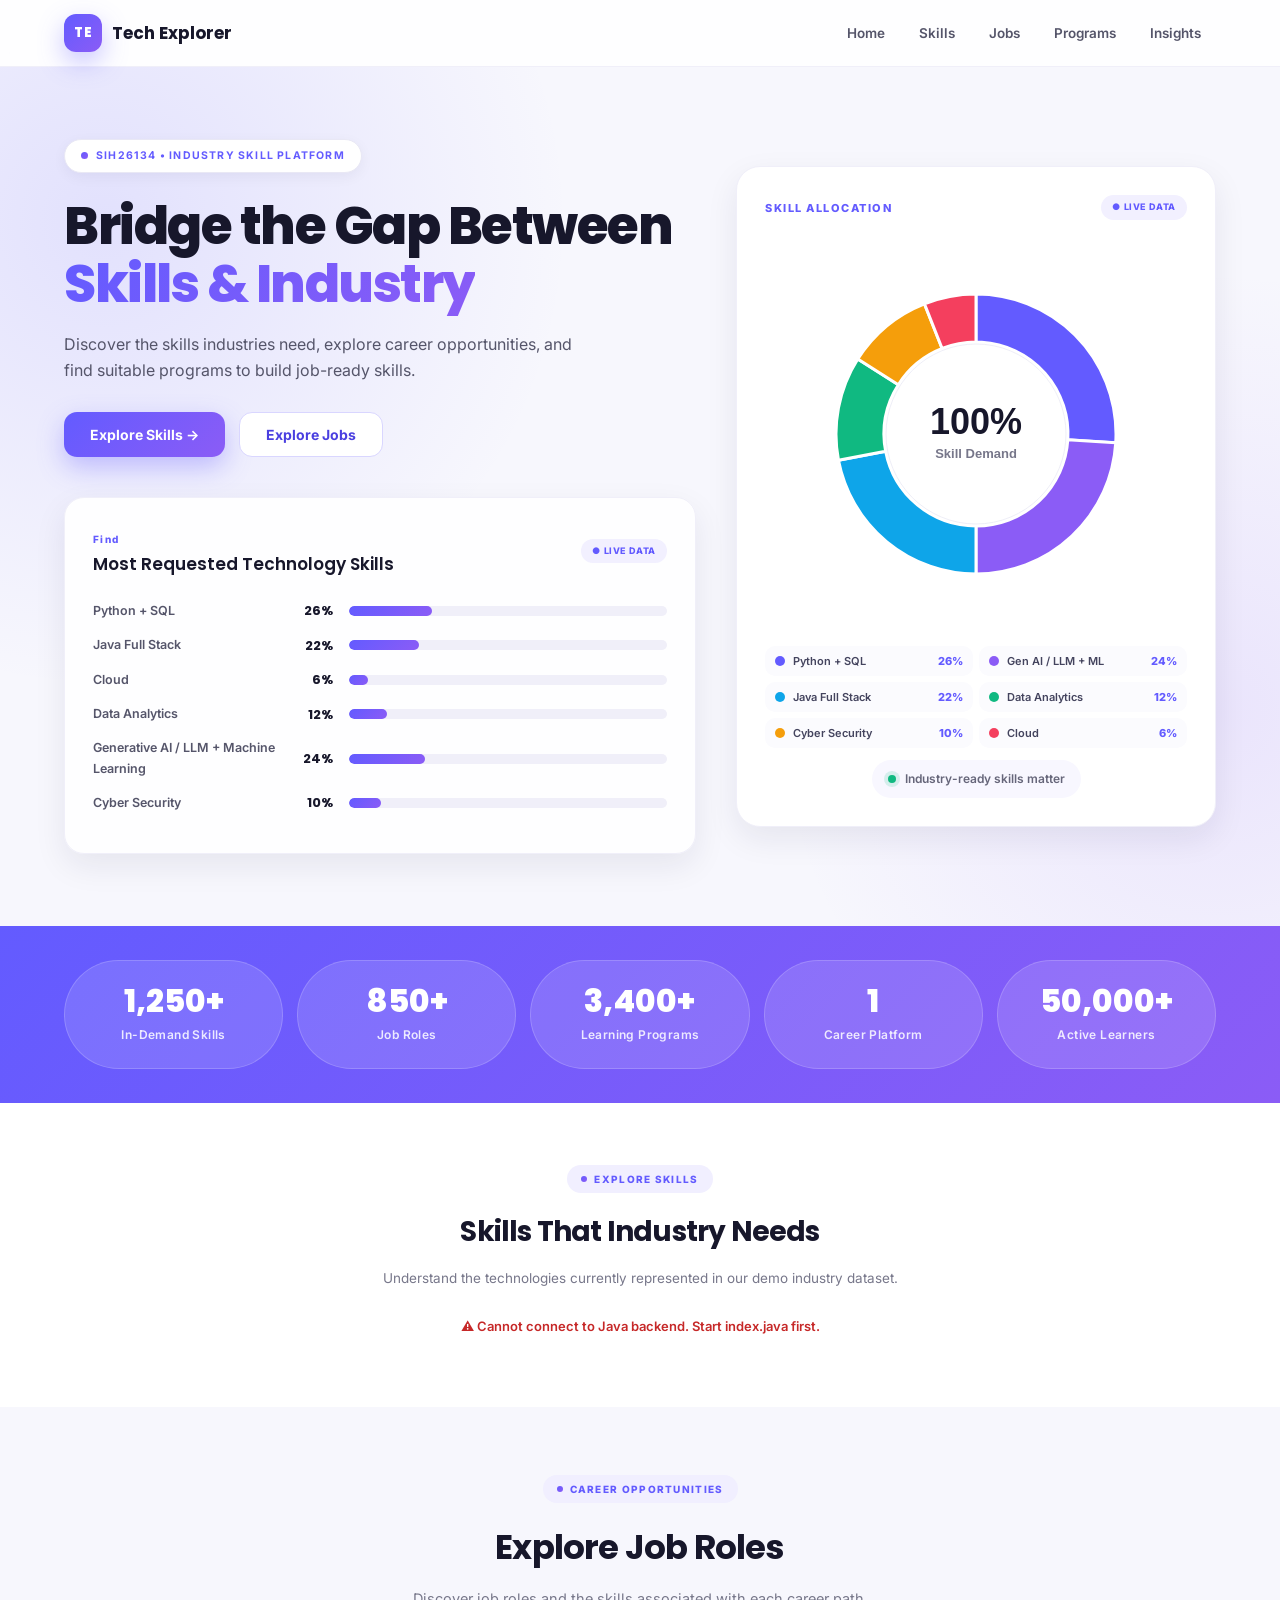
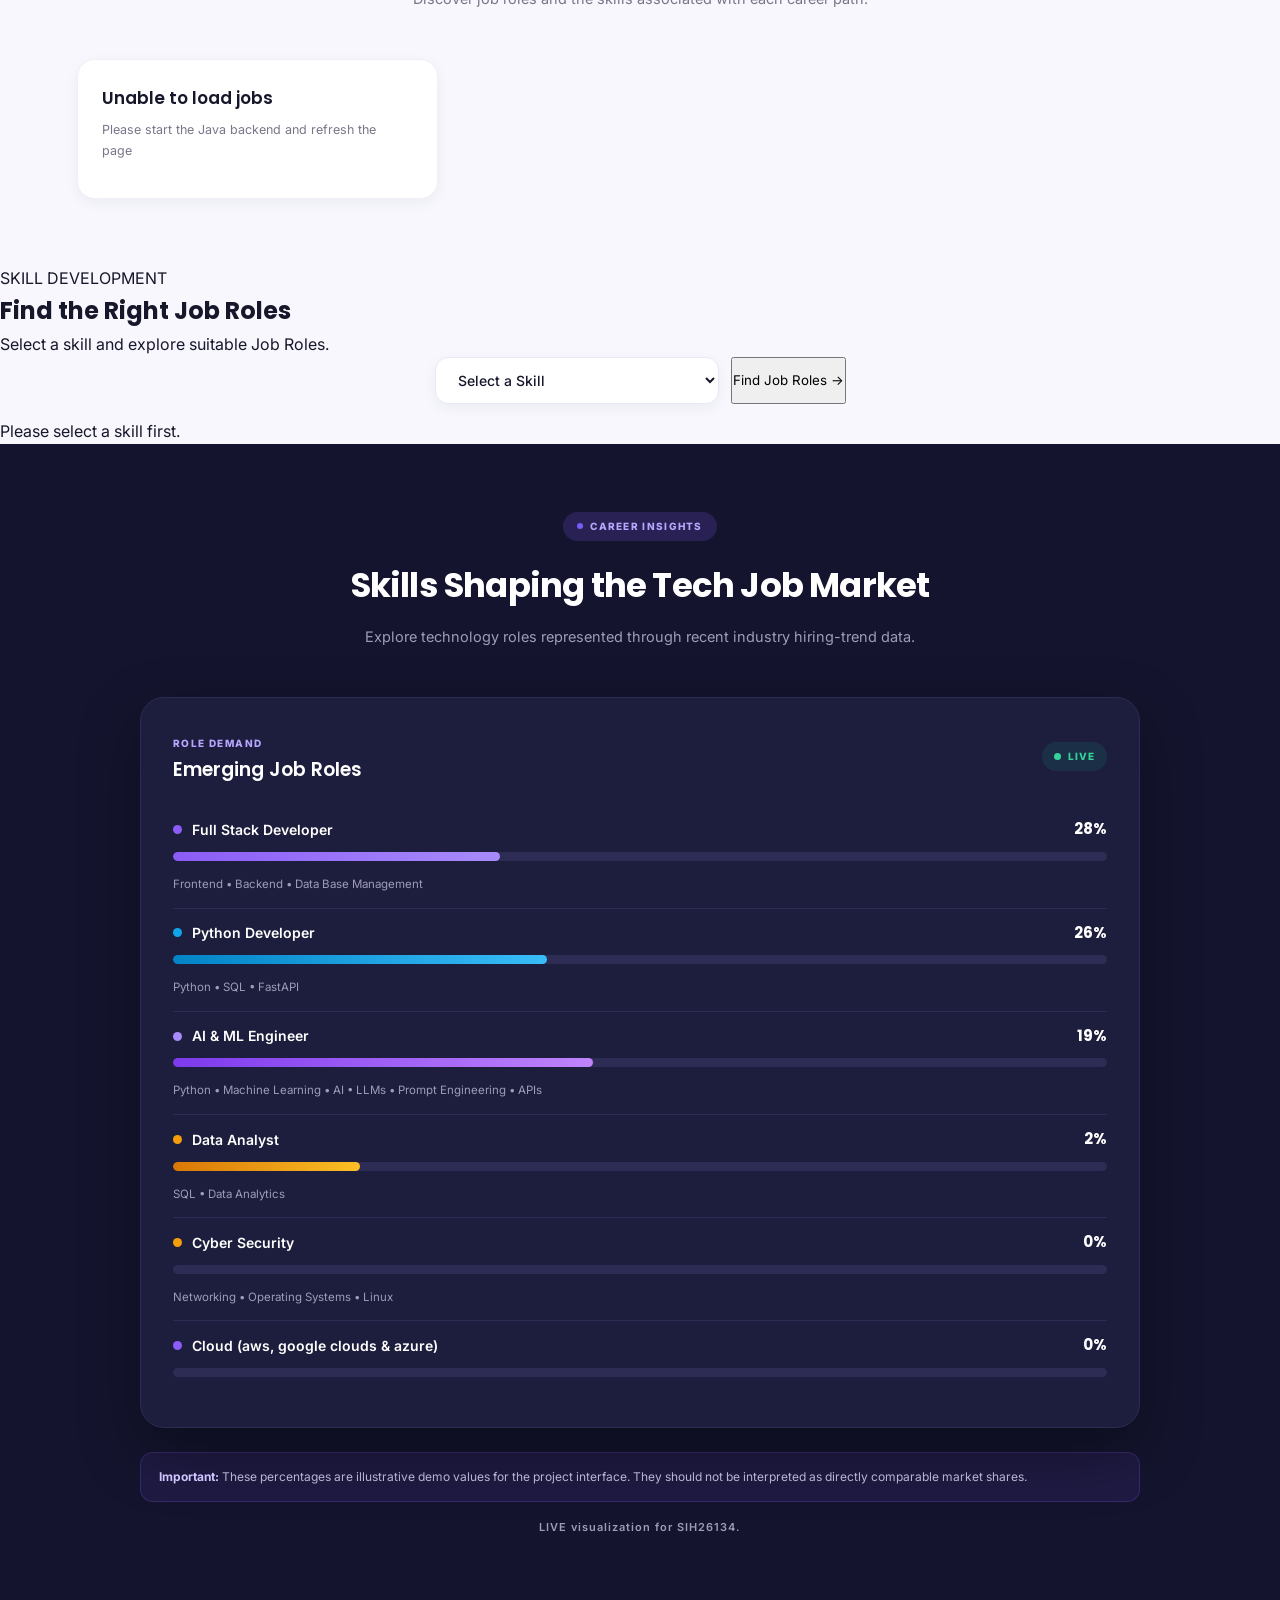
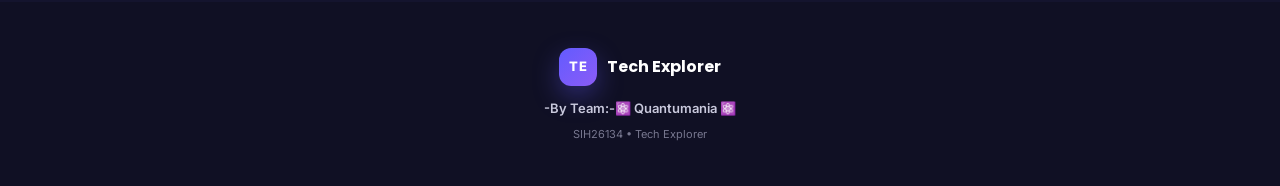
==== commit 55013061: "⚛️ Quantumania ⚛️" ====
--- a/index.html
+++ b/index.html
@@ -5,7 +5,6 @@
     <meta charset="UTF-8">
     <meta name="viewport" content="width=device-width, initial-scale=1.0">
     <title>Tech Explorer – SIH26134</title>
-    <meta name="description" content="Tech Explorer bridges the gap between education and industry — live skill demand, job roles and personalized learning roadmaps.">
     <link rel="stylesheet" href="style.css">
 </head>
 
@@ -22,10 +21,11 @@
             <a href="#home">Home</a>
             <a href="#skills">Skills</a>
             <a href="#jobs">Jobs</a>
+            <a href="#programs">Programs</a>
             <a href="#insights">Insights</a>
         </div>
-
-        <button class="menu-toggle" onclick="toggleMenu()" aria-label="Menu">☰</button>
+ 
+        <button class="menu-toggle" onclick="toggleMenu()">☰</button>
     </nav>
 
     <!-- ================= HERO ================= -->
@@ -36,8 +36,8 @@
             <h1>Bridge the Gap Between <span>Skills & Industry</span></h1>
 
             <p>
-                Discover the skills industries need, explore career opportunities,
-                and become job-ready — all in one place.
+                Discover the skills industries need, explore career
+                opportunities, and find suitable programs to build job-ready skills.
             </p>
 
             <div class="hero-buttons">
@@ -45,10 +45,11 @@
                 <button class="secondary-btn" onclick="exploreJobs()">Explore Jobs</button>
             </div>
 
+            <!-- HERO INDUSTRY DEMAND -->
             <div class="hero-chart">
                 <div class="chart-header">
                     <div>
-                        <small>INDUSTRY DEMAND</small>
+                        <small>Find</small>
                         <h3>Most Requested Technology Skills</h3>
                     </div>
                     <span class="demo-badge">● LIVE DATA</span>
@@ -66,16 +67,6 @@
 
                 <div class="chart-row">
                     <div class="chart-label">
-                        <span>Gen AI / LLM + ML</span>
-                        <strong>24%</strong>
-                    </div>
-                    <div class="chart-track">
-                        <div class="chart-bar" data-width="24%"></div>
-                    </div>
-                </div>
-
-                <div class="chart-row">
-                    <div class="chart-label">
                         <span>Java Full Stack</span>
                         <strong>22%</strong>
                     </div>
@@ -86,6 +77,16 @@
 
                 <div class="chart-row">
                     <div class="chart-label">
+                        <span>Cloud</span>
+                        <strong>6%</strong>
+                    </div>
+                    <div class="chart-track">
+                        <div class="chart-bar" data-width="6%"></div>
+                    </div>
+                </div>
+
+                <div class="chart-row">
+                    <div class="chart-label">
                         <span>Data Analytics</span>
                         <strong>12%</strong>
                     </div>
@@ -96,6 +97,16 @@
 
                 <div class="chart-row">
                     <div class="chart-label">
+                        <span>Generative AI / LLM + Machine Learning</span>
+                        <strong>24%</strong>
+                    </div>
+                    <div class="chart-track">
+                        <div class="chart-bar" data-width="24%"></div>
+                    </div>
+                </div>
+
+                <div class="chart-row">
+                    <div class="chart-label">
                         <span>Cyber Security</span>
                         <strong>10%</strong>
                     </div>
@@ -104,20 +115,14 @@
                     </div>
                 </div>
 
-                <div class="chart-row">
-                    <div class="chart-label">
-                        <span>Cloud</span>
-                        <strong>6%</strong>
-                    </div>
-                    <div class="chart-track">
-                        <div class="chart-bar" data-width="6%"></div>
-                    </div>
-                </div>
-            </div>
-        </div>
-
-        <!-- Circle chart in hero free space -->
-        <div class="skill-gauge-card">
+                 
+
+
+
+            </div>
+        </div>
+        <!-- CIRCLE CHART (moved to hero free space) -->
+        <div class="skill-gauge-card hero-gauge">
             <div class="gauge-header">
                 <span>SKILL ALLOCATION</span>
                 <span class="gauge-status">● LIVE DATA</span>
@@ -136,78 +141,110 @@
         </div>
     </section>
 
+
     <!-- ================= STATS ================= -->
     <section class="stats-section">
-        <div class="stat-box reveal">
-            <strong>1250+</strong>
+        <div class="stat-box">
+            <strong>1,250+</strong>
             <span>In-Demand Skills</span>
         </div>
-        <div class="stat-box reveal">
+        <div class="stat-box">
             <strong>850+</strong>
             <span>Job Roles</span>
         </div>
-        <div class="stat-box reveal">
-            <strong>3400+</strong>
+        <div class="stat-box">
+            <strong>3,400+</strong>
             <span>Learning Programs</span>
         </div>
-         <div class="stat-box reveal">
+        <div class="stat-box">
+            <strong>1</strong>
+            <span>Career Platform</span>
+        </div>
+        <div class="stat-box">
             <strong>50,000+</strong>
             <span>Active Learners</span>
         </div>
-        <div class="stat-box reveal">
-            <strong>1</strong>
-            <span>Career Platform</span>
-        </div>
-    </section>
+    </section>
+
+
+    <!-- ================= SKILLS ================= -->
+    <section class="section" id="skills">
+        <div class="section-heading">
+            <span class="section-tag">EXPLORE SKILLS</span>
+            <h2>Skills That Industry Needs</h2>
+            <p>Understand the technologies currently represented in our demo industry dataset.</p>
+        </div>
+
+        <p id="message" class="connection-message">Connecting to Java backend...</p>
+        <div id="skillsContainer" class="cards"></div>
+    </section>
+
 
     <!-- ================= JOBS ================= -->
-    <section class="section jobs-section reveal" id="jobs">
+    <section class="section jobs-section" id="jobs">
         <div class="section-heading">
             <span class="section-tag">CAREER OPPORTUNITIES</span>
             <h2>Explore Job Roles</h2>
-            <p>Discover job roles, the skills behind them, and the exact path to each career.</p>
-        </div>
-        <button></button>
-
-        <div class="program-search">
-            <select id="skillSelect">
-                <option value="">Select a Skill</option>
-                <option value="java">Java</option>
-                <option value="python">Python</option>
-                <option value="sql">SQL</option>
-                <option value="cloud">Cloud</option>
-                <option value="data analytics">Data Analytics</option>
-                <option value="machine learning">Machine Learning</option>
-                <option value="cyber security">Cyber Security</option>
-            </select>
-            <button class="primary-btn" onclick="findSkills()">Find Job Roles →</button>
+            <p>Discover job roles and the skills associated with each career path.</p>
         </div>
 
         <div id="jobsContainer" class="cards"></div>
     </section>
 
-    <!-- ================= SKILLS ================= -->
-    <section class="section reveal" id="skills">
-        <div class="section-heading">
-            <span class="section-tag">EXPLORE SKILLS</span>
-            <h2>Skills That Industry Needs</h2>
-            <p>The technologies employers are asking for right now, served live from our data engine.</p>
-        </div>
-
-        <p id="message" class="connection-message">Connecting to Java backend...</p>
-        <div id="skillsContainer" class="cards"></div>
-    </section>
-
-    <!-- ================= INSIGHTS ================= -->
-    <section class="insights-section reveal" id="insights">
+
+    <!-- ================= PROGRAMS ================= -->
+    <section class="learning-section">
+
+    <div class="section-label">
+        SKILL DEVELOPMENT
+    </div>
+
+    <h1>
+        Find the Right Job Roles
+    </h1>
+
+    <p class="subtitle">
+        Select a skill and explore suitable Job Roles.
+    </p>
+
+    <div class="program-search">
+
+        <select id="skillSelect">
+            <option value="">Select a Skill</option>
+            <option value="python">Python + SQL</option>
+            <option value="java">Java Full Stack</option>
+            <option value="cloud">Cloud</option>
+            <option value="data">Data Analytics</option>
+            <option value="genai">Generative AI</option>
+            <option value="ml">Machine Learning & Generative AI</option>
+        </select>
+
+        <button type="button" id="findPrograms">
+            Find Job Roles <span>→</span>
+        </button>
+
+    </div>
+
+    <p class="selection-message" id="message">
+        Please select a skill first.
+    </p>
+
+</section>
+
+
+    <!-- ================= INDUSTRY INSIGHTS ================= -->
+    <section class="insights-section" id="insights">
         <div class="insights-container">
             <div class="section-heading">
                 <span class="section-tag">CAREER INSIGHTS</span>
                 <h2>Skills Shaping the Tech Job Market</h2>
-                <p>Technology roles represented through recent industry hiring-trend data.</p>
-            </div>
-
+                <p>Explore technology roles represented through recent industry hiring-trend data.</p>
+            </div>
+
+            <!-- INSIGHT DASHBOARD -->
             <div class="insight-dashboard">
+
+                <!-- RIGHT ROLE LIST -->
                 <div class="role-demand-card">
                     <div class="role-card-header">
                         <div>
@@ -219,7 +256,8 @@
                         </div>
                     </div>
 
-                    <div class="demand-item" data-value="22">
+                    <!-- ROLE 1 -->
+                    <div class="demand-item" data-value="35">
                         <div class="demand-top">
                             <div class="role-name">
                                 <span class="role-dot purple"></span>
@@ -228,26 +266,29 @@
                             <strong><span class="counter">0</span>%</strong>
                         </div>
                         <div class="demand-track">
-                            <div class="demand-fill purple-fill" data-width="22%"></div>
-                        </div>
-                        <small>Frontend • Backend • Database Management</small>
-                    </div>
-
-                    <div class="demand-item" data-value="26">
+                            <div class="demand-fill purple-fill" data-width="35%"></div>
+                        </div>
+                        <small>Frontend • Backend • Data Base Management</small>
+                    </div>
+
+                    <!-- ROLE 2 -->
+                    <div class="demand-item" data-value="40">
                         <div class="demand-top">
                             <div class="role-name">
                                 <span class="role-dot blue"></span>
                                 <span>Python Developer</span>
-                            </div>
-                            <strong><span class="counter">0</span>%</strong>
-                        </div>
-                        <div class="demand-track">
-                            <div class="demand-fill blue-fill" data-width="26%"></div>
+                                
+                            </div>
+                            <strong><span class="counter">0</span>%</strong>
+                        </div>
+                        <div class="demand-track">
+                            <div class="demand-fill blue-fill" data-width="40%"></div>
                         </div>
                         <small>Python • SQL • FastAPI</small>
                     </div>
 
-                    <div class="demand-item" data-value="24">
+                    <!-- ROLE 3 -->
+                    <div class="demand-item" data-value="45">
                         <div class="demand-top">
                             <div class="role-name">
                                 <span class="role-dot violet"></span>
@@ -256,12 +297,13 @@
                             <strong><span class="counter">0</span>%</strong>
                         </div>
                         <div class="demand-track">
-                            <div class="demand-fill violet-fill" data-width="24%"></div>
-                        </div>
-                        <small>Python • Machine Learning • LLMs • Prompt Engineering • APIs</small>
-                    </div>
-
-                    <div class="demand-item" data-value="12">
+                            <div class="demand-fill violet-fill" data-width="45%"></div>
+                        </div>
+                        <small>Python • Machine Learning • AI • LLMs • Prompt Engineering • APIs</small>
+                    </div>
+
+                    <!-- ROLE 4 -->
+                    <div class="demand-item" data-value="20">
                         <div class="demand-top">
                             <div class="role-name">
                                 <span class="role-dot orange"></span>
@@ -270,12 +312,14 @@
                             <strong><span class="counter">0</span>%</strong>
                         </div>
                         <div class="demand-track">
-                            <div class="demand-fill orange-fill" data-width="12%"></div>
+                            <div class="demand-fill orange-fill" data-width="20%"></div>
                         </div>
                         <small>SQL • Data Analytics</small>
                     </div>
 
-                    <div class="demand-item" data-value="10">
+
+                    <!-- ROLE 5 -->
+                    <div class="demand-item" data-value="20">
                         <div class="demand-top">
                             <div class="role-name">
                                 <span class="role-dot orange"></span>
@@ -284,34 +328,40 @@
                             <strong><span class="counter">0</span>%</strong>
                         </div>
                         <div class="demand-track">
-                            <div class="demand-fill orange-fill" data-width="10%"></div>
+                            <div class="demand-fill orange-fill" data-width="20%"></div>
                         </div>
                         <small>Networking • Operating Systems • Linux</small>
                     </div>
 
-                    <div class="demand-item" data-value="6">
-                        <div class="demand-top">
-                            <div class="role-name">
-                                <span class="role-dot sky"></span>
-                                <span>Cloud Engineer</span>
-                            </div>
-                            <strong><span class="counter">0</span>%</strong>
-                        </div>
-                        <div class="demand-track">
-                            <div class="demand-fill sky-fill" data-width="6%"></div>
-                        </div>
-                        <small>Cloud • Linux • AWS • Networking</small>
-                    </div>
-                </div>
-            </div>
-
+
+                    <!-- ROLE 6 -->
+                    <div class="demand-item" data-value="35">
+                        <div class="demand-top">
+                            <div class="role-name">
+                                <span class="role-dot purple"></span>
+                                <span>Cloud (aws, google clouds & azure)</span>
+                            </div>
+                            <strong><span class="counter">0</span>%</strong>
+                        </div>
+                        <div class="demand-track">
+                            <div class="demand-fill purple-fill" data-width="35%"></div>
+                        </div>
+                        <small></small>
+                    </div>
+
+                </div>
+
+            </div>
+
+            <!-- NOTE -->
             <div class="data-note">
-                <strong>Note:</strong> These percentages are indicative values from our industry dataset and should not be read as exact market shares.
-            </div>
-
-            <p class="source-text">LIVE VISUALIZATION • SIH26134</p>
-        </div>
-    </section>
+                <strong>Important:</strong> These percentages are illustrative demo values for the project interface. They should not be interpreted as directly comparable market shares.
+            </div>
+
+            <p class="source-text">LIVE visualization for SIH26134.</p>
+        </div>
+    </section>
+
 
     <!-- ================= FOOTER ================= -->
     <footer>
@@ -320,8 +370,8 @@
                 <div class="logo-icon">TE</div>
                 <strong>Tech Explorer</strong>
             </div>
-            <p>⚛️ Quantumania ⚛️</p>
-            <span>SIH26134 • Bridging Education & Industry</span>
+            <p>-By Team:-⚛️ Quantumania ⚛️ </p>
+            <span>SIH26134 • Tech Explorer</span>
         </div>
     </footer>
 
